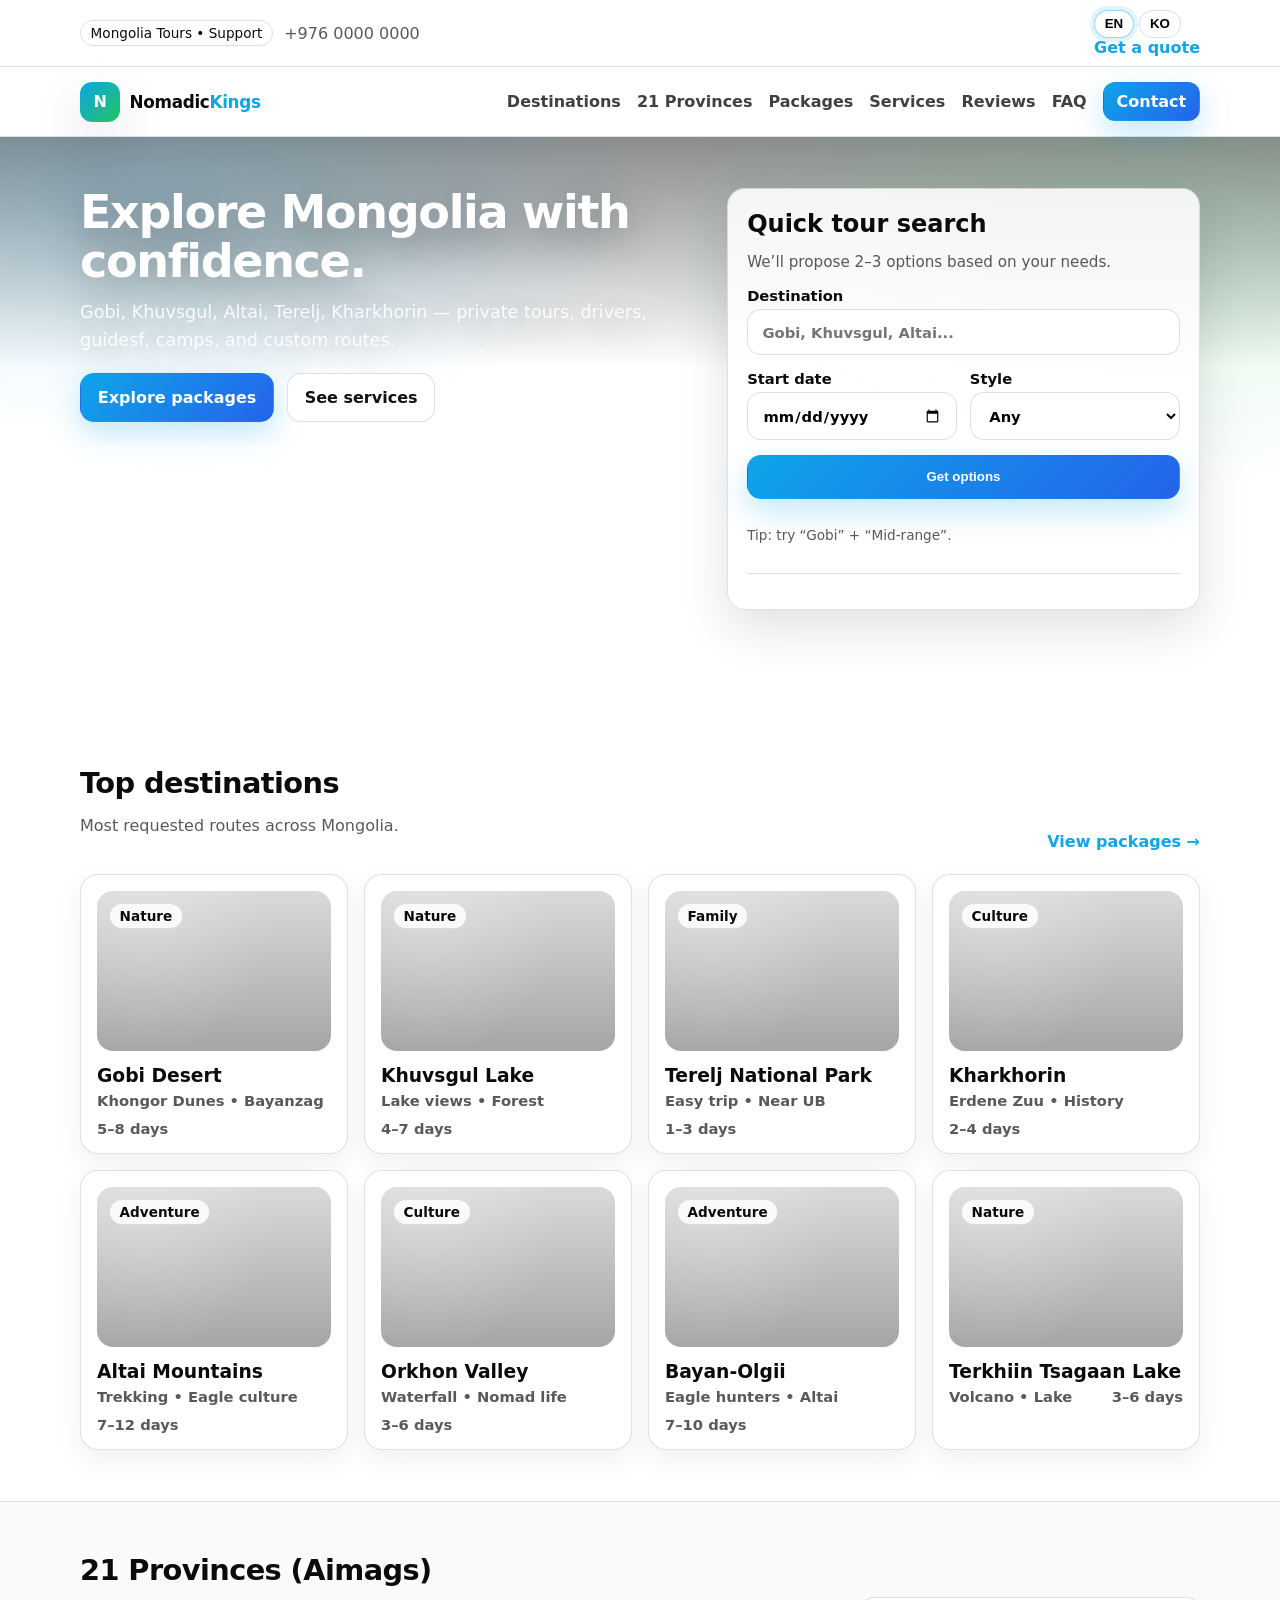
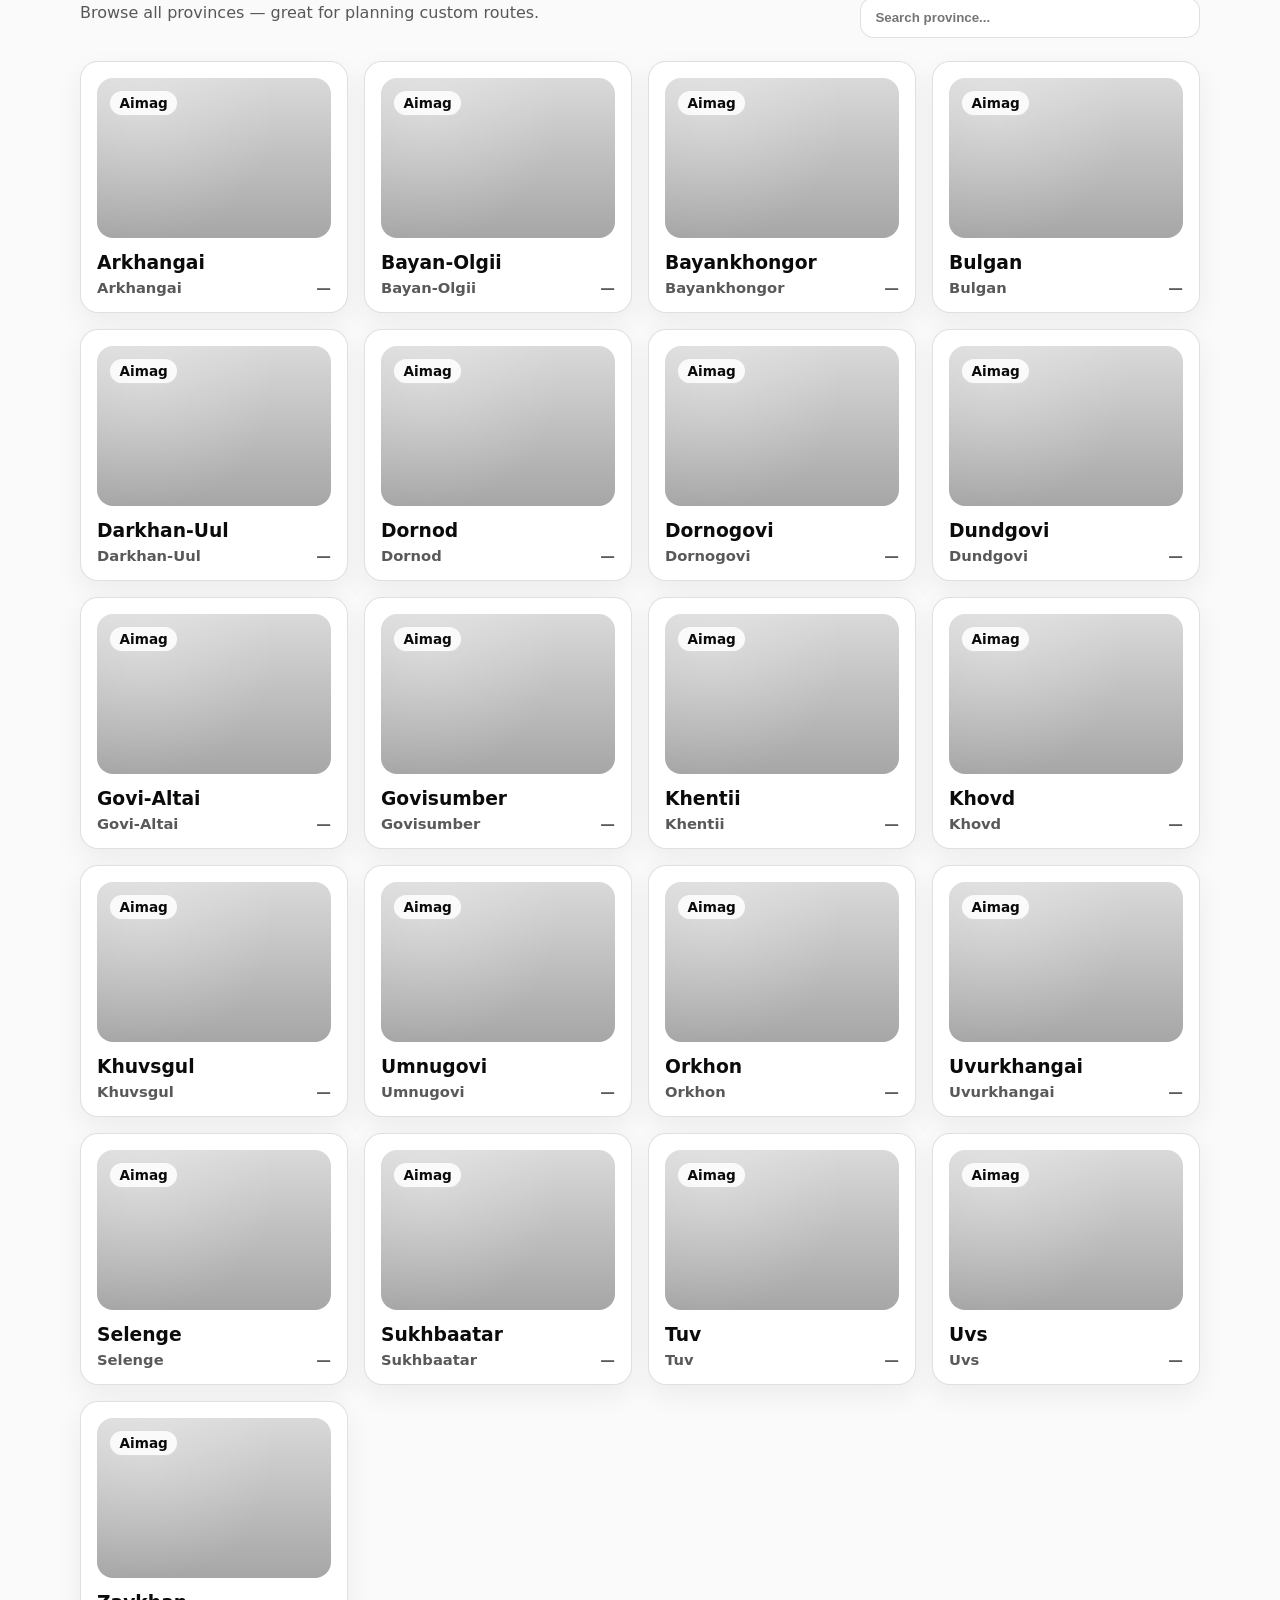
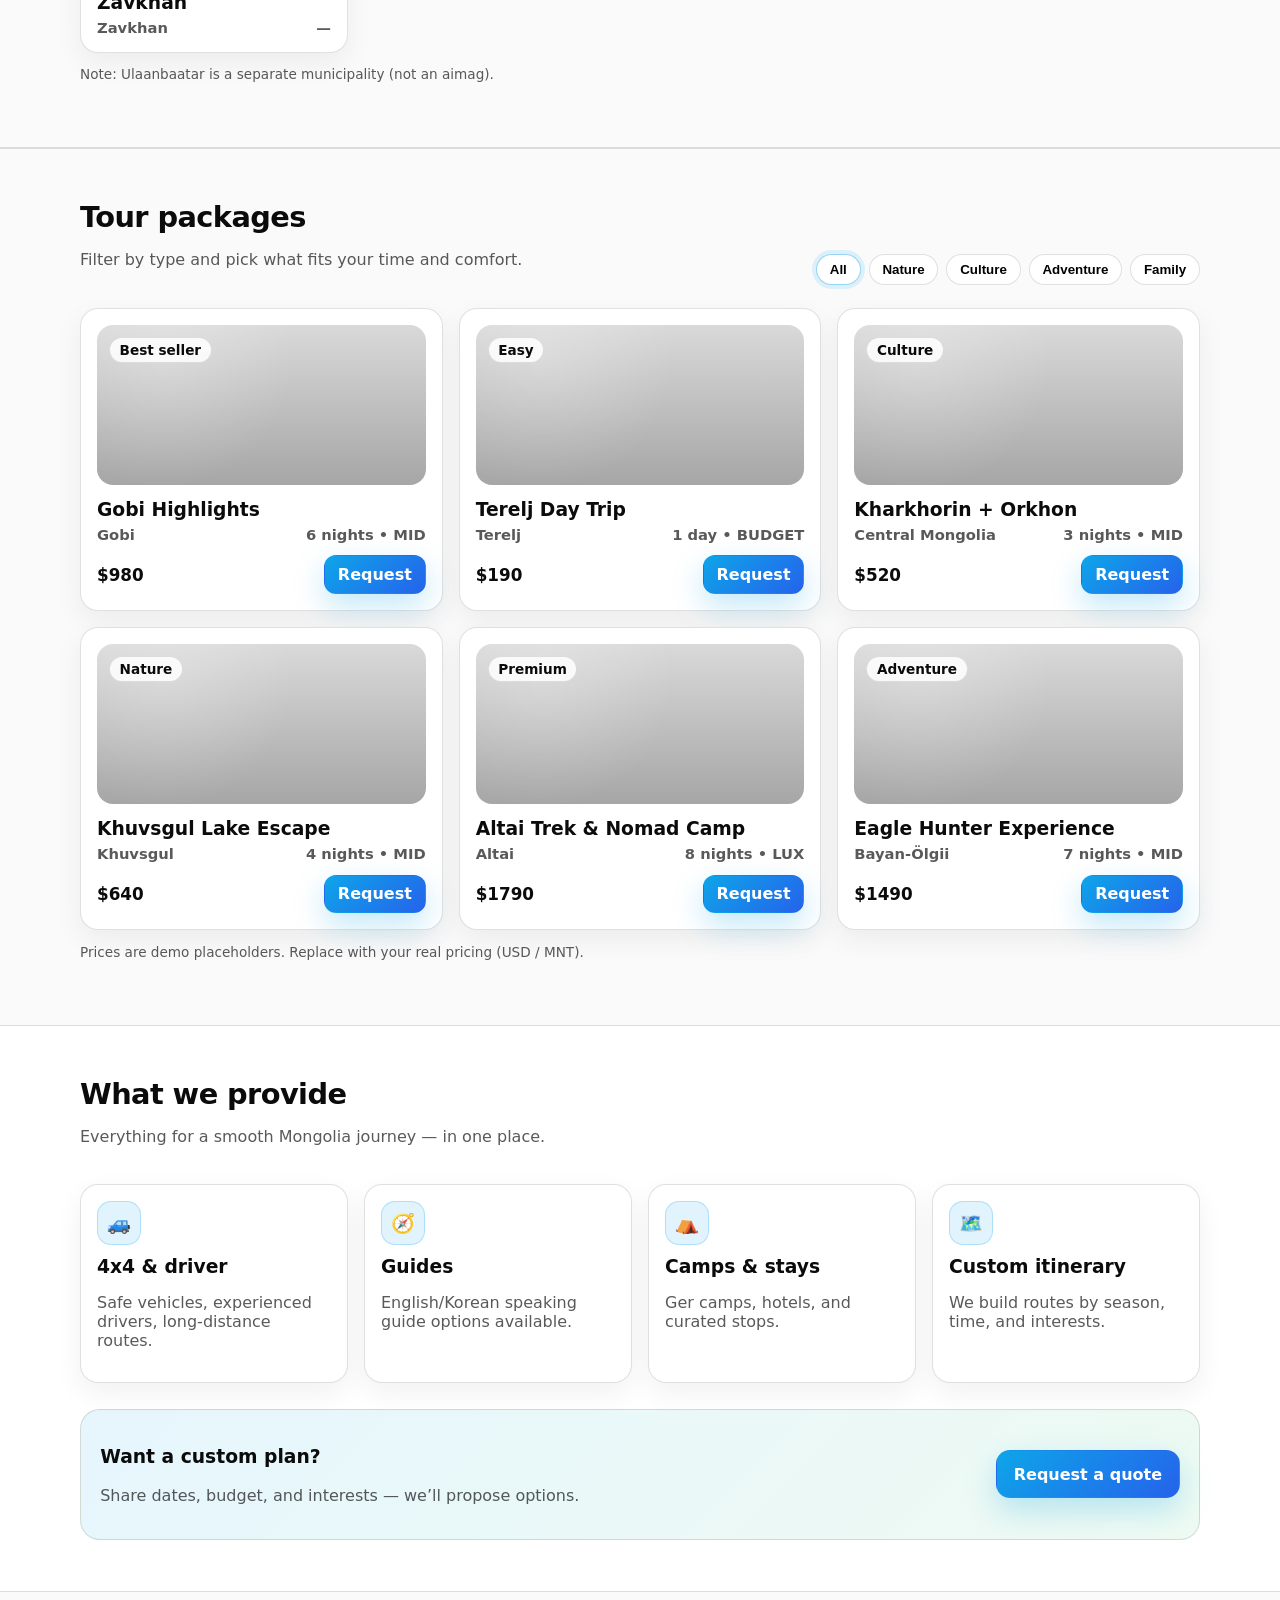
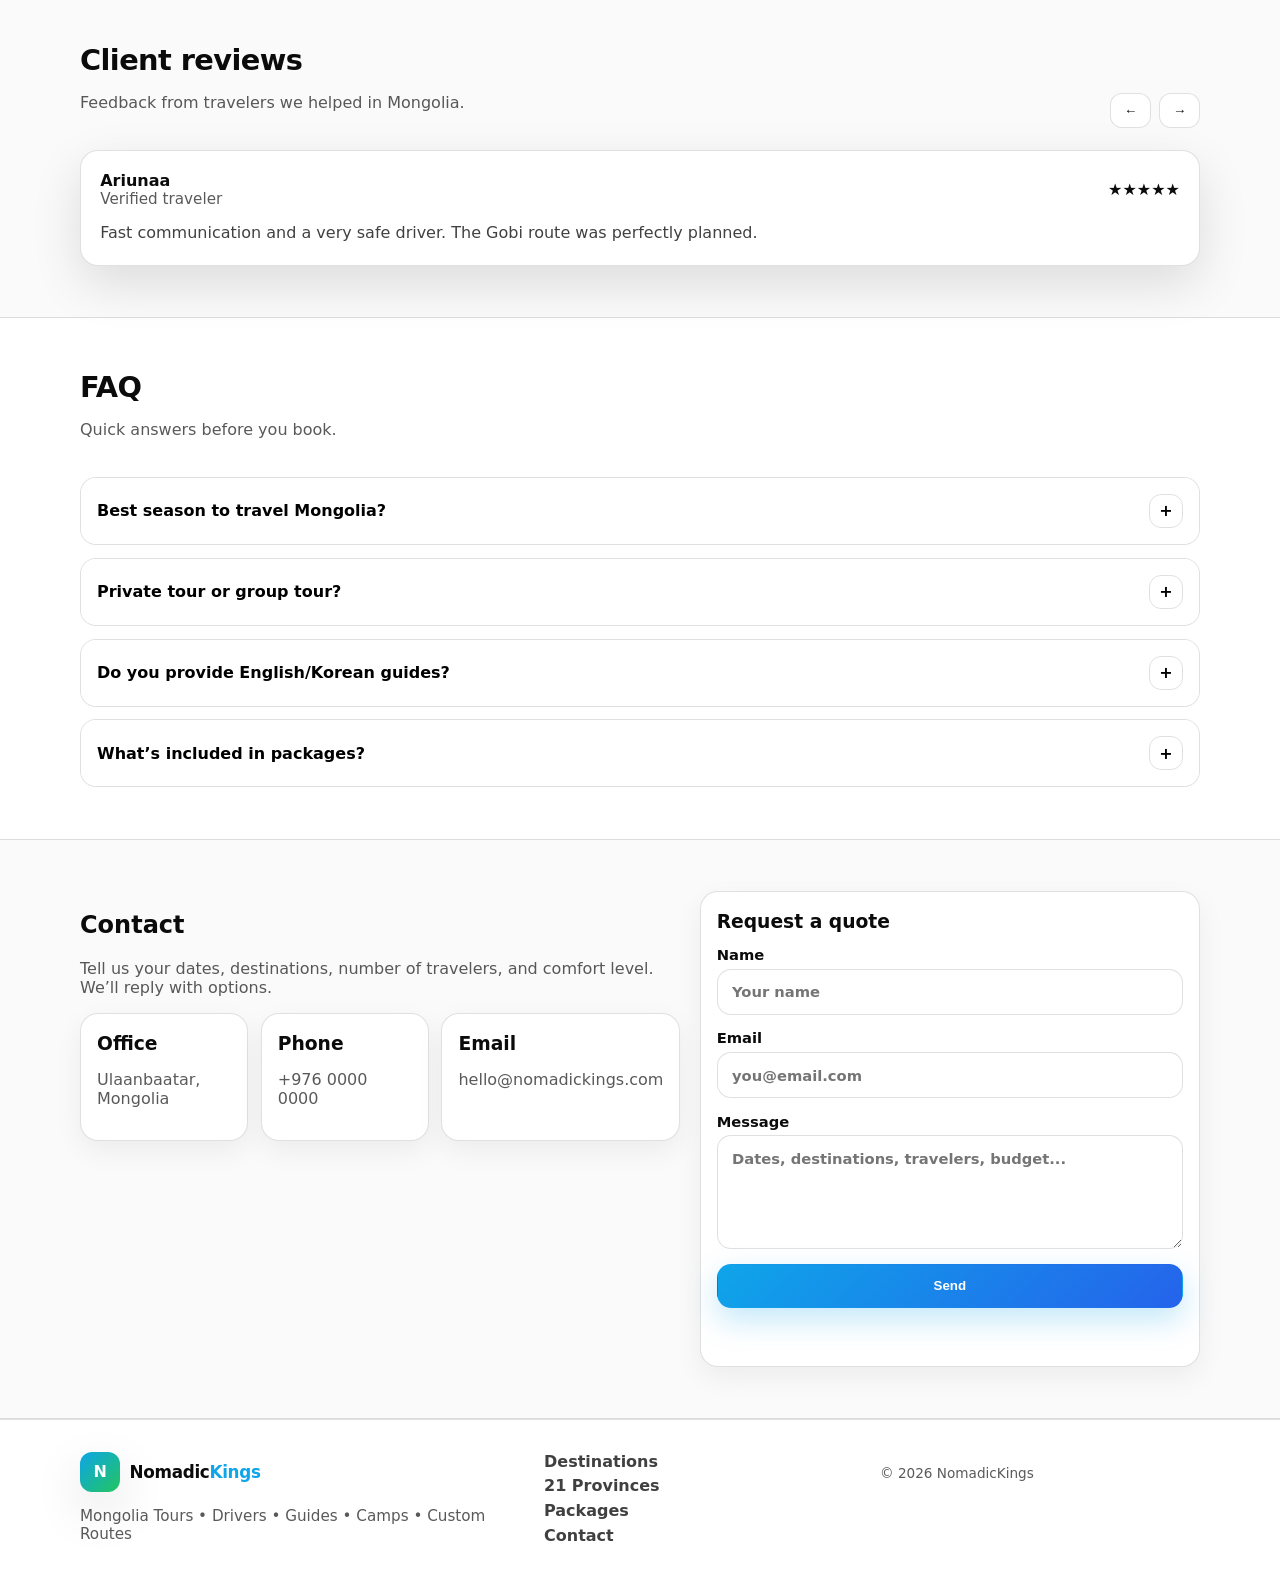
==== index.html @ ad684a48 "update files" ====
<!doctype html>
<html lang="en">
<head>
  <meta charset="UTF-8" />
  <meta name="viewport" content="width=device-width, initial-scale=1.0" />
  <title>NomadicKings — Travel Mongolia</title>
  <meta name="description" content="NomadicKings: Mongolia domestic tours, drivers, guides, camps, custom itineraries." />
  <link rel="stylesheet" href="index.css" />
</head>
<body>
  <!-- Topbar -->
  <div class="topbar">
    <div class="container topbar-inner">
      <div class="topbar-left">
        <span class="pill" data-i18n="top.pill">Mongolia Tours • Support</span>
        <span class="muted">+976 0000 0000</span>
      </div>

      <div class="topbar-right">
        <div class="lang">
          <button class="lang-btn is-active" data-lang="en" aria-label="English">EN</button>
          <button class="lang-btn" data-lang="ko" aria-label="Korean">KO</button>
        </div>
        <a class="topbar-link" href="#contact" data-i18n="top.quote">Get a quote</a>
      </div>
    </div>
  </div>

  <!-- Header -->
  <header class="header" id="home">
    <div class="container header-inner">
      <a class="logo" href="#home" aria-label="NomadicKings Home">
        <span class="logo-mark">N</span>
        <span class="logo-text">Nomadic<span class="logo-accent">Kings</span></span>
      </a>

      <nav class="nav" aria-label="Primary">
        <button class="nav-toggle" id="navToggle" aria-label="Open menu" aria-expanded="false">
          <span></span><span></span><span></span>
        </button>

        <ul class="nav-list" id="navList">
          <li><a class="nav-link" href="#destinations" data-i18n="nav.dest">Destinations</a></li>
          <li><a class="nav-link" href="#provinces" data-i18n="nav.prov">21 Provinces</a></li>
          <li><a class="nav-link" href="#packages" data-i18n="nav.pack">Packages</a></li>
          <li><a class="nav-link" href="#services" data-i18n="nav.serv">Services</a></li>
          <li><a class="nav-link" href="#reviews" data-i18n="nav.rev">Reviews</a></li>
          <li><a class="nav-link" href="#faq" data-i18n="nav.faq">FAQ</a></li>
          <li><a class="btn btn-small" href="#contact" data-i18n="nav.contact">Contact</a></li>
        </ul>
      </nav>
    </div>
  </header>

  <!-- Hero (photo background via CSS var) -->
  <section class="hero hero-photo" id="hero">
    <div class="container hero-grid">
      <div class="hero-copy">
        <h1 data-i18n="hero.h1">Explore Mongolia with confidence.</h1>
        <p class="lead" data-i18n="hero.lead">
          Gobi, Khuvsgul, Altai, Terelj, Kharkhorin — private tours, drivers, guides, camps, and custom routes.
        </p>

        <div class="hero-actions">
          <a class="btn" href="#packages" data-i18n="hero.cta1">Explore packages</a>
          <a class="btn btn-ghost" href="#services" data-i18n="hero.cta2">See services</a>
        </div>

        <div class="hero-stats">
          <div class="stat">
            <div class="stat-num">100+</div>
            <div class="stat-label" data-i18n="hero.stat1">Routes</div>
          </div>
          <!-- <div class="stat">
            <div class="stat-num">4.9/5</div>
            <div class="stat-label" data-i18n="hero.stat2">Client rating</div>
          </div> -->
          <div class="stat">
            <div class="stat-num">24–48h</div>
            <div class="stat-label" data-i18n="hero.stat3">Reply time</div>
          </div>
        </div>
      </div>

      <div class="hero-card" aria-label="Trip search">
        <h2 class="card-title" data-i18n="search.title">Quick tour search</h2>
        <p class="muted small" data-i18n="search.sub">We’ll propose 2–3 options based on your needs.</p>

        <form id="searchForm" class="form">
          <label class="field">
            <span data-i18n="search.destLabel">Destination</span>
            <input id="qDestination" type="text" placeholder="Gobi, Khuvsgul, Altai..." autocomplete="off" />
          </label>

          <div class="form-row">
            <label class="field">
              <span data-i18n="search.dateLabel">Start date</span>
              <input id="qDate" type="date" />
            </label>

            <label class="field">
              <span data-i18n="search.styleLabel">Style</span>
              <select id="qStyle">
                <option value="any" data-i18n="search.styleAny">Any</option>
                <option value="budget" data-i18n="search.styleBudget">Budget</option>
                <option value="mid" data-i18n="search.styleMid">Mid-range</option>
                <option value="lux" data-i18n="search.styleLux">Premium</option>
              </select>
            </label>
          </div>

          <button class="btn btn-full" type="submit" data-i18n="search.btn">Get options</button>
          <p class="muted tiny" data-i18n="search.tip">Tip: try “Gobi” + “Mid-range”.</p>
        </form>

        <div id="searchResult" class="search-result" aria-live="polite"></div>
      </div>
    </div>

    <div class="hero-wave" aria-hidden="true"></div>
  </section>

  <!-- Destinations (photo background via CSS var) -->
  <section class="section section-photo" id="destinations">
    <div class="container">
      <div class="section-head">
        <div>
          <h2 data-i18n="dest.h2">Top destinations</h2>
          <p class="muted" data-i18n="dest.p">Most requested routes across Mongolia.</p>
        </div>
        <a class="link" href="#packages" data-i18n="dest.link">View packages →</a>
      </div>

      <div class="grid cards-4" id="destGrid"></div>
    </div>
  </section>

  <!-- 21 Provinces (Aimags) -->
  <section class="section section-alt section-photo" id="provinces">
    <div class="container">
      <div class="section-head">
        <div>
          <h2 data-i18n="prov.h2">21 Provinces (Aimags)</h2>
          <p class="muted" data-i18n="prov.p">Browse all provinces — great for planning custom routes.</p>
        </div>

        <div class="prov-tools">
          <input id="provSearch" class="prov-search" type="search" placeholder="Search province..." />
        </div>
      </div>

      <div class="grid cards-4" id="provGrid"></div>

      <p class="muted tiny" data-i18n="prov.note">
        Note: Ulaanbaatar is a separate municipality (not an aimag).
      </p>
    </div>
  </section>

  <!-- Packages -->
  <section class="section section-alt" id="packages">
    <div class="container">
      <div class="section-head">
        <div>
          <h2 data-i18n="pkg.h2">Tour packages</h2>
          <p class="muted" data-i18n="pkg.p">Filter by type and pick what fits your time and comfort.</p>
        </div>

        <div class="filters">
          <button class="chip is-active" data-filter="all" data-i18n="filter.all">All</button>
          <button class="chip" data-filter="nature" data-i18n="filter.nature">Nature</button>
          <button class="chip" data-filter="culture" data-i18n="filter.culture">Culture</button>
          <button class="chip" data-filter="adventure" data-i18n="filter.adventure">Adventure</button>
          <button class="chip" data-filter="family" data-i18n="filter.family">Family</button>
        </div>
      </div>

      <div class="grid cards-3" id="pkgGrid"></div>
      <p class="muted tiny" data-i18n="pkg.note">Prices are demo placeholders. Replace with your real pricing (USD / MNT).</p>
    </div>
  </section>

  <!-- Services -->
  <section class="section" id="services">
    <div class="container">
      <div class="section-head">
        <div>
          <h2 data-i18n="serv.h2">What we provide</h2>
          <p class="muted" data-i18n="serv.p">Everything for a smooth Mongolia journey — in one place.</p>
        </div>
      </div>

      <div class="grid cards-4">
        <div class="card icon-card">
          <div class="icon">🚙</div>
          <h3 data-i18n="serv.s1t">4x4 & driver</h3>
          <p class="muted" data-i18n="serv.s1p">Safe vehicles, experienced drivers, long-distance routes.</p>
        </div>
        <div class="card icon-card">
          <div class="icon">🧭</div>
          <h3 data-i18n="serv.s2t">Guides</h3>
          <p class="muted" data-i18n="serv.s2p">English/Korean speaking guide options available.</p>
        </div>
        <div class="card icon-card">
          <div class="icon">⛺</div>
          <h3 data-i18n="serv.s3t">Camps & stays</h3>
          <p class="muted" data-i18n="serv.s3p">Ger camps, hotels, and curated stops.</p>
        </div>
        <div class="card icon-card">
          <div class="icon">🗺️</div>
          <h3 data-i18n="serv.s4t">Custom itinerary</h3>
          <p class="muted" data-i18n="serv.s4p">We build routes by season, time, and interests.</p>
        </div>
      </div>

      <div class="cta">
        <div>
          <h3 data-i18n="cta.h3">Want a custom plan?</h3>
          <p class="muted" data-i18n="cta.p">Share dates, budget, and interests — we’ll propose options.</p>
        </div>
        <a class="btn" href="#contact" data-i18n="cta.btn">Request a quote</a>
      </div>
    </div>
  </section>

  <!-- Reviews -->
  <section class="section section-alt" id="reviews">
    <div class="container">
      <div class="section-head">
        <div>
          <h2 data-i18n="rev.h2">Client reviews</h2>
          <p class="muted" data-i18n="rev.p">Feedback from travelers we helped in Mongolia.</p>
        </div>
        <div class="slider-actions">
          <button class="btn btn-ghost btn-small" id="prevReview" aria-label="Previous">←</button>
          <button class="btn btn-ghost btn-small" id="nextReview" aria-label="Next">→</button>
        </div>
      </div>

      <div class="review" id="reviewBox" aria-live="polite"></div>
    </div>
  </section>

  <!-- FAQ -->
  <section class="section" id="faq">
    <div class="container">
      <div class="section-head">
        <div>
          <h2 data-i18n="faq.h2">FAQ</h2>
          <p class="muted" data-i18n="faq.p">Quick answers before you book.</p>
        </div>
      </div>

      <div class="accordion" id="faqAcc">
        <div class="acc-item">
          <button class="acc-q" aria-expanded="false">
            <span data-i18n="faq.q1">Best season to travel Mongolia?</span>
            <span class="acc-icon">+</span>
          </button>
          <div class="acc-a"><p data-i18n="faq.a1">June–September is most popular. Shoulder seasons can be great depending on route and weather.</p></div>
        </div>

        <div class="acc-item">
          <button class="acc-q" aria-expanded="false">
            <span data-i18n="faq.q2">Private tour or group tour?</span>
            <span class="acc-icon">+</span>
          </button>
          <div class="acc-a"><p data-i18n="faq.a2">Private tours give you flexibility. Group tours are more budget-friendly. We can offer both.</p></div>
        </div>

        <div class="acc-item">
          <button class="acc-q" aria-expanded="false">
            <span data-i18n="faq.q3">Do you provide English/Korean guides?</span>
            <span class="acc-icon">+</span>
          </button>
          <div class="acc-a"><p data-i18n="faq.a3">Yes. Availability depends on dates — book early for peak season.</p></div>
        </div>

        <div class="acc-item">
          <button class="acc-q" aria-expanded="false">
            <span data-i18n="faq.q4">What’s included in packages?</span>
            <span class="acc-icon">+</span>
          </button>
          <div class="acc-a"><p data-i18n="faq.a4">Typically: vehicle + driver, fuel, accommodation, and itinerary support. Meals and guide may vary by package.</p></div>
        </div>
      </div>
    </div>
  </section>

  <!-- Contact -->
  <section class="section section-alt" id="contact">
    <div class="container contact-grid">
      <div>
        <h2 data-i18n="contact.h2">Contact</h2>
        <p class="muted" data-i18n="contact.p">Tell us your dates, destinations, number of travelers, and comfort level. We’ll reply with options.</p>

        <div class="contact-cards">
          <div class="card">
            <h3 data-i18n="contact.officeT">Office</h3>
            <p class="muted" data-i18n="contact.officeP">Ulaanbaatar, Mongolia</p>
          </div>
          <div class="card">
            <h3 data-i18n="contact.phoneT">Phone</h3>
            <p class="muted">+976 0000 0000</p>
          </div>
          <div class="card">
            <h3 data-i18n="contact.emailT">Email</h3>
            <p class="muted">hello@nomadickings.com</p>
          </div>
        </div>
      </div>

      <div class="card contact-form">
        <h3 data-i18n="contact.formT">Request a quote</h3>
        <form id="contactForm" class="form">
          <label class="field">
            <span data-i18n="contact.name">Name</span>
            <input id="cName" type="text" placeholder="Your name" required />
          </label>
          <label class="field">
            <span data-i18n="contact.email">Email</span>
            <input id="cEmail" type="email" placeholder="you@email.com" required />
          </label>
          <label class="field">
            <span data-i18n="contact.msg">Message</span>
            <textarea id="cMsg" rows="5" placeholder="Dates, destinations, travelers, budget..." required></textarea>
          </label>

          <button class="btn btn-full" type="submit" data-i18n="contact.send">Send</button>
          <p class="muted tiny" id="contactHint"></p>
        </form>
      </div>
    </div>
  </section>

  <!-- Footer -->
  <footer class="footer">
    <div class="container footer-inner">
      <div>
        <div class="logo footer-logo">
          <span class="logo-mark">N</span>
          <span class="logo-text">Nomadic<span class="logo-accent">Kings</span></span>
        </div>
        <p class="muted small" data-i18n="footer.tagline">Mongolia Tours • Drivers • Guides • Camps • Custom Routes</p>
      </div>

      <div class="footer-links">
        <a href="#destinations" data-i18n="nav.dest">Destinations</a>
        <a href="#provinces" data-i18n="nav.prov">21 Provinces</a>
        <a href="#packages" data-i18n="nav.pack">Packages</a>
        <a href="#contact" data-i18n="nav.contact">Contact</a>
      </div>

      <p class="muted tiny">© <span id="year"></span> NomadicKings</p>
    </div>
  </footer>

  <button class="to-top" id="toTop" aria-label="Back to top">↑</button>
  <script src="index.js"></script>
</body>
</html>
---- index.css ----
:root{
  --bg:#ffffff;
  --panel:#ffffff;
  --text:#0b0b0b;
  --muted:rgba(0,0,0,.65);
  --line:rgba(0,0,0,.12);
  --shadow:0 18px 50px rgba(0,0,0,.12);
  --radius:18px;
  --max:1120px;

  --brand:#0ea5e9;
  --brand2:#22c55e;

  /* photo backgrounds (JS can overwrite these by setting style="--hero-img: url(...)" etc.) */
  --hero-img: url("https://www.toursmongolia.com/uploads/Amazing_landscape_Tuul_river_bayar.jpg");
  --dest-img: url("https://www.toursmongolia.com/uploads/Amazing_landscape_khovsgol_lake_bayar.jpg");
  --prov-img: url("https://www.toursmongolia.com/uploads/Amazing_landscape_Gobi_desert_bayar.jpg");
}

*{ box-sizing:border-box; }
html{ scroll-behavior:smooth; }
body{
  margin:0;
  font-family: ui-sans-serif, system-ui, -apple-system, Segoe UI, Roboto, Helvetica, Arial;
  color:var(--text);
  background:var(--bg);
  -webkit-font-smoothing: antialiased;
  -moz-osx-font-smoothing: grayscale;
}
a{ color:inherit; text-decoration:none; }
.container{ width:min(var(--max), 92vw); margin:0 auto; }
.muted{ color:var(--muted); }
.small{ font-size:.95rem; }
.tiny{ font-size:.85rem; }

/* Topbar */
.topbar{ border-bottom:1px solid var(--line); background:#fff; }
.topbar-inner{ display:flex; align-items:center; justify-content:space-between; padding:.6rem 0; gap:1rem; }
.pill{ display:inline-flex; padding:.25rem .6rem; border:1px solid var(--line); border-radius:999px; font-size:.85rem; }
.topbar-left{ display:flex; align-items:center; gap:.7rem; }
.topbar-link{ font-weight:700; color:var(--brand); }

.lang{ display:flex; gap:.35rem; align-items:center; margin-right:.7rem; }
.lang-btn{
  border:1px solid var(--line);
  background:#fff;
  border-radius:999px;
  padding:.35rem .6rem;
  font-weight:900;
  cursor:pointer;
}
.lang-btn.is-active{
  border-color: rgba(14,165,233,.45);
  box-shadow: 0 0 0 4px rgba(14,165,233,.12);
}

/* Header */
.header{
  position:sticky;
  top:0;
  z-index:50;
  background:rgba(255,255,255,.86);
  backdrop-filter: blur(10px);
  border-bottom:1px solid var(--line);
}
.header-inner{ display:flex; align-items:center; justify-content:space-between; padding:.9rem 0; gap:1rem; }

.logo{ display:flex; align-items:center; gap:.6rem; font-weight:900; letter-spacing:-.02em; }
.logo-mark{
  width:40px; height:40px;
  border-radius:12px;
  display:grid;
  place-items:center;
  background:linear-gradient(135deg, var(--brand), var(--brand2));
  color:#fff;
  box-shadow: var(--shadow);
}
.logo-text{ font-size:1.05rem; }
.logo-accent{ color:var(--brand); }

.nav{ position:relative; }
.nav-toggle{
  display:none;
  width:44px; height:40px;
  border:1px solid var(--line);
  background:#fff;
  border-radius:12px;
  cursor:pointer;
}
.nav-toggle span{ display:block; height:2px; background:#111; margin:6px 10px; border-radius:2px; }

.nav-list{
  display:flex; align-items:center; gap:1rem;
  list-style:none; margin:0; padding:0;
}
.nav-link{ font-weight:700; color:rgba(0,0,0,.75); }
.nav-link:hover{ color:#000; }

/* Buttons */
.btn{
  display:inline-flex; align-items:center; justify-content:center;
  padding:.85rem 1.05rem;
  border-radius:14px;
  border:1px solid transparent;
  background:linear-gradient(135deg, var(--brand), #2563eb);
  color:#fff;
  font-weight:800;
  box-shadow: 0 12px 30px rgba(14,165,233,.25);
}
.btn:hover{ transform: translateY(-1px); }
.btn:active{ transform: translateY(0); }
.btn-ghost{
  background:#fff; color:#111;
  border:1px solid var(--line);
  box-shadow:none;
}
.btn-small{ padding:.55rem .8rem; border-radius:12px; }
.btn-full{ width:100%; }
.link{ font-weight:800; color:var(--brand); }

/* HERO with photo bg */
.hero{
  position:relative;
  overflow:hidden;
}
.hero-photo{
  background:
    radial-gradient(900px 400px at 10% 10%, rgba(14,165,233,.18), transparent 60%),
    radial-gradient(900px 400px at 90% 20%, rgba(34,197,94,.14), transparent 60%);
}
.hero-photo::before{
  content:"";
  position:absolute; inset:0;
  background-image: var(--hero-img);
  background-size: cover;
  background-position:center;
  filter:saturate(1.05) contrast(1.02);
  transform: scale(1.05);
  z-index:-2;
}
.hero-photo::after{
  content:"";
  position:absolute; inset:0;
  background: linear-gradient(180deg, rgba(0,0,0,.45), rgba(255,255,255,.15) 40%, rgba(255,255,255,.92));
  z-index:-1;
}

.hero-grid{
  display:grid;
  grid-template-columns: 1.3fr 1fr;
  gap:2rem;
  padding:3.2rem 0 2.2rem;
}
.hero-copy h1{
  font-size: clamp(2rem, 3.6vw, 3.2rem);
  line-height:1.05;
  margin:0 0 .8rem;
  letter-spacing:-.03em;
  color:#fff;
  text-shadow: 0 10px 40px rgba(0,0,0,.35);
}
.lead{
  font-size:1.1rem;
  line-height:1.6;
  margin:0 0 1.2rem;
  color:rgba(255,255,255,.90);
  text-shadow: 0 10px 40px rgba(0,0,0,.35);
}
.hero-actions{ display:flex; gap:.8rem; flex-wrap:wrap; margin-bottom:1.4rem; }

.hero-stats{ display:flex; gap:1rem; flex-wrap:wrap; }
.stat{
  border:1px solid rgba(255,255,255,.25);
  background:rgba(255,255,255,.14);
  backdrop-filter: blur(10px);
  border-radius:16px;
  padding:.8rem 1rem;
  min-width:140px;
  color:#fff;
}
.stat-num{ font-weight:900; font-size:1.25rem; }
.stat-label{ color:rgba(255,255,255,.82); font-size:.9rem; }

.hero-card{
  background:rgba(255,255,255,.88);
  border:1px solid var(--line);
  border-radius: var(--radius);
  box-shadow: var(--shadow);
  padding:1.2rem;
}
.card-title{ margin:.1rem 0 .3rem; }

.form{ display:grid; gap:.9rem; margin-top:.9rem; }
.form-row{ display:grid; grid-template-columns: 1fr 1fr; gap:.8rem; }
.field{ display:grid; gap:.35rem; font-weight:800; font-size:.92rem; }
.field input, .field select, .field textarea{
  font:inherit;
  font-weight:700;
  padding:.85rem .9rem;
  border-radius:14px;
  border:1px solid var(--line);
  background:#fff;
  outline:none;
}
.field input:focus, .field select:focus, .field textarea:focus{
  border-color: rgba(14,165,233,.55);
  box-shadow: 0 0 0 4px rgba(14,165,233,.12);
}
.search-result{ margin-top:1rem; border-top:1px solid var(--line); padding-top:1rem; display:grid; gap:.6rem; }

.hero-wave{ height:70px; background: linear-gradient(to bottom, transparent, #fff); }

/* Sections */
.section{ padding:3.2rem 0; position:relative; }
.section-alt{ background:rgba(0,0,0,.02); border-top:1px solid var(--line); border-bottom:1px solid var(--line); }

.section-photo::before{
  content:"";
  position:absolute; inset:0;
  opacity:.12;
  background-image: var(--dest-img);
  background-size: cover;
  background-position:center;
  z-index:-1;
}
#provinces.section-photo::before{
  background-image: var(--prov-img);
}

.section-head{
  display:flex; align-items:flex-end; justify-content:space-between;
  gap:1rem; margin-bottom:1.4rem;
}
.section-head h2{ margin:0; font-size:1.8rem; letter-spacing:-.02em; }

.grid{ display:grid; gap:1rem; }
.cards-4{ grid-template-columns: repeat(4, 1fr); }
.cards-3{ grid-template-columns: repeat(3, 1fr); }

.card{
  background:var(--panel);
  border:1px solid var(--line);
  border-radius: var(--radius);
  box-shadow: 0 10px 28px rgba(0,0,0,.06);
  padding:1rem;
}
.card:hover{ transform: translateY(-2px); }

.card-media{
  border-radius:16px;
  height:160px;
  margin-bottom:.9rem;
  position:relative;
  overflow:hidden;
  background-size:cover;
  background-position:center;
}
.card-media::after{
  content:"";
  position:absolute; inset:0;
  background: radial-gradient(220px 220px at 20% 20%, rgba(255,255,255,.25), transparent 60%),
              linear-gradient(180deg, rgba(0,0,0,.15), rgba(0,0,0,.35));
}
.card-badge{
  position:absolute;
  top:12px; left:12px;
  background:rgba(255,255,255,.85);
  border:1px solid var(--line);
  border-radius:999px;
  padding:.25rem .6rem;
  font-weight:900;
  font-size:.85rem;
  z-index:2;
}
.card h3{ margin:.2rem 0 .35rem; }
.card .meta{
  display:flex; justify-content:space-between; gap:.7rem; flex-wrap:wrap;
  color:var(--muted);
  font-weight:800;
  font-size:.92rem;
}
.card .price{
  margin-top:.8rem;
  display:flex; align-items:center; justify-content:space-between;
  gap:.7rem;
}
.price strong{ font-size:1.05rem; }

.filters{ display:flex; gap:.5rem; flex-wrap:wrap; }
.chip{
  border:1px solid var(--line);
  background:#fff;
  border-radius:999px;
  padding:.45rem .8rem;
  font-weight:900;
  cursor:pointer;
}
.chip.is-active{
  border-color: rgba(14,165,233,.45);
  box-shadow: 0 0 0 4px rgba(14,165,233,.12);
}

.icon-card .icon{
  width:44px; height:44px;
  border-radius:14px;
  display:grid;
  place-items:center;
  background:rgba(14,165,233,.12);
  border:1px solid rgba(14,165,233,.25);
  margin-bottom:.7rem;
  font-size:1.2rem;
}

.cta{
  margin-top:1.6rem;
  display:flex;
  justify-content:space-between;
  align-items:center;
  gap:1rem;
  padding:1.1rem 1.2rem;
  border-radius: 20px;
  border:1px solid var(--line);
  background: linear-gradient(135deg, rgba(14,165,233,.10), rgba(34,197,94,.08));
}

/* Provinces tools */
.prov-tools{ display:flex; gap:.6rem; align-items:center; }
.prov-search{
  width:min(340px, 62vw);
  padding:.75rem .9rem;
  border-radius:14px;
  border:1px solid var(--line);
  background:#fff;
  font-weight:800;
  outline:none;
}
.prov-search:focus{
  border-color: rgba(14,165,233,.55);
  box-shadow: 0 0 0 4px rgba(14,165,233,.12);
}

.review{
  border:1px solid var(--line);
  border-radius: var(--radius);
  background:#fff;
  padding:1.2rem;
  box-shadow: var(--shadow);
}
.review-top{ display:flex; align-items:center; justify-content:space-between; gap:1rem; }
.review-name{ font-weight:900; }
.stars{ font-weight:900; }
.review p{ margin:.7rem 0 0; color:rgba(0,0,0,.75); line-height:1.7; }
.slider-actions{ display:flex; gap:.5rem; }

.accordion{ display:grid; gap:.8rem; }
.acc-item{ border:1px solid var(--line); border-radius: 16px; overflow:hidden; background:#fff; }
.acc-q{
  width:100%;
  padding:1rem 1rem;
  background:#fff;
  border:0;
  display:flex;
  align-items:center;
  justify-content:space-between;
  gap:1rem;
  font:inherit;
  font-weight:900;
  cursor:pointer;
}
.acc-icon{
  width:34px; height:34px;
  border-radius:12px;
  border:1px solid var(--line);
  display:grid;
  place-items:center;
}
.acc-a{ max-height:0; overflow:hidden; transition: max-height .25s ease; }
.acc-a p{ margin:0; padding:0 1rem 1rem; color:rgba(0,0,0,.75); line-height:1.7; }

.contact-grid{
  display:grid;
  grid-template-columns: 1.2fr 1fr;
  gap:1.2rem;
  align-items:start;
}
.contact-cards{
  margin-top:1rem;
  display:grid;
  grid-template-columns: repeat(3, 1fr);
  gap:.8rem;
}

.footer{ border-top:1px solid var(--line); padding:2rem 0; background:#fff; }
.footer-inner{ display:grid; grid-template-columns: 1.4fr 1fr 1fr; gap:1rem; align-items:start; }
.footer-links{ display:grid; gap:.35rem; font-weight:900; color:rgba(0,0,0,.75); }

.to-top{
  position:fixed;
  right:18px;
  bottom:18px;
  width:44px;
  height:44px;
  border-radius:14px;
  border:1px solid var(--line);
  background:#fff;
  box-shadow: var(--shadow);
  cursor:pointer;
  display:none;
  font-weight:900;
}

@media (max-width: 980px){
  .hero-grid{ grid-template-columns: 1fr; }
  .cards-4{ grid-template-columns: repeat(2, 1fr); }
  .cards-3{ grid-template-columns: repeat(2, 1fr); }
  .contact-grid{ grid-template-columns: 1fr; }
  .contact-cards{ grid-template-columns: 1fr; }
  .footer-inner{ grid-template-columns: 1fr; }
}
@media (max-width: 680px){
  .nav-toggle{ display:inline-block; }
  .nav-list{
    display:none;
    position:absolute;
    right:0;
    top:56px;
    width:min(320px, 92vw);
    flex-direction:column;
    align-items:stretch;
    gap:.6rem;
    padding:.8rem;
    border:1px solid var(--line);
    background:#fff;
    border-radius:16px;
    box-shadow: var(--shadow);
  }
  .nav-list.is-open{ display:flex; }
  .form-row{ grid-template-columns: 1fr; }
  .cards-4, .cards-3{ grid-template-columns: 1fr; }
}
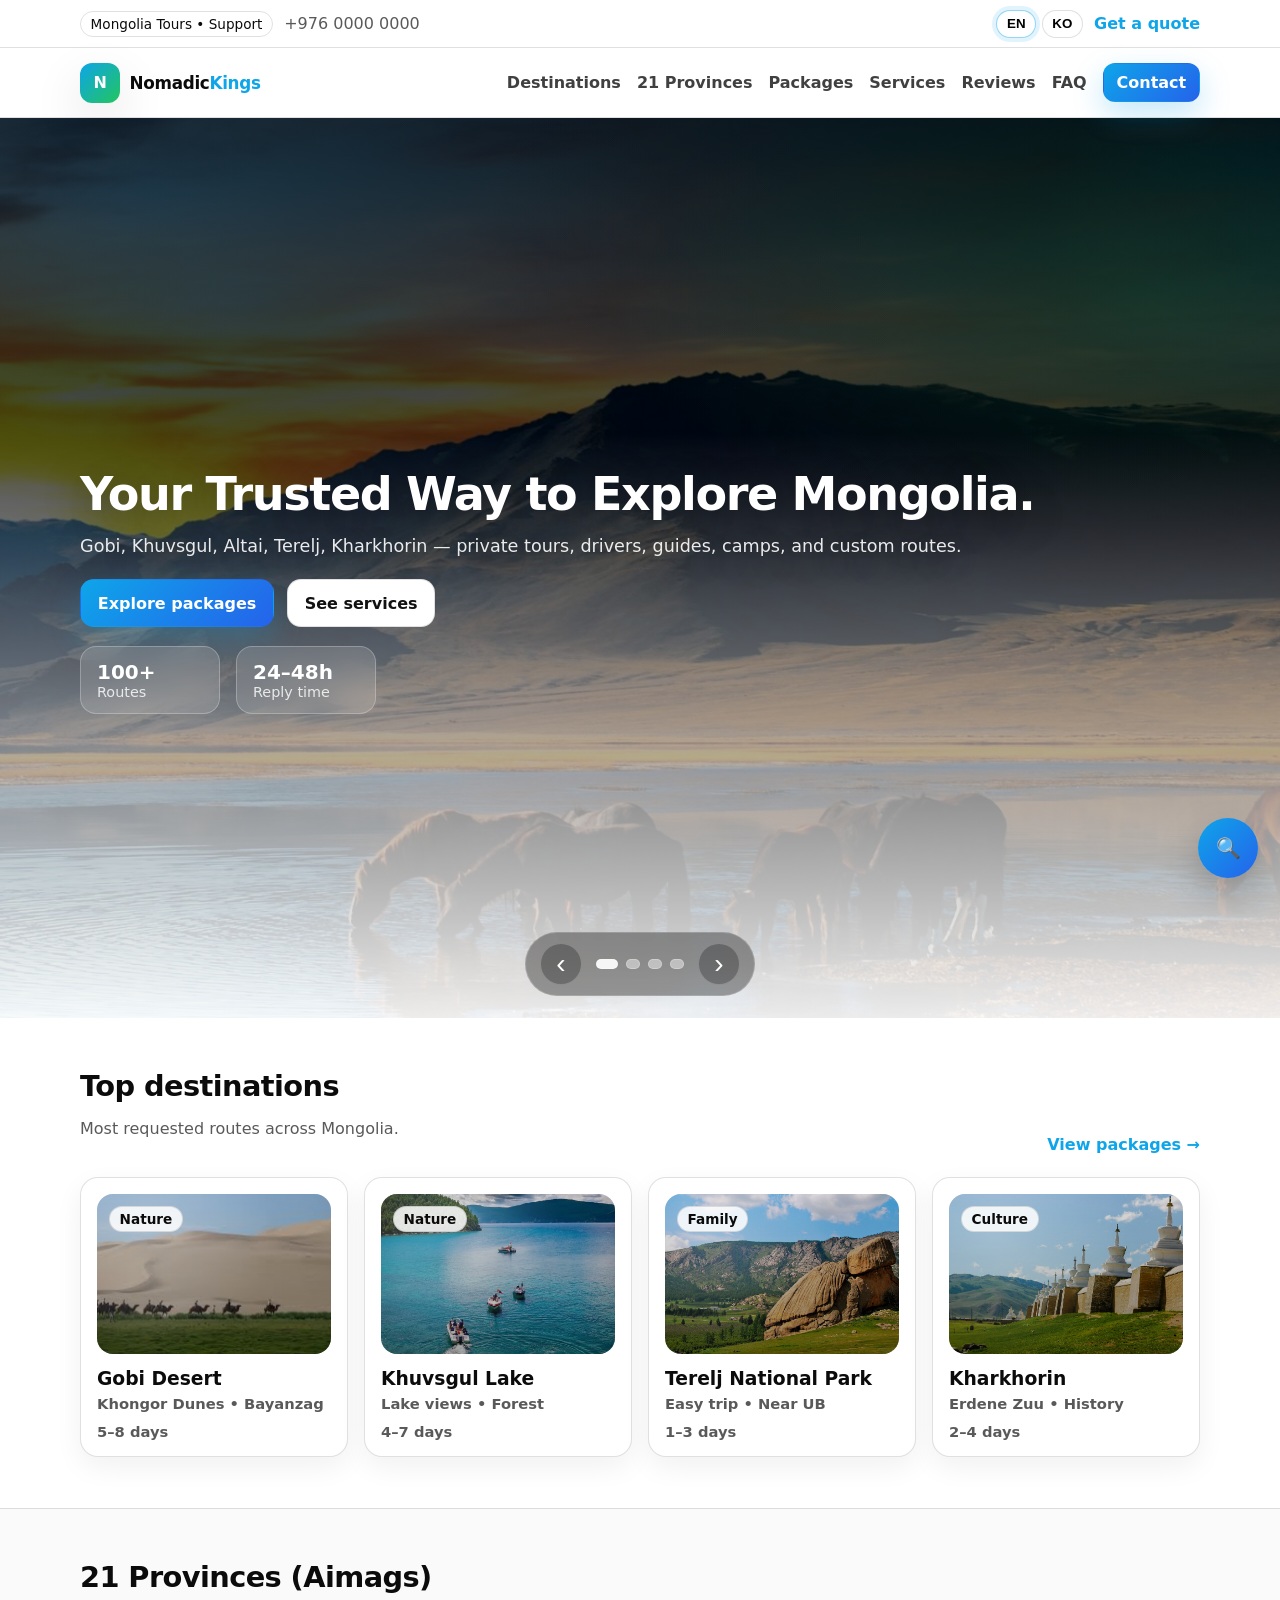
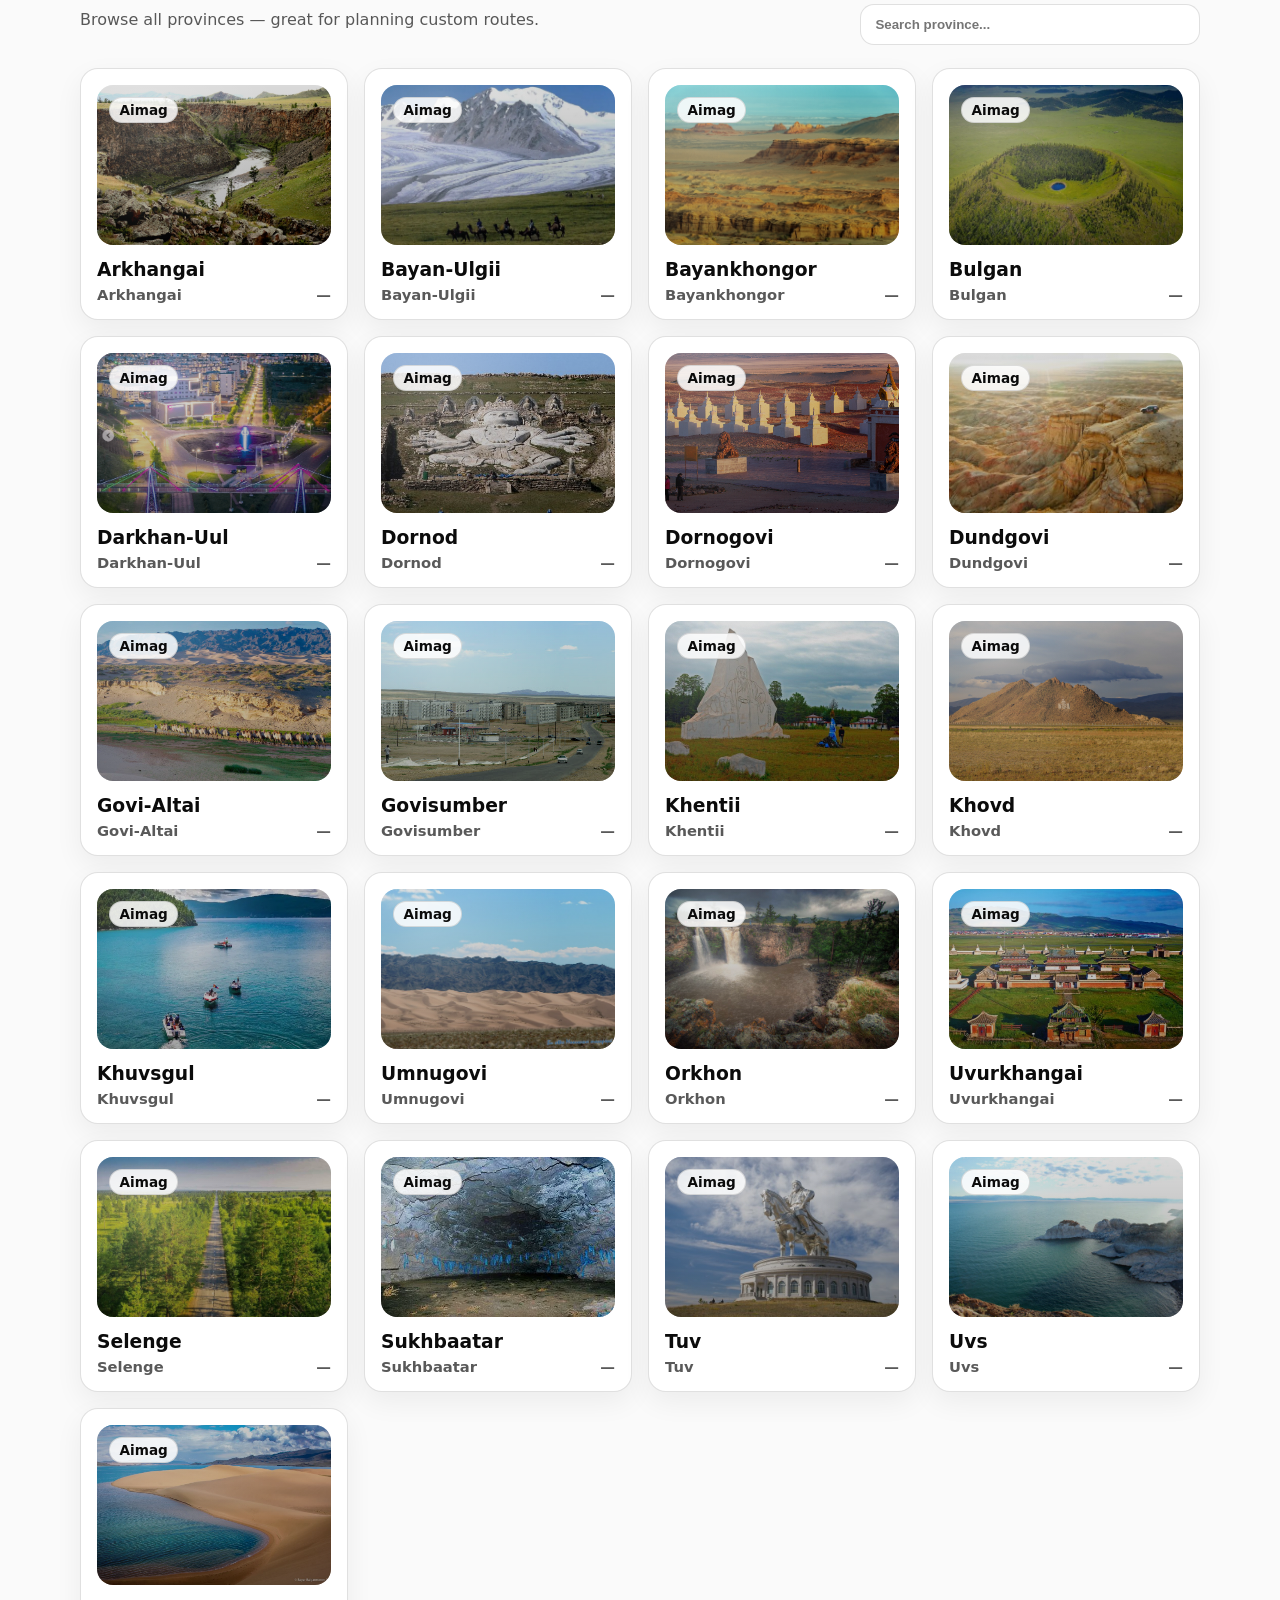
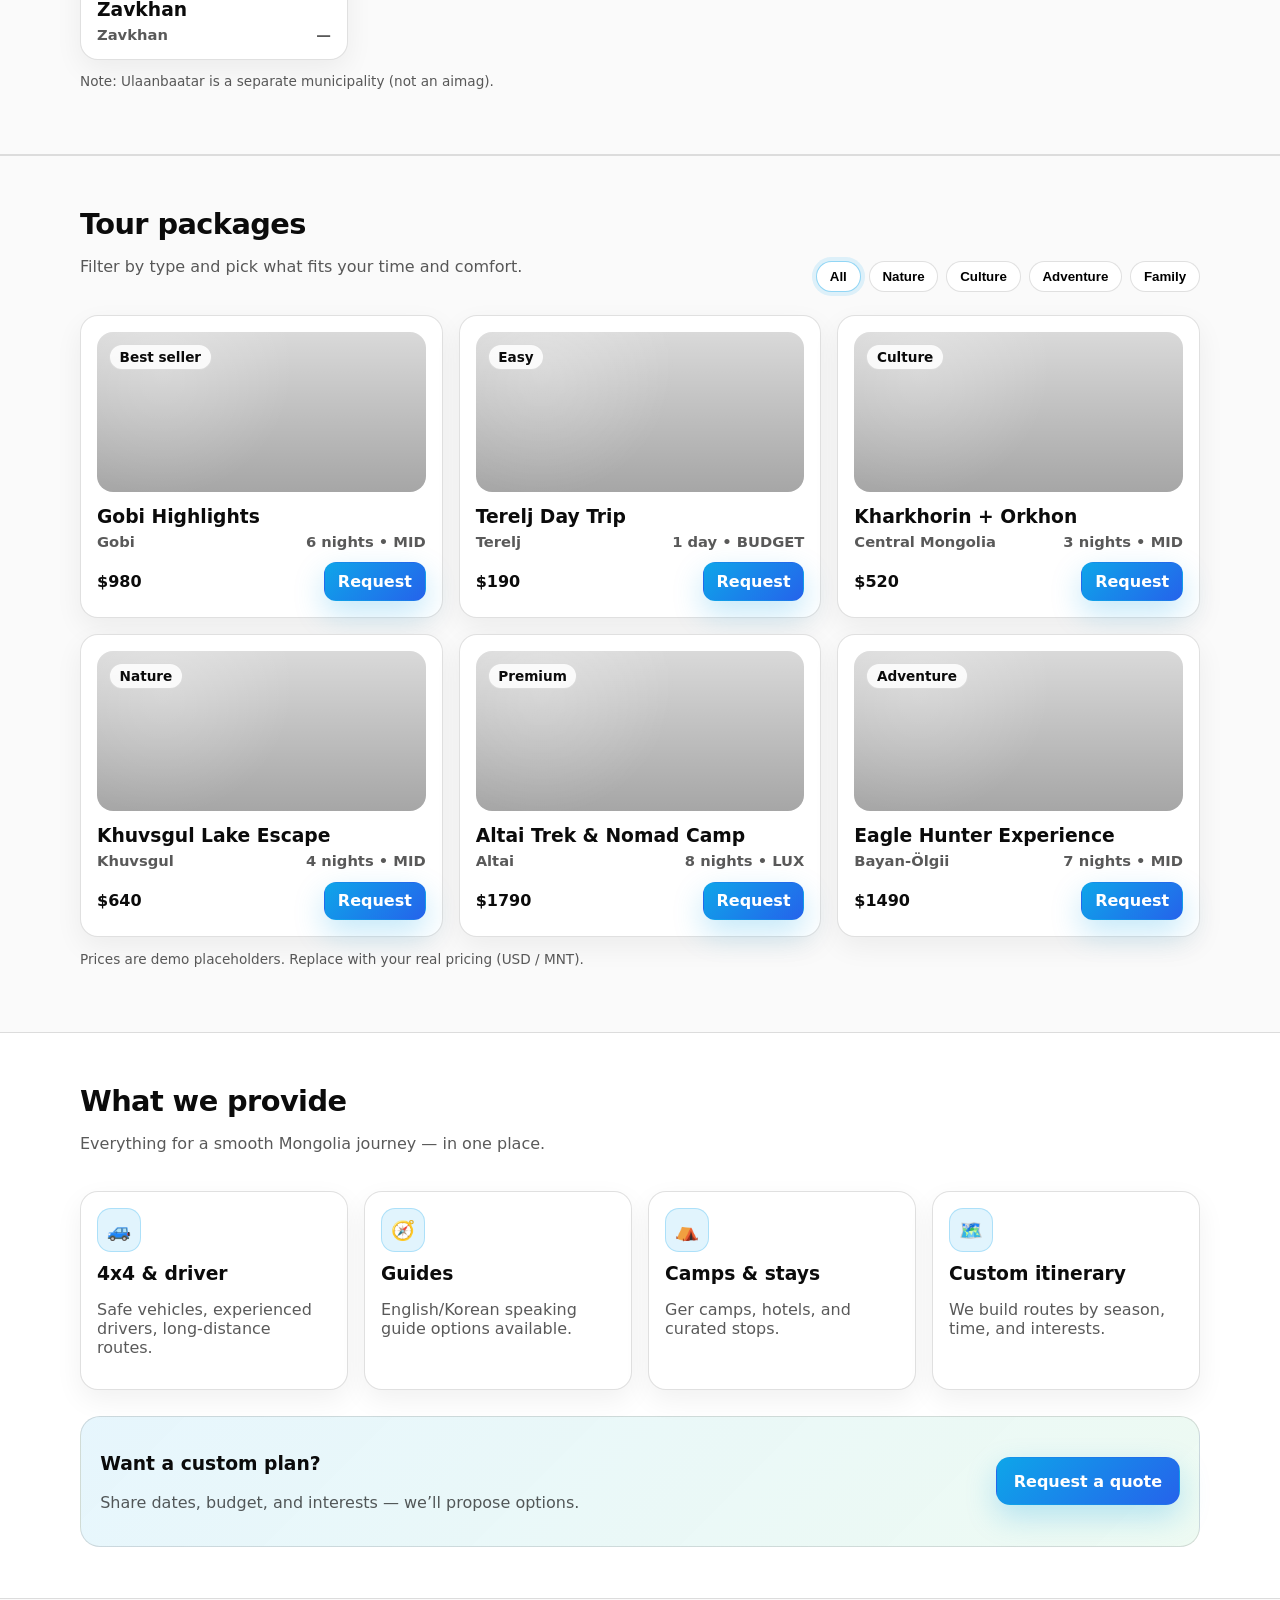
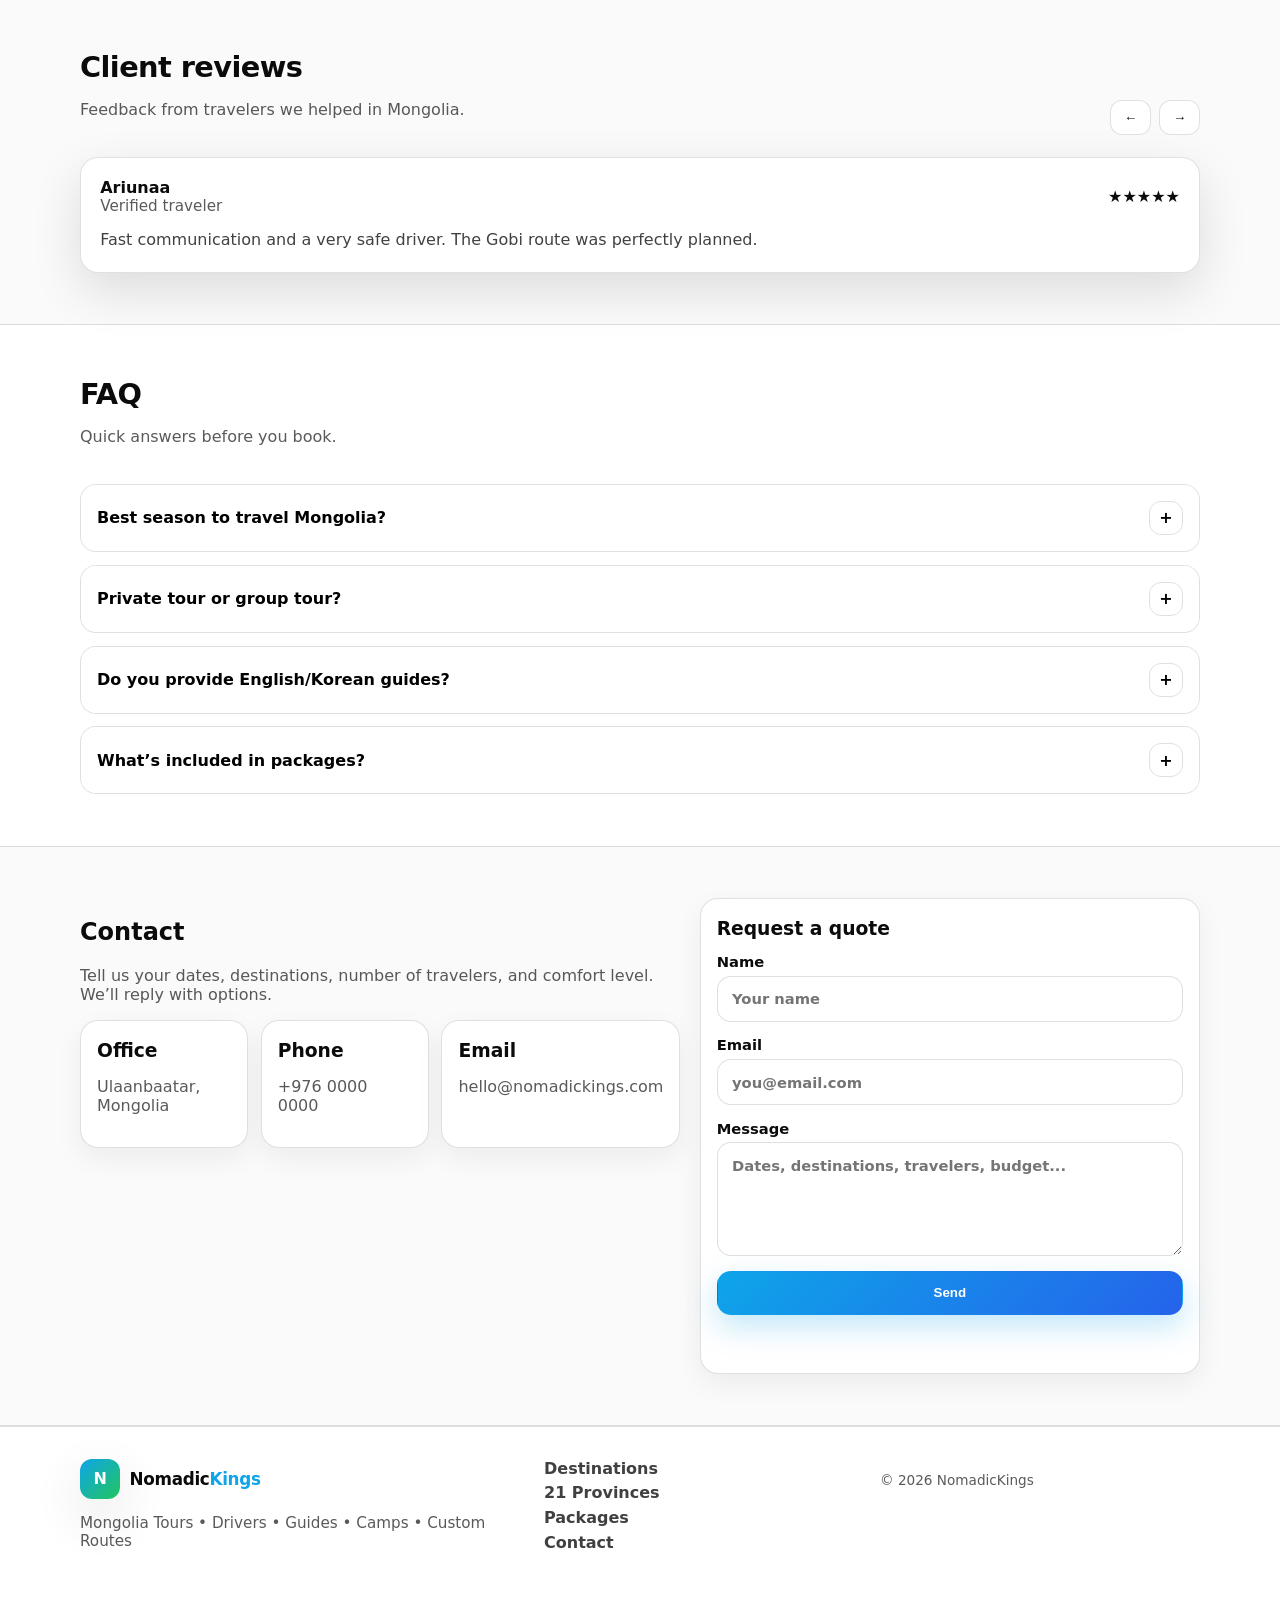
==== commit e019da0f: "update everything" ====
--- a/index.html
+++ b/index.html
@@ -4,9 +4,10 @@
   <meta charset="UTF-8" />
   <meta name="viewport" content="width=device-width, initial-scale=1.0" />
   <title>NomadicKings — Travel Mongolia</title>
-  <meta name="description" content="NomadicKings: Mongolia domestic tours, drivers, guides, camps, custom itineraries." />
+  <meta name="description" content="NomadicKings: Mongolia tours, drivers, guides, camps, custom itineraries." />
   <link rel="stylesheet" href="index.css" />
 </head>
+
 <body>
   <!-- Topbar -->
   <div class="topbar">
@@ -16,10 +17,10 @@
         <span class="muted">+976 0000 0000</span>
       </div>
 
-      <div class="topbar-right">
+      <div class="topbar-right" style="display:flex; align-items:center;">
         <div class="lang">
-          <button class="lang-btn is-active" data-lang="en" aria-label="English">EN</button>
-          <button class="lang-btn" data-lang="ko" aria-label="Korean">KO</button>
+          <button class="lang-btn is-active" data-lang="en" aria-label="English" type="button">EN</button>
+          <button class="lang-btn" data-lang="ko" aria-label="Korean" type="button">KO</button>
         </div>
         <a class="topbar-link" href="#contact" data-i18n="top.quote">Get a quote</a>
       </div>
@@ -35,7 +36,7 @@
       </a>
 
       <nav class="nav" aria-label="Primary">
-        <button class="nav-toggle" id="navToggle" aria-label="Open menu" aria-expanded="false">
+        <button class="nav-toggle" id="navToggle" aria-label="Open menu" aria-expanded="false" type="button">
           <span></span><span></span><span></span>
         </button>
 
@@ -52,11 +53,11 @@
     </div>
   </header>
 
-  <!-- Hero (photo background via CSS var) -->
+  <!-- Hero -->
   <section class="hero hero-photo" id="hero">
     <div class="container hero-grid">
       <div class="hero-copy">
-        <h1 data-i18n="hero.h1">Explore Mongolia with confidence.</h1>
+        <h1 data-i18n="hero.h1">Your Trusted Way to Explore Mongolia.</h1>
         <p class="lead" data-i18n="hero.lead">
           Gobi, Khuvsgul, Altai, Terelj, Kharkhorin — private tours, drivers, guides, camps, and custom routes.
         </p>
@@ -71,56 +72,25 @@
             <div class="stat-num">100+</div>
             <div class="stat-label" data-i18n="hero.stat1">Routes</div>
           </div>
-          <!-- <div class="stat">
-            <div class="stat-num">4.9/5</div>
-            <div class="stat-label" data-i18n="hero.stat2">Client rating</div>
-          </div> -->
           <div class="stat">
             <div class="stat-num">24–48h</div>
             <div class="stat-label" data-i18n="hero.stat3">Reply time</div>
           </div>
         </div>
       </div>
-
-      <div class="hero-card" aria-label="Trip search">
-        <h2 class="card-title" data-i18n="search.title">Quick tour search</h2>
-        <p class="muted small" data-i18n="search.sub">We’ll propose 2–3 options based on your needs.</p>
-
-        <form id="searchForm" class="form">
-          <label class="field">
-            <span data-i18n="search.destLabel">Destination</span>
-            <input id="qDestination" type="text" placeholder="Gobi, Khuvsgul, Altai..." autocomplete="off" />
-          </label>
-
-          <div class="form-row">
-            <label class="field">
-              <span data-i18n="search.dateLabel">Start date</span>
-              <input id="qDate" type="date" />
-            </label>
-
-            <label class="field">
-              <span data-i18n="search.styleLabel">Style</span>
-              <select id="qStyle">
-                <option value="any" data-i18n="search.styleAny">Any</option>
-                <option value="budget" data-i18n="search.styleBudget">Budget</option>
-                <option value="mid" data-i18n="search.styleMid">Mid-range</option>
-                <option value="lux" data-i18n="search.styleLux">Premium</option>
-              </select>
-            </label>
-          </div>
-
-          <button class="btn btn-full" type="submit" data-i18n="search.btn">Get options</button>
-          <p class="muted tiny" data-i18n="search.tip">Tip: try “Gobi” + “Mid-range”.</p>
-        </form>
-
-        <div id="searchResult" class="search-result" aria-live="polite"></div>
-      </div>
+    </div>
+
+    <!-- Hero Slider Controls -->
+    <div class="hero-slider" aria-label="Hero image slider">
+      <button class="hs-btn" id="hsPrev" aria-label="Previous image" type="button">‹</button>
+      <div class="hs-dots" id="hsDots" aria-label="Slide dots"></div>
+      <button class="hs-btn" id="hsNext" aria-label="Next image" type="button">›</button>
     </div>
 
     <div class="hero-wave" aria-hidden="true"></div>
   </section>
 
-  <!-- Destinations (photo background via CSS var) -->
+  <!-- Destinations -->
   <section class="section section-photo" id="destinations">
     <div class="container">
       <div class="section-head">
@@ -135,7 +105,7 @@
     </div>
   </section>
 
-  <!-- 21 Provinces (Aimags) -->
+  <!-- 21 Provinces -->
   <section class="section section-alt section-photo" id="provinces">
     <div class="container">
       <div class="section-head">
@@ -167,11 +137,11 @@
         </div>
 
         <div class="filters">
-          <button class="chip is-active" data-filter="all" data-i18n="filter.all">All</button>
-          <button class="chip" data-filter="nature" data-i18n="filter.nature">Nature</button>
-          <button class="chip" data-filter="culture" data-i18n="filter.culture">Culture</button>
-          <button class="chip" data-filter="adventure" data-i18n="filter.adventure">Adventure</button>
-          <button class="chip" data-filter="family" data-i18n="filter.family">Family</button>
+          <button class="chip is-active" data-filter="all" data-i18n="filter.all" type="button">All</button>
+          <button class="chip" data-filter="nature" data-i18n="filter.nature" type="button">Nature</button>
+          <button class="chip" data-filter="culture" data-i18n="filter.culture" type="button">Culture</button>
+          <button class="chip" data-filter="adventure" data-i18n="filter.adventure" type="button">Adventure</button>
+          <button class="chip" data-filter="family" data-i18n="filter.family" type="button">Family</button>
         </div>
       </div>
 
@@ -232,8 +202,8 @@
           <p class="muted" data-i18n="rev.p">Feedback from travelers we helped in Mongolia.</p>
         </div>
         <div class="slider-actions">
-          <button class="btn btn-ghost btn-small" id="prevReview" aria-label="Previous">←</button>
-          <button class="btn btn-ghost btn-small" id="nextReview" aria-label="Next">→</button>
+          <button class="btn btn-ghost btn-small" id="prevReview" aria-label="Previous" type="button">←</button>
+          <button class="btn btn-ghost btn-small" id="nextReview" aria-label="Next" type="button">→</button>
         </div>
       </div>
 
@@ -253,7 +223,7 @@
 
       <div class="accordion" id="faqAcc">
         <div class="acc-item">
-          <button class="acc-q" aria-expanded="false">
+          <button class="acc-q" aria-expanded="false" type="button">
             <span data-i18n="faq.q1">Best season to travel Mongolia?</span>
             <span class="acc-icon">+</span>
           </button>
@@ -261,7 +231,7 @@
         </div>
 
         <div class="acc-item">
-          <button class="acc-q" aria-expanded="false">
+          <button class="acc-q" aria-expanded="false" type="button">
             <span data-i18n="faq.q2">Private tour or group tour?</span>
             <span class="acc-icon">+</span>
           </button>
@@ -269,7 +239,7 @@
         </div>
 
         <div class="acc-item">
-          <button class="acc-q" aria-expanded="false">
+          <button class="acc-q" aria-expanded="false" type="button">
             <span data-i18n="faq.q3">Do you provide English/Korean guides?</span>
             <span class="acc-icon">+</span>
           </button>
@@ -277,7 +247,7 @@
         </div>
 
         <div class="acc-item">
-          <button class="acc-q" aria-expanded="false">
+          <button class="acc-q" aria-expanded="false" type="button">
             <span data-i18n="faq.q4">What’s included in packages?</span>
             <span class="acc-icon">+</span>
           </button>
@@ -292,7 +262,9 @@
     <div class="container contact-grid">
       <div>
         <h2 data-i18n="contact.h2">Contact</h2>
-        <p class="muted" data-i18n="contact.p">Tell us your dates, destinations, number of travelers, and comfort level. We’ll reply with options.</p>
+        <p class="muted" data-i18n="contact.p">
+          Tell us your dates, destinations, number of travelers, and comfort level. We’ll reply with options.
+        </p>
 
         <div class="contact-cards">
           <div class="card">
@@ -355,7 +327,52 @@
     </div>
   </footer>
 
-  <button class="to-top" id="toTop" aria-label="Back to top">↑</button>
+  <button class="to-top" id="toTop" aria-label="Back to top" type="button">↑</button>
+
+  <!-- Floating Quick Search -->
+  <div class="quick-search-wrapper" aria-label="Quick search floating">
+    <button class="fab-search" id="openSearch" aria-label="Open quick search" type="button">🔍</button>
+
+    <aside class="hero-card" id="mobileSearchBox" aria-label="Trip search">
+      <button class="search-close" id="closeSearch" aria-label="Close" type="button">✕</button>
+
+      <h2 class="card-title" data-i18n="search.title">Quick tour search</h2>
+      <p class="muted small" data-i18n="search.sub">We’ll propose 2–3 options based on your needs.</p>
+
+      <form id="searchForm" class="form">
+        <label class="field">
+          <span data-i18n="search.destLabel">Destination</span>
+          <input id="qDestination" type="text" placeholder="Gobi, Khuvsgul, Altai..." autocomplete="off" />
+        </label>
+
+        <div class="form-row">
+          <label class="field">
+            <span data-i18n="search.dateLabel">Start date</span>
+            <input id="qDate" type="date" />
+          </label>
+
+          <label class="field">
+            <span data-i18n="search.styleLabel">Style</span>
+            <select id="qStyle">
+              <option value="any" data-i18n="search.styleAny">Any</option>
+              <option value="budget" data-i18n="search.styleBudget">Budget</option>
+              <option value="mid" data-i18n="search.styleMid">Mid-range</option>
+              <option value="lux" data-i18n="search.styleLux">Premium</option>
+            </select>
+          </label>
+        </div>
+
+        <button class="btn btn-full" type="submit" data-i18n="search.btn">Get options</button>
+        <p class="muted tiny" data-i18n="search.tip">Tip: try “Gobi” + “Mid-range”.</p>
+      </form>
+
+      <div id="searchResult" class="search-result" aria-live="polite"></div>
+    </aside>
+  </div>
+
+  <!-- Dim overlay -->
+  <div class="mobile-dim is-hidden" id="mobileDim" aria-hidden="true"></div>
+
   <script src="index.js"></script>
 </body>
 </html>
--- a/index.css
+++ b/index.css
@@ -1,440 +1,539 @@
 :root{
-  --bg:#ffffff;
-  --panel:#ffffff;
-  --text:#0b0b0b;
-  --muted:rgba(0,0,0,.65);
-  --line:rgba(0,0,0,.12);
-  --shadow:0 18px 50px rgba(0,0,0,.12);
-  --radius:18px;
-  --max:1120px;
-
-  --brand:#0ea5e9;
-  --brand2:#22c55e;
-
-  /* photo backgrounds (JS can overwrite these by setting style="--hero-img: url(...)" etc.) */
-  --hero-img: url("https://www.toursmongolia.com/uploads/Amazing_landscape_Tuul_river_bayar.jpg");
-  --dest-img: url("https://www.toursmongolia.com/uploads/Amazing_landscape_khovsgol_lake_bayar.jpg");
-  --prov-img: url("https://www.toursmongolia.com/uploads/Amazing_landscape_Gobi_desert_bayar.jpg");
-}
-
-*{ box-sizing:border-box; }
-html{ scroll-behavior:smooth; }
-body{
-  margin:0;
-  font-family: ui-sans-serif, system-ui, -apple-system, Segoe UI, Roboto, Helvetica, Arial;
-  color:var(--text);
-  background:var(--bg);
-  -webkit-font-smoothing: antialiased;
-  -moz-osx-font-smoothing: grayscale;
-}
-a{ color:inherit; text-decoration:none; }
-.container{ width:min(var(--max), 92vw); margin:0 auto; }
-.muted{ color:var(--muted); }
-.small{ font-size:.95rem; }
-.tiny{ font-size:.85rem; }
-
-/* Topbar */
-.topbar{ border-bottom:1px solid var(--line); background:#fff; }
-.topbar-inner{ display:flex; align-items:center; justify-content:space-between; padding:.6rem 0; gap:1rem; }
-.pill{ display:inline-flex; padding:.25rem .6rem; border:1px solid var(--line); border-radius:999px; font-size:.85rem; }
-.topbar-left{ display:flex; align-items:center; gap:.7rem; }
-.topbar-link{ font-weight:700; color:var(--brand); }
-
-.lang{ display:flex; gap:.35rem; align-items:center; margin-right:.7rem; }
-.lang-btn{
-  border:1px solid var(--line);
-  background:#fff;
-  border-radius:999px;
-  padding:.35rem .6rem;
-  font-weight:900;
-  cursor:pointer;
-}
-.lang-btn.is-active{
-  border-color: rgba(14,165,233,.45);
-  box-shadow: 0 0 0 4px rgba(14,165,233,.12);
-}
-
-/* Header */
-.header{
-  position:sticky;
-  top:0;
-  z-index:50;
-  background:rgba(255,255,255,.86);
-  backdrop-filter: blur(10px);
-  border-bottom:1px solid var(--line);
-}
-.header-inner{ display:flex; align-items:center; justify-content:space-between; padding:.9rem 0; gap:1rem; }
-
-.logo{ display:flex; align-items:center; gap:.6rem; font-weight:900; letter-spacing:-.02em; }
-.logo-mark{
-  width:40px; height:40px;
-  border-radius:12px;
-  display:grid;
-  place-items:center;
-  background:linear-gradient(135deg, var(--brand), var(--brand2));
-  color:#fff;
-  box-shadow: var(--shadow);
-}
-.logo-text{ font-size:1.05rem; }
-.logo-accent{ color:var(--brand); }
-
-.nav{ position:relative; }
-.nav-toggle{
-  display:none;
-  width:44px; height:40px;
-  border:1px solid var(--line);
-  background:#fff;
-  border-radius:12px;
-  cursor:pointer;
-}
-.nav-toggle span{ display:block; height:2px; background:#111; margin:6px 10px; border-radius:2px; }
-
-.nav-list{
-  display:flex; align-items:center; gap:1rem;
-  list-style:none; margin:0; padding:0;
-}
-.nav-link{ font-weight:700; color:rgba(0,0,0,.75); }
-.nav-link:hover{ color:#000; }
-
-/* Buttons */
-.btn{
-  display:inline-flex; align-items:center; justify-content:center;
-  padding:.85rem 1.05rem;
-  border-radius:14px;
-  border:1px solid transparent;
-  background:linear-gradient(135deg, var(--brand), #2563eb);
-  color:#fff;
-  font-weight:800;
-  box-shadow: 0 12px 30px rgba(14,165,233,.25);
-}
-.btn:hover{ transform: translateY(-1px); }
-.btn:active{ transform: translateY(0); }
-.btn-ghost{
-  background:#fff; color:#111;
-  border:1px solid var(--line);
-  box-shadow:none;
-}
-.btn-small{ padding:.55rem .8rem; border-radius:12px; }
-.btn-full{ width:100%; }
-.link{ font-weight:800; color:var(--brand); }
-
-/* HERO with photo bg */
-.hero{
-  position:relative;
-  overflow:hidden;
-}
-.hero-photo{
-  background:
-    radial-gradient(900px 400px at 10% 10%, rgba(14,165,233,.18), transparent 60%),
-    radial-gradient(900px 400px at 90% 20%, rgba(34,197,94,.14), transparent 60%);
-}
-.hero-photo::before{
-  content:"";
-  position:absolute; inset:0;
-  background-image: var(--hero-img);
-  background-size: cover;
-  background-position:center;
-  filter:saturate(1.05) contrast(1.02);
-  transform: scale(1.05);
-  z-index:-2;
-}
-.hero-photo::after{
-  content:"";
-  position:absolute; inset:0;
-  background: linear-gradient(180deg, rgba(0,0,0,.45), rgba(255,255,255,.15) 40%, rgba(255,255,255,.92));
-  z-index:-1;
-}
-
-.hero-grid{
-  display:grid;
-  grid-template-columns: 1.3fr 1fr;
-  gap:2rem;
-  padding:3.2rem 0 2.2rem;
-}
-.hero-copy h1{
-  font-size: clamp(2rem, 3.6vw, 3.2rem);
-  line-height:1.05;
-  margin:0 0 .8rem;
-  letter-spacing:-.03em;
-  color:#fff;
-  text-shadow: 0 10px 40px rgba(0,0,0,.35);
-}
-.lead{
-  font-size:1.1rem;
-  line-height:1.6;
-  margin:0 0 1.2rem;
-  color:rgba(255,255,255,.90);
-  text-shadow: 0 10px 40px rgba(0,0,0,.35);
-}
-.hero-actions{ display:flex; gap:.8rem; flex-wrap:wrap; margin-bottom:1.4rem; }
-
-.hero-stats{ display:flex; gap:1rem; flex-wrap:wrap; }
-.stat{
-  border:1px solid rgba(255,255,255,.25);
-  background:rgba(255,255,255,.14);
-  backdrop-filter: blur(10px);
-  border-radius:16px;
-  padding:.8rem 1rem;
-  min-width:140px;
-  color:#fff;
-}
-.stat-num{ font-weight:900; font-size:1.25rem; }
-.stat-label{ color:rgba(255,255,255,.82); font-size:.9rem; }
-
-.hero-card{
-  background:rgba(255,255,255,.88);
-  border:1px solid var(--line);
-  border-radius: var(--radius);
-  box-shadow: var(--shadow);
-  padding:1.2rem;
-}
-.card-title{ margin:.1rem 0 .3rem; }
-
-.form{ display:grid; gap:.9rem; margin-top:.9rem; }
-.form-row{ display:grid; grid-template-columns: 1fr 1fr; gap:.8rem; }
-.field{ display:grid; gap:.35rem; font-weight:800; font-size:.92rem; }
-.field input, .field select, .field textarea{
-  font:inherit;
-  font-weight:700;
-  padding:.85rem .9rem;
-  border-radius:14px;
-  border:1px solid var(--line);
-  background:#fff;
-  outline:none;
-}
-.field input:focus, .field select:focus, .field textarea:focus{
-  border-color: rgba(14,165,233,.55);
-  box-shadow: 0 0 0 4px rgba(14,165,233,.12);
-}
-.search-result{ margin-top:1rem; border-top:1px solid var(--line); padding-top:1rem; display:grid; gap:.6rem; }
-
-.hero-wave{ height:70px; background: linear-gradient(to bottom, transparent, #fff); }
-
-/* Sections */
-.section{ padding:3.2rem 0; position:relative; }
-.section-alt{ background:rgba(0,0,0,.02); border-top:1px solid var(--line); border-bottom:1px solid var(--line); }
-
-.section-photo::before{
-  content:"";
-  position:absolute; inset:0;
-  opacity:.12;
-  background-image: var(--dest-img);
-  background-size: cover;
-  background-position:center;
-  z-index:-1;
-}
-#provinces.section-photo::before{
-  background-image: var(--prov-img);
-}
-
-.section-head{
-  display:flex; align-items:flex-end; justify-content:space-between;
-  gap:1rem; margin-bottom:1.4rem;
-}
-.section-head h2{ margin:0; font-size:1.8rem; letter-spacing:-.02em; }
-
-.grid{ display:grid; gap:1rem; }
-.cards-4{ grid-template-columns: repeat(4, 1fr); }
-.cards-3{ grid-template-columns: repeat(3, 1fr); }
-
-.card{
-  background:var(--panel);
-  border:1px solid var(--line);
-  border-radius: var(--radius);
-  box-shadow: 0 10px 28px rgba(0,0,0,.06);
-  padding:1rem;
-}
-.card:hover{ transform: translateY(-2px); }
-
-.card-media{
-  border-radius:16px;
-  height:160px;
-  margin-bottom:.9rem;
-  position:relative;
-  overflow:hidden;
-  background-size:cover;
-  background-position:center;
-}
-.card-media::after{
-  content:"";
-  position:absolute; inset:0;
-  background: radial-gradient(220px 220px at 20% 20%, rgba(255,255,255,.25), transparent 60%),
-              linear-gradient(180deg, rgba(0,0,0,.15), rgba(0,0,0,.35));
-}
-.card-badge{
-  position:absolute;
-  top:12px; left:12px;
-  background:rgba(255,255,255,.85);
-  border:1px solid var(--line);
-  border-radius:999px;
-  padding:.25rem .6rem;
-  font-weight:900;
-  font-size:.85rem;
-  z-index:2;
-}
-.card h3{ margin:.2rem 0 .35rem; }
-.card .meta{
-  display:flex; justify-content:space-between; gap:.7rem; flex-wrap:wrap;
-  color:var(--muted);
-  font-weight:800;
-  font-size:.92rem;
-}
-.card .price{
-  margin-top:.8rem;
-  display:flex; align-items:center; justify-content:space-between;
-  gap:.7rem;
-}
-.price strong{ font-size:1.05rem; }
-
-.filters{ display:flex; gap:.5rem; flex-wrap:wrap; }
-.chip{
-  border:1px solid var(--line);
-  background:#fff;
-  border-radius:999px;
-  padding:.45rem .8rem;
-  font-weight:900;
-  cursor:pointer;
-}
-.chip.is-active{
-  border-color: rgba(14,165,233,.45);
-  box-shadow: 0 0 0 4px rgba(14,165,233,.12);
-}
-
-.icon-card .icon{
-  width:44px; height:44px;
-  border-radius:14px;
-  display:grid;
-  place-items:center;
-  background:rgba(14,165,233,.12);
-  border:1px solid rgba(14,165,233,.25);
-  margin-bottom:.7rem;
-  font-size:1.2rem;
-}
-
-.cta{
-  margin-top:1.6rem;
-  display:flex;
-  justify-content:space-between;
-  align-items:center;
-  gap:1rem;
-  padding:1.1rem 1.2rem;
-  border-radius: 20px;
-  border:1px solid var(--line);
-  background: linear-gradient(135deg, rgba(14,165,233,.10), rgba(34,197,94,.08));
-}
-
-/* Provinces tools */
-.prov-tools{ display:flex; gap:.6rem; align-items:center; }
-.prov-search{
-  width:min(340px, 62vw);
-  padding:.75rem .9rem;
-  border-radius:14px;
-  border:1px solid var(--line);
-  background:#fff;
-  font-weight:800;
-  outline:none;
-}
-.prov-search:focus{
-  border-color: rgba(14,165,233,.55);
-  box-shadow: 0 0 0 4px rgba(14,165,233,.12);
-}
-
-.review{
-  border:1px solid var(--line);
-  border-radius: var(--radius);
-  background:#fff;
-  padding:1.2rem;
-  box-shadow: var(--shadow);
-}
-.review-top{ display:flex; align-items:center; justify-content:space-between; gap:1rem; }
-.review-name{ font-weight:900; }
-.stars{ font-weight:900; }
-.review p{ margin:.7rem 0 0; color:rgba(0,0,0,.75); line-height:1.7; }
-.slider-actions{ display:flex; gap:.5rem; }
-
-.accordion{ display:grid; gap:.8rem; }
-.acc-item{ border:1px solid var(--line); border-radius: 16px; overflow:hidden; background:#fff; }
-.acc-q{
-  width:100%;
-  padding:1rem 1rem;
-  background:#fff;
-  border:0;
-  display:flex;
-  align-items:center;
-  justify-content:space-between;
-  gap:1rem;
-  font:inherit;
-  font-weight:900;
-  cursor:pointer;
-}
-.acc-icon{
-  width:34px; height:34px;
-  border-radius:12px;
-  border:1px solid var(--line);
-  display:grid;
-  place-items:center;
-}
-.acc-a{ max-height:0; overflow:hidden; transition: max-height .25s ease; }
-.acc-a p{ margin:0; padding:0 1rem 1rem; color:rgba(0,0,0,.75); line-height:1.7; }
-
-.contact-grid{
-  display:grid;
-  grid-template-columns: 1.2fr 1fr;
-  gap:1.2rem;
-  align-items:start;
-}
-.contact-cards{
-  margin-top:1rem;
-  display:grid;
-  grid-template-columns: repeat(3, 1fr);
-  gap:.8rem;
-}
-
-.footer{ border-top:1px solid var(--line); padding:2rem 0; background:#fff; }
-.footer-inner{ display:grid; grid-template-columns: 1.4fr 1fr 1fr; gap:1rem; align-items:start; }
-.footer-links{ display:grid; gap:.35rem; font-weight:900; color:rgba(0,0,0,.75); }
-
-.to-top{
-  position:fixed;
-  right:18px;
-  bottom:18px;
-  width:44px;
-  height:44px;
-  border-radius:14px;
-  border:1px solid var(--line);
-  background:#fff;
-  box-shadow: var(--shadow);
-  cursor:pointer;
-  display:none;
-  font-weight:900;
-}
-
-@media (max-width: 980px){
-  .hero-grid{ grid-template-columns: 1fr; }
-  .cards-4{ grid-template-columns: repeat(2, 1fr); }
-  .cards-3{ grid-template-columns: repeat(2, 1fr); }
-  .contact-grid{ grid-template-columns: 1fr; }
-  .contact-cards{ grid-template-columns: 1fr; }
-  .footer-inner{ grid-template-columns: 1fr; }
-}
-@media (max-width: 680px){
-  .nav-toggle{ display:inline-block; }
-  .nav-list{
-    display:none;
-    position:absolute;
-    right:0;
-    top:56px;
-    width:min(320px, 92vw);
-    flex-direction:column;
-    align-items:stretch;
-    gap:.6rem;
-    padding:.8rem;
-    border:1px solid var(--line);
-    background:#fff;
-    border-radius:16px;
-    box-shadow: var(--shadow);
-  }
-  .nav-list.is-open{ display:flex; }
-  .form-row{ grid-template-columns: 1fr; }
-  .cards-4, .cards-3{ grid-template-columns: 1fr; }
-}
+      --bg:#ffffff;
+      --panel:#ffffff;
+      --text:#0b0b0b;
+      --muted:rgba(0,0,0,.65);
+      --line:rgba(0,0,0,.12);
+      --shadow:0 18px 50px rgba(0,0,0,.12);
+      --radius:18px;
+      --max:1120px;
+
+      --brand:#0ea5e9;
+      --brand2:#22c55e;
+
+      /* JS slider sets this */
+      --hero-img: url("img/nuur.jpg");
+      --dest-img: url("https://www.toursmongolia.com/uploads/Amazing_landscape_khovsgol_lake_bayar.jpg");
+      --prov-img: url("https://www.toursmongolia.com/uploads/Amazing_landscape_Gobi_desert_bayar.jpg");
+    }
+
+    *{ box-sizing:border-box; }
+    html{ scroll-behavior:smooth; }
+    body{
+      margin:0;
+      font-family: ui-sans-serif, system-ui, -apple-system, Segoe UI, Roboto, Helvetica, Arial;
+      color:var(--text);
+      background:var(--bg);
+      -webkit-font-smoothing: antialiased;
+      -moz-osx-font-smoothing: grayscale;
+    }
+    a{ color:inherit; text-decoration:none; }
+    .container{ width:min(var(--max), 92vw); margin:0 auto; }
+    .muted{ color:var(--muted); }
+    .small{ font-size:.95rem; }
+    .tiny{ font-size:.85rem; }
+
+    /* Topbar */
+    .topbar{ border-bottom:1px solid var(--line); background:#fff; }
+    .topbar-inner{ display:flex; align-items:center; justify-content:space-between; padding:.6rem 0; gap:1rem; }
+    .pill{ display:inline-flex; padding:.25rem .6rem; border:1px solid var(--line); border-radius:999px; font-size:.85rem; }
+    .topbar-left{ display:flex; align-items:center; gap:.7rem; }
+    .topbar-link{ font-weight:700; color:var(--brand); }
+
+    .lang{ display:flex; gap:.35rem; align-items:center; margin-right:.7rem; }
+    .lang-btn{
+      border:1px solid var(--line);
+      background:#fff;
+      border-radius:999px;
+      padding:.35rem .6rem;
+      font-weight:900;
+      cursor:pointer;
+    }
+    .lang-btn.is-active{
+      border-color: rgba(14,165,233,.45);
+      box-shadow: 0 0 0 4px rgba(14,165,233,.12);
+    }
+
+    /* Header */
+    .header{
+      position:sticky;
+      top:0;
+      z-index:50;
+      background:rgba(255,255,255,.86);
+      backdrop-filter: blur(10px);
+      border-bottom:1px solid var(--line);
+    }
+    .header-inner{ display:flex; align-items:center; justify-content:space-between; padding:.9rem 0; gap:1rem; }
+
+    .logo{ display:flex; align-items:center; gap:.6rem; font-weight:900; letter-spacing:-.02em; }
+    .logo-mark{
+      width:40px; height:40px;
+      border-radius:12px;
+      display:grid;
+      place-items:center;
+      background:linear-gradient(135deg, var(--brand), var(--brand2));
+      color:#fff;
+      box-shadow: var(--shadow);
+    }
+    .logo-text{ font-size:1.05rem; }
+    .logo-accent{ color:var(--brand); }
+
+    .nav{ position:relative; }
+    .nav-toggle{
+      display:none;
+      width:44px; height:40px;
+      border:1px solid var(--line);
+      background:#fff;
+      border-radius:12px;
+      cursor:pointer;
+    }
+    .nav-toggle span{ display:block; height:2px; background:#111; margin:6px 10px; border-radius:2px; }
+
+    .nav-list{
+      display:flex; align-items:center; gap:1rem;
+      list-style:none; margin:0; padding:0;
+    }
+    .nav-link{ font-weight:700; color:rgba(0,0,0,.75); }
+    .nav-link:hover{ color:#000; }
+
+    /* Buttons */
+    .btn{
+      display:inline-flex; align-items:center; justify-content:center;
+      padding:.85rem 1.05rem;
+      border-radius:14px;
+      border:1px solid transparent;
+      background:linear-gradient(135deg, var(--brand), #2563eb);
+      color:#fff;
+      font-weight:800;
+      box-shadow: 0 12px 30px rgba(14,165,233,.25);
+    }
+    .btn:hover{ transform: translateY(-1px); }
+    .btn:active{ transform: translateY(0); }
+    .btn-ghost{
+      background:#fff; color:#111;
+      border:1px solid var(--line);
+      box-shadow:none;
+    }
+    .btn-small{ padding:.55rem .8rem; border-radius:12px; }
+    .btn-full{ width:100%; }
+    .link{ font-weight:800; color:var(--brand); }
+
+    /* HERO */
+    .hero{
+      position:relative;
+      overflow:hidden;
+    }
+    .hero.hero-photo{
+      min-height: 100vh;
+      display:flex;
+      align-items:center;
+    }
+    .hero-photo{
+      background:
+        radial-gradient(900px 400px at 10% 10%, rgba(14,165,233,.18), transparent 60%),
+        radial-gradient(900px 400px at 90% 20%, rgba(34,197,94,.14), transparent 60%);
+    }
+    .hero-photo::before{
+      content:"";
+      position:absolute; inset:0;
+      background-image: var(--hero-img);
+      background-size: cover;
+      background-position:center;
+      transform: scale(1.08);
+      filter: saturate(1.1) contrast(1.12) brightness(.78);
+      z-index:-2;
+    }
+    .hero-photo::after{
+      content:"";
+      position:absolute; inset:0;
+      background:
+        radial-gradient(1200px 600px at 20% 20%, rgba(0,0,0,.35), transparent 55%),
+        radial-gradient(900px 500px at 80% 10%, rgba(0,0,0,.45), transparent 60%),
+        linear-gradient(180deg, rgba(0,0,0,.78) 0%, rgba(0,0,0,.55) 35%, rgba(255,255,255,.92) 100%);
+      z-index:-1;
+    }
+
+    .hero-grid{
+      display:grid;
+      grid-template-columns: 1fr;
+      gap: 1.4rem;
+      padding: 6.2rem 0 3.2rem;
+    }
+    .hero-copy h1{
+      font-size: clamp(2rem, 3.6vw, 3.2rem);
+      line-height:1.05;
+      margin:0 0 .8rem;
+      letter-spacing:-.03em;
+      color:#fff;
+      text-shadow: 0 10px 40px rgba(0,0,0,.35);
+    }
+    .lead{
+      font-size:1.1rem;
+      line-height:1.6;
+      margin:0 0 1.2rem;
+      color:rgba(255,255,255,.90);
+      text-shadow: 0 10px 40px rgba(0,0,0,.35);
+    }
+    .hero-actions{ display:flex; gap:.8rem; flex-wrap:wrap; margin-bottom:1.2rem; }
+
+    .hero-stats{ display:flex; gap:1rem; flex-wrap:wrap; }
+    .stat{
+      border:1px solid rgba(255,255,255,.25);
+      background:rgba(255,255,255,.14);
+      backdrop-filter: blur(10px);
+      border-radius:16px;
+      padding:.8rem 1rem;
+      min-width:140px;
+      color:#fff;
+    }
+    .stat-num{ font-weight:900; font-size:1.25rem; }
+    .stat-label{ color:rgba(255,255,255,.82); font-size:.9rem; }
+
+    .hero-wave{ height:70px; background: linear-gradient(to bottom, transparent, #fff); }
+
+    /* Slider UI */
+    .hero-slider{
+      position: absolute;
+      left: 50%;
+      bottom: 22px;
+      transform: translateX(-50%);
+      display: flex;
+      align-items: center;
+      gap: 14px;
+      z-index: 5;
+      padding: 10px 14px;
+      border-radius: 999px;
+      background: rgba(0,0,0,.35);
+      border: 1px solid rgba(255,255,255,.18);
+      backdrop-filter: blur(10px);
+    }
+    .hs-btn{
+      width: 42px;
+      height: 42px;
+      border-radius: 999px;
+      border: 1px solid rgba(255,255,255,.22);
+      background: rgba(0,0,0,.25);
+      color: #fff;
+      font-size: 28px;
+      line-height: 1;
+      cursor: pointer;
+    }
+    .hs-btn:hover{ background: rgba(0,0,0,.40); }
+    .hs-dots{ display: flex; gap: 8px; align-items: center; }
+    .hs-dot{
+      width: 10px; height: 10px; border-radius: 999px;
+      background: rgba(255,255,255,.45);
+      border: 1px solid rgba(255,255,255,.25);
+      cursor: pointer;
+    }
+    .hs-dot.is-active{ width: 22px; background: rgba(255,255,255,.92); }
+
+    /* Sections */
+    .section{ padding:3.2rem 0; position:relative; }
+    .section-alt{ background:rgba(0,0,0,.02); border-top:1px solid var(--line); border-bottom:1px solid var(--line); }
+
+    .section-photo::before{
+      content:"";
+      position:absolute; inset:0;
+      opacity:.12;
+      background-image: var(--dest-img);
+      background-size: cover;
+      background-position:center;
+      z-index:-1;
+    }
+    #provinces.section-photo::before{ background-image: var(--prov-img); }
+
+    .section-head{
+      display:flex; align-items:flex-end; justify-content:space-between;
+      gap:1rem; margin-bottom:1.4rem;
+    }
+    .section-head h2{ margin:0; font-size:1.8rem; letter-spacing:-.02em; }
+
+    .grid{ display:grid; gap:1rem; }
+    .cards-4{ grid-template-columns: repeat(4, 1fr); }
+    .cards-3{ grid-template-columns: repeat(3, 1fr); }
+
+    .card{
+      background:var(--panel);
+      border:1px solid var(--line);
+      border-radius: var(--radius);
+      box-shadow: 0 10px 28px rgba(0,0,0,.06);
+      padding:1rem;
+    }
+    .card:hover{ transform: translateY(-2px); }
+
+    .card-media{
+      border-radius:16px;
+      height:160px;
+      margin-bottom:.9rem;
+      position:relative;
+      overflow:hidden;
+      background-size:cover;
+      background-position:center;
+    }
+    .card-media::after{
+      content:"";
+      position:absolute; inset:0;
+      background: radial-gradient(220px 220px at 20% 20%, rgba(255,255,255,.25), transparent 60%),
+                linear-gradient(180deg, rgba(0,0,0,.15), rgba(0,0,0,.35));
+    }
+    .card-badge{
+      position:absolute;
+      top:12px; left:12px;
+      background:rgba(255,255,255,.85);
+      border:1px solid var(--line);
+      border-radius:999px;
+      padding:.25rem .6rem;
+      font-weight:900;
+      font-size:.85rem;
+      z-index:2;
+    }
+    .card h3{ margin:.2rem 0 .35rem; }
+    .card .meta{
+      display:flex; justify-content:space-between; gap:.7rem; flex-wrap:wrap;
+      color:var(--muted);
+      font-weight:800;
+      font-size:.92rem;
+    }
+    .card .price{
+      margin-top:.8rem;
+      display:flex; align-items:center; justify-content:space-between;
+      gap:.7rem;
+    }
+
+    .filters{ display:flex; gap:.5rem; flex-wrap:wrap; }
+    .chip{
+      border:1px solid var(--line);
+      background:#fff;
+      border-radius:999px;
+      padding:.45rem .8rem;
+      font-weight:900;
+      cursor:pointer;
+    }
+    .chip.is-active{
+      border-color: rgba(14,165,233,.45);
+      box-shadow: 0 0 0 4px rgba(14,165,233,.12);
+    }
+
+    .icon-card .icon{
+      width:44px; height:44px;
+      border-radius:14px;
+      display:grid;
+      place-items:center;
+      background:rgba(14,165,233,.12);
+      border:1px solid rgba(14,165,233,.25);
+      margin-bottom:.7rem;
+      font-size:1.2rem;
+    }
+
+    .cta{
+      margin-top:1.6rem;
+      display:flex;
+      justify-content:space-between;
+      align-items:center;
+      gap:1rem;
+      padding:1.1rem 1.2rem;
+      border-radius: 20px;
+      border:1px solid var(--line);
+      background: linear-gradient(135deg, rgba(14,165,233,.10), rgba(34,197,94,.08));
+    }
+
+    /* Provinces tools */
+    .prov-tools{ display:flex; gap:.6rem; align-items:center; }
+    .prov-search{
+      width:min(340px, 62vw);
+      padding:.75rem .9rem;
+      border-radius:14px;
+      border:1px solid var(--line);
+      background:#fff;
+      font-weight:800;
+      outline:none;
+    }
+    .prov-search:focus{
+      border-color: rgba(14,165,233,.55);
+      box-shadow: 0 0 0 4px rgba(14,165,233,.12);
+    }
+
+    .review{
+      border:1px solid var(--line);
+      border-radius: var(--radius);
+      background:#fff;
+      padding:1.2rem;
+      box-shadow: var(--shadow);
+    }
+    .review-top{ display:flex; align-items:center; justify-content:space-between; gap:1rem; }
+    .review-name{ font-weight:900; }
+    .stars{ font-weight:900; }
+    .review p{ margin:.7rem 0 0; color:rgba(0,0,0,.75); line-height:1.7; }
+    .slider-actions{ display:flex; gap:.5rem; }
+
+    .accordion{ display:grid; gap:.8rem; }
+    .acc-item{ border:1px solid var(--line); border-radius: 16px; overflow:hidden; background:#fff; }
+    .acc-q{
+      width:100%;
+      padding:1rem 1rem;
+      background:#fff;
+      border:0;
+      display:flex;
+      align-items:center;
+      justify-content:space-between;
+      gap:1rem;
+      font:inherit;
+      font-weight:900;
+      cursor:pointer;
+    }
+    .acc-icon{
+      width:34px; height:34px;
+      border-radius:12px;
+      border:1px solid var(--line);
+      display:grid;
+      place-items:center;
+    }
+    .acc-a{ max-height:0; overflow:hidden; transition: max-height .25s ease; }
+    .acc-a p{ margin:0; padding:0 1rem 1rem; color:rgba(0,0,0,.75); line-height:1.7; }
+
+    .contact-grid{
+      display:grid;
+      grid-template-columns: 1.2fr 1fr;
+      gap:1.2rem;
+      align-items:start;
+    }
+    .contact-cards{
+      margin-top:1rem;
+      display:grid;
+      grid-template-columns: repeat(3, 1fr);
+      gap:.8rem;
+    }
+
+    .footer{ border-top:1px solid var(--line); padding:2rem 0; background:#fff; }
+    .footer-inner{ display:grid; grid-template-columns: 1.4fr 1fr 1fr; gap:1rem; align-items:start; }
+    .footer-links{ display:grid; gap:.35rem; font-weight:900; color:rgba(0,0,0,.75); }
+
+    .to-top{
+      position:fixed;
+      right:18px;
+      bottom:18px;
+      width:44px;
+      height:44px;
+      border-radius:14px;
+      border:1px solid var(--line);
+      background:#fff;
+      box-shadow: var(--shadow);
+      cursor:pointer;
+      display:none;
+      font-weight:900;
+      z-index: 9998;
+    }
+
+    /* Forms */
+    .form{ display:grid; gap:.9rem; margin-top:.9rem; }
+    .form-row{ display:grid; grid-template-columns: 1fr 1fr; gap:.8rem; }
+    .field{ display:grid; gap:.35rem; font-weight:800; font-size:.92rem; }
+    .field input, .field select, .field textarea{
+      font:inherit;
+      font-weight:700;
+      padding:.85rem .9rem;
+      border-radius:14px;
+      border:1px solid var(--line);
+      background:#fff;
+      outline:none;
+    }
+    .field input:focus, .field select:focus, .field textarea:focus{
+      border-color: rgba(14,165,233,.55);
+      box-shadow: 0 0 0 4px rgba(14,165,233,.12);
+    }
+    .search-result{ margin-top:1rem; border-top:1px solid var(--line); padding-top:1rem; display:grid; gap:.6rem; }
+
+    /* Floating Quick Search */
+    .quick-search-wrapper{
+      position: fixed;
+      right: 22px;
+      bottom: 22px;
+      z-index: 9999;
+    }
+    .fab-search{
+      width: 60px;
+      height: 60px;
+      border-radius: 999px;
+      border: none;
+      background: linear-gradient(135deg, var(--brand), #2563eb);
+      color: #fff;
+      font-size: 20px;
+      font-weight: 900;
+      cursor: pointer;
+      box-shadow: 0 15px 40px rgba(0,0,0,.25);
+    }
+    .fab-search:hover{ transform: translateY(-1px); }
+    .fab-search:active{ transform: translateY(0); }
+
+    .hero-card{
+      position: absolute;
+      bottom: 78px;
+      right: 0;
+      width: min(380px, 92vw);
+      max-height: 75vh;
+      overflow: auto;
+      display: none;
+      background: rgba(255,255,255,.97);
+      border:1px solid rgba(0,0,0,.10);
+      border-radius: 18px;
+      padding: 1.2rem;
+      box-shadow: 0 20px 60px rgba(0,0,0,.25);
+    }
+    .hero-card.is-open{ display:block; }
+    .card-title{ margin:.1rem 0 .3rem; }
+
+    .search-close{
+      position:absolute;
+      top:10px;
+      right:10px;
+      width:40px;
+      height:40px;
+      border-radius:12px;
+      border:1px solid rgba(0,0,0,.12);
+      background:#fff;
+      font-size:18px;
+      font-weight:900;
+      cursor:pointer;
+    }
+
+    .mobile-dim{
+      position: fixed;
+      inset: 0;
+      background: rgba(0,0,0,.45);
+      backdrop-filter: blur(6px);
+      z-index: 9998;
+    }
+    .mobile-dim.is-hidden{ display:none; }
+
+    /* Responsive */
+    @media (max-width: 980px){
+      .cards-4{ grid-template-columns: repeat(2, 1fr); }
+      .cards-3{ grid-template-columns: repeat(2, 1fr); }
+      .contact-grid{ grid-template-columns: 1fr; }
+      .contact-cards{ grid-template-columns: 1fr; }
+      .footer-inner{ grid-template-columns: 1fr; }
+    }
+    @media (max-width: 680px){
+      .nav-toggle{ display:inline-block; }
+      .nav-list{
+        display:none;
+        position:absolute;
+        right:0;
+        top:56px;
+        width:min(320px, 92vw);
+        flex-direction:column;
+        align-items:stretch;
+        gap:.6rem;
+        padding:.8rem;
+        border:1px solid var(--line);
+        background:#fff;
+        border-radius:16px;
+        box-shadow: var(--shadow);
+      }
+      .nav-list.is-open{ display:flex; }
+      .form-row{ grid-template-columns: 1fr; }
+      .cards-4, .cards-3{ grid-template-columns: 1fr; }
+      .hero-slider{ bottom: 14px; gap: 10px; }
+      .hs-btn{ width: 38px; height: 38px; font-size: 26px; }
+    }
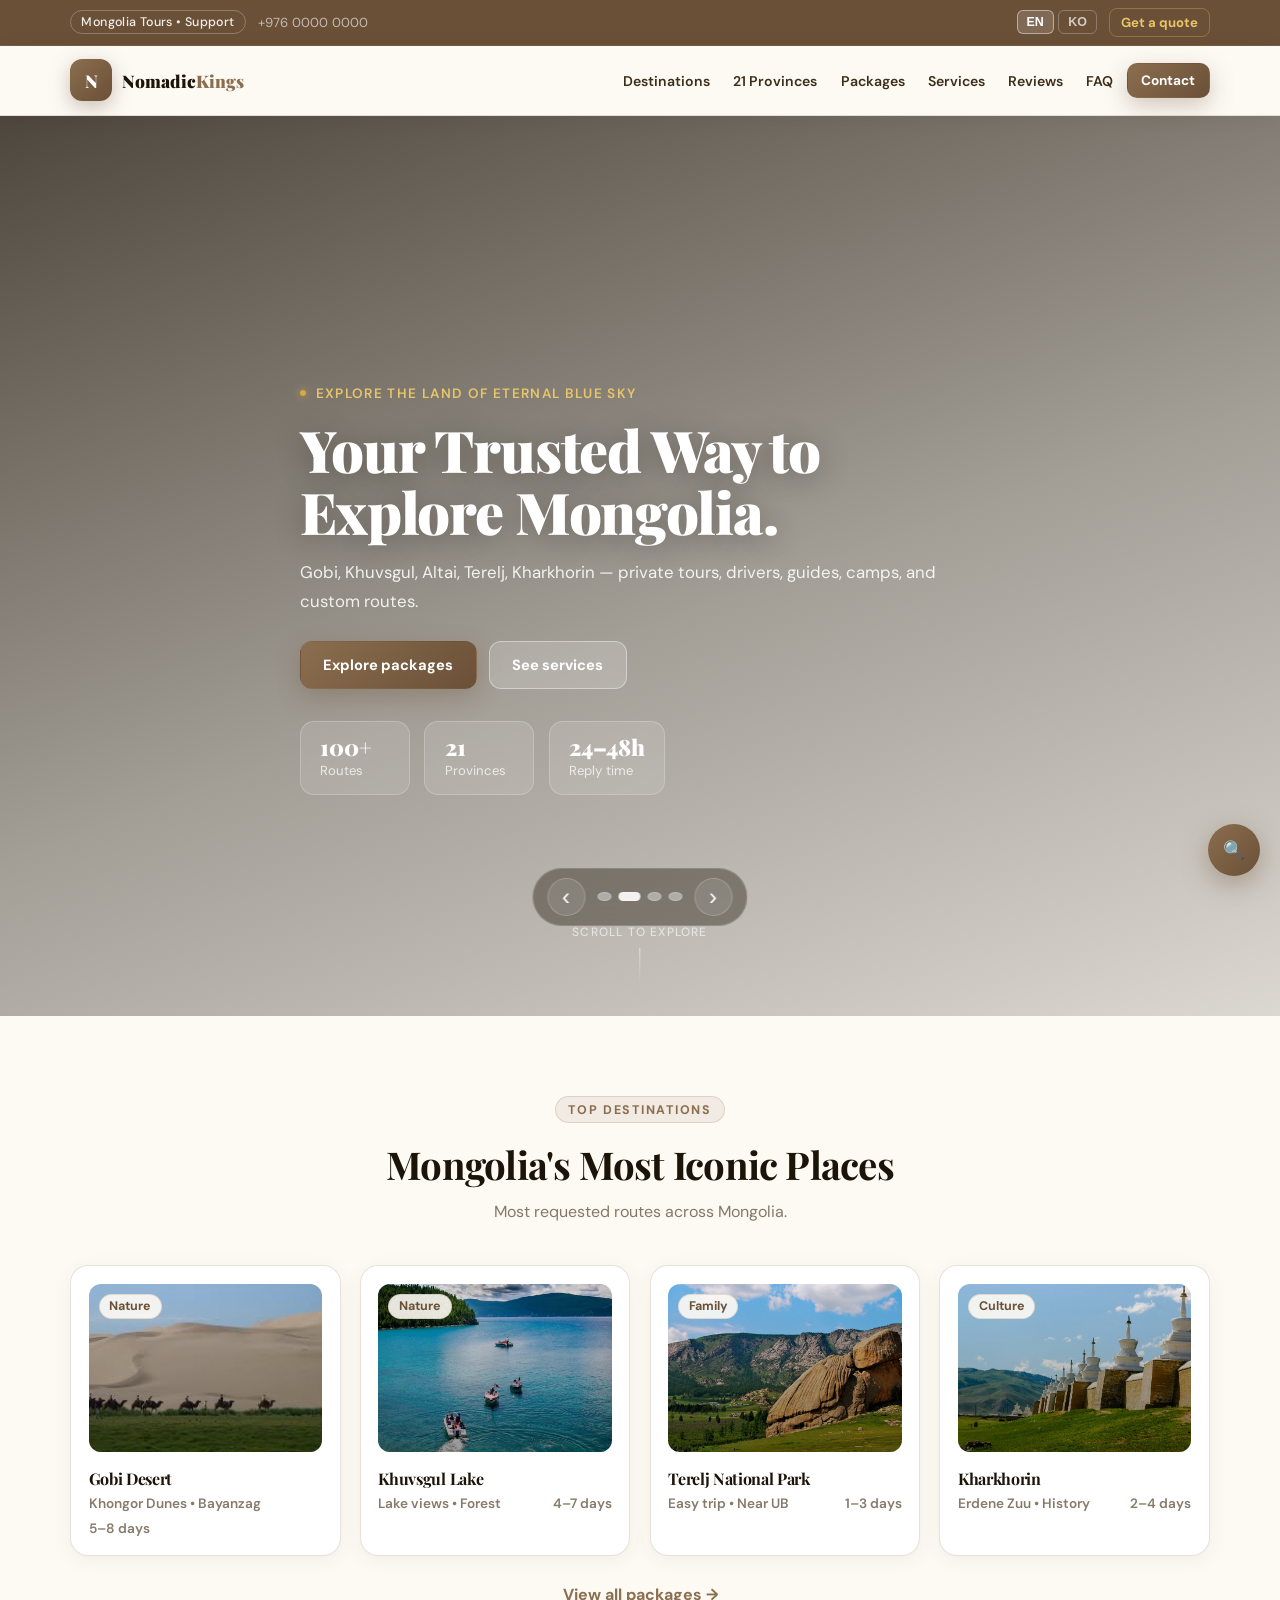
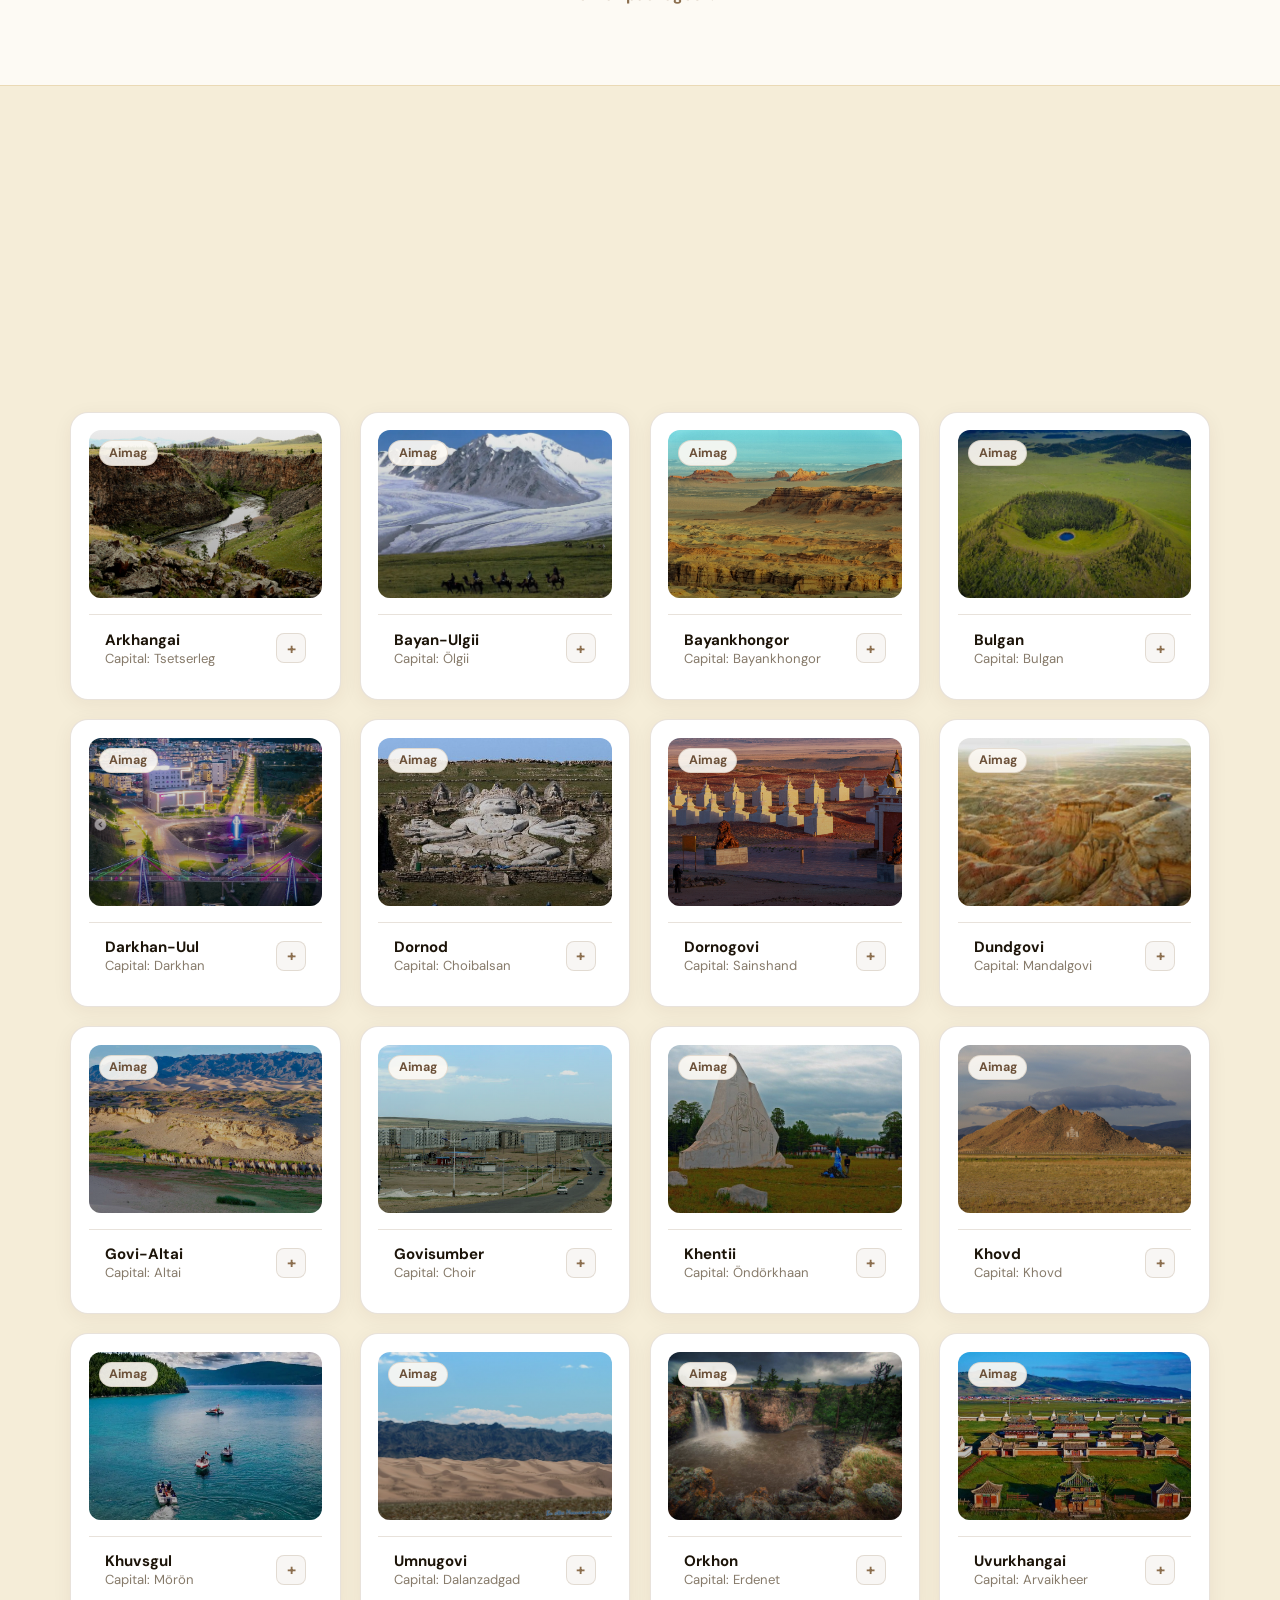
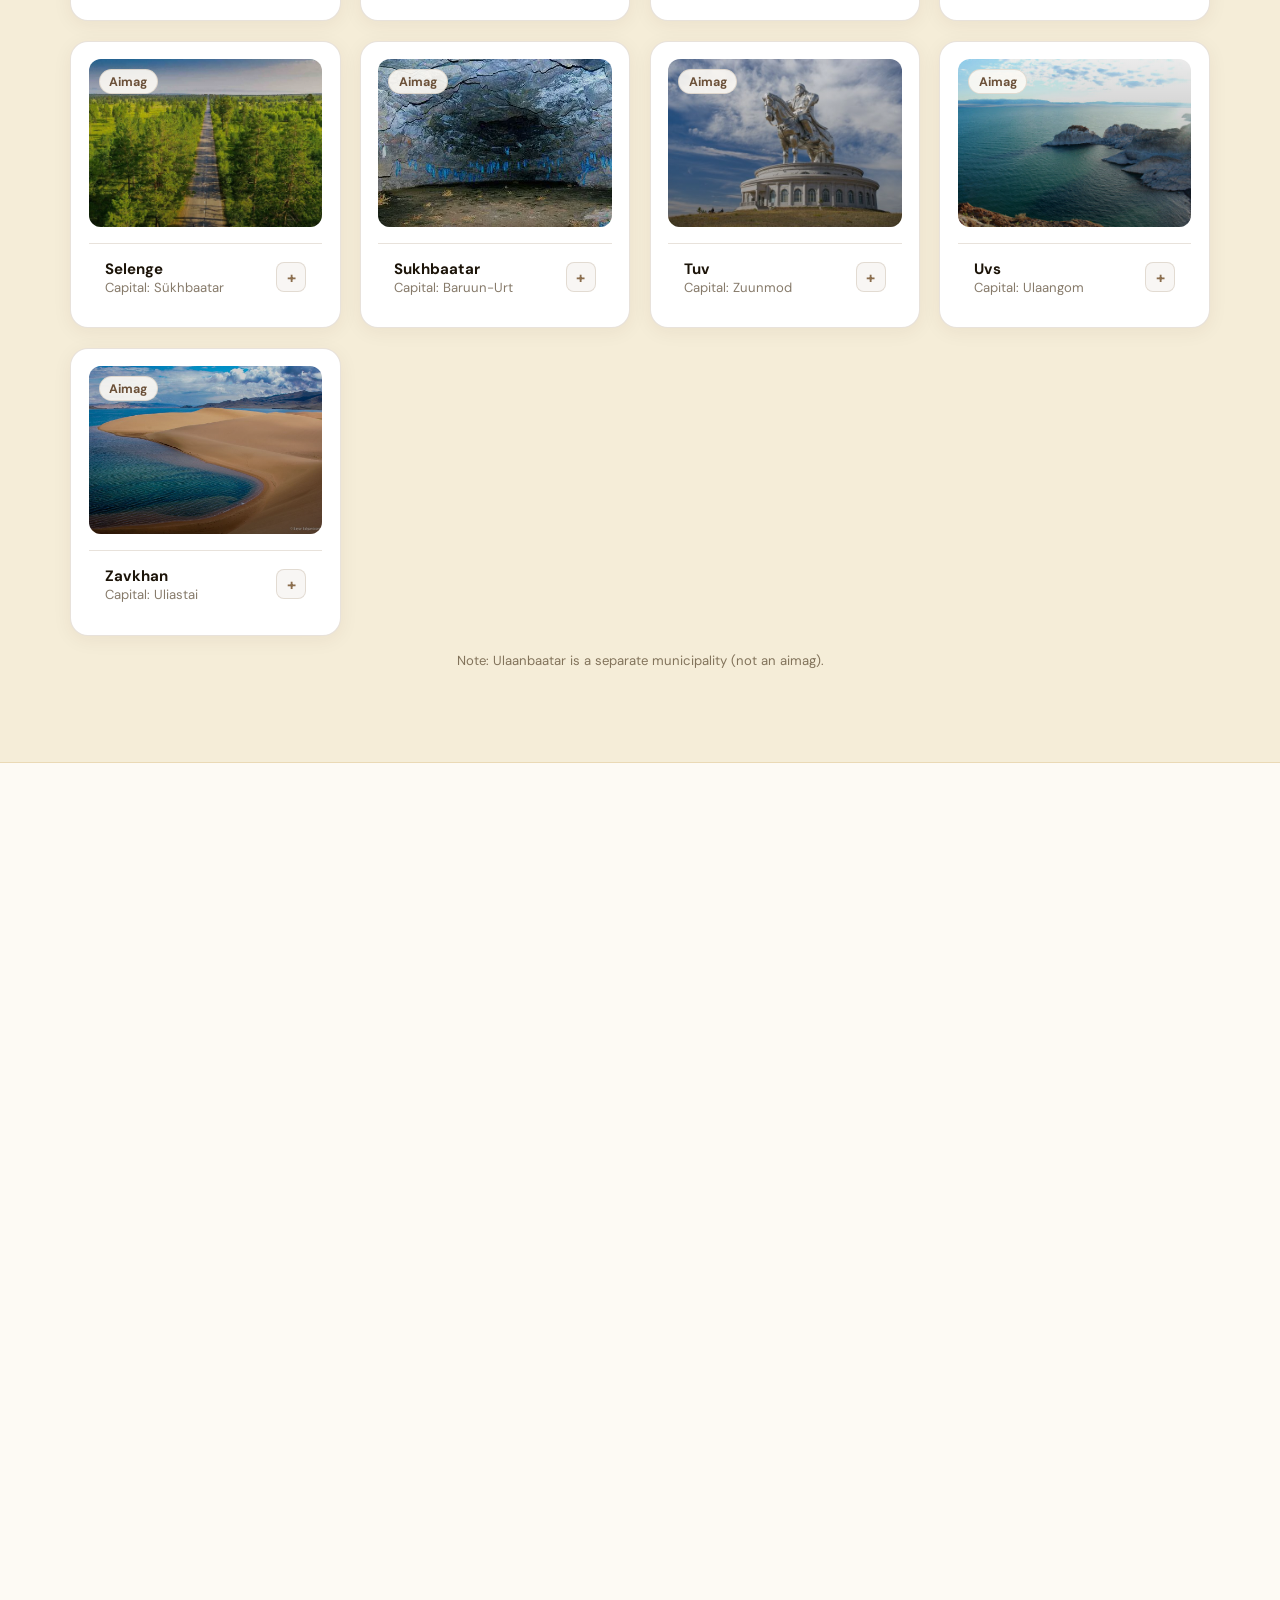
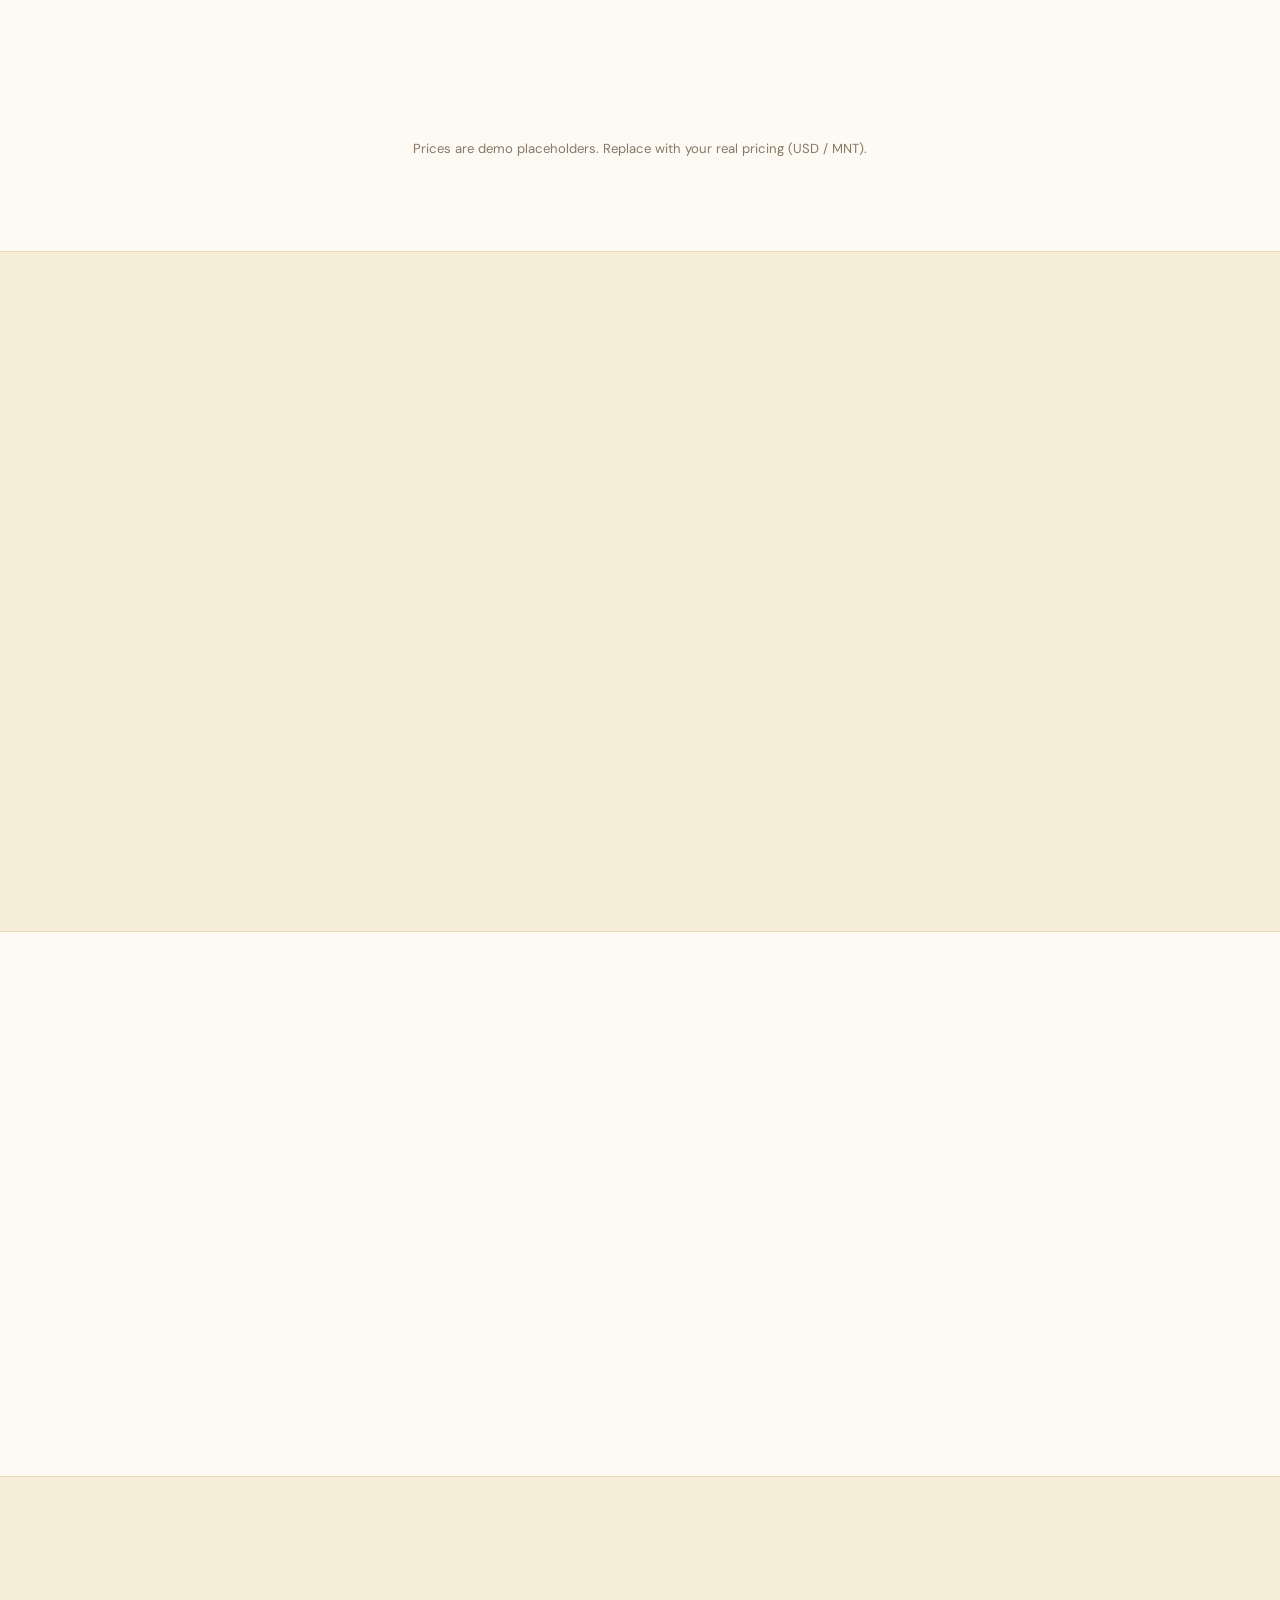
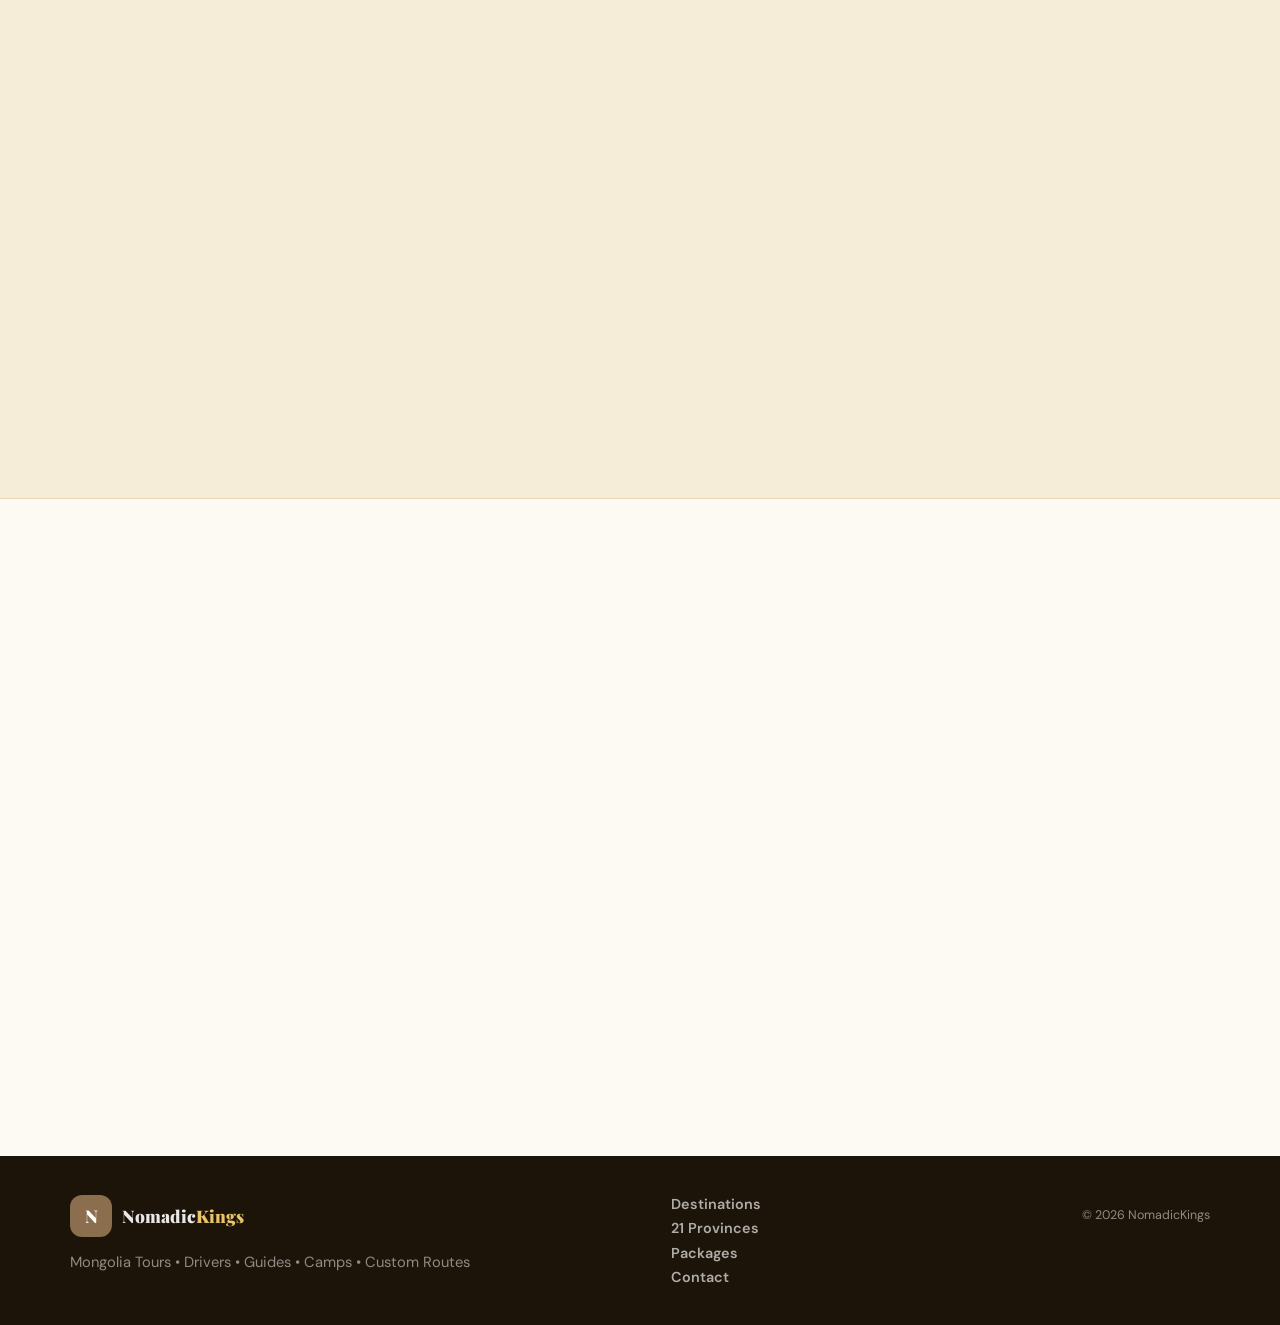
==== commit 45488fa5: "update everyting new" ====
--- a/index.html
+++ b/index.html
@@ -5,374 +5,67 @@
   <meta name="viewport" content="width=device-width, initial-scale=1.0" />
   <title>NomadicKings — Travel Mongolia</title>
   <meta name="description" content="NomadicKings: Mongolia tours, drivers, guides, camps, custom itineraries." />
+  <link rel="preconnect" href="https://fonts.googleapis.com">
+  <link rel="preconnect" href="https://fonts.gstatic.com" crossorigin>
+  <link href="https://fonts.googleapis.com/css2?family=Playfair+Display:ital,wght@0,400;0,700;0,900;1,400;1,700&family=DM+Sans:wght@300;400;500;700&display=swap" rel="stylesheet">
   <link rel="stylesheet" href="index.css" />
 </head>
+<body>
 
-<body>
-  <!-- Topbar -->
-  <div class="topbar">
-    <div class="container topbar-inner">
-      <div class="topbar-left">
-        <span class="pill" data-i18n="top.pill">Mongolia Tours • Support</span>
-        <span class="muted">+976 0000 0000</span>
-      </div>
+  <!-- ═══════════════════════════════════════════════════════
+       Sections are loaded dynamically from /sections/ folder.
+       Each section lives in its own HTML file for easy editing.
+       ═══════════════════════════════════════════════════════ -->
+  <div id="s-topbar"></div>
+  <div id="s-header"></div>
+  <div id="s-progress"></div>
+  <div id="s-hero"></div>
+  <div id="s-destinations"></div>
+  <div id="s-provinces"></div>
+  <div id="s-packages"></div>
+  <div id="s-services"></div>
+  <div id="s-reviews"></div>
+  <div id="s-faq"></div>
+  <div id="s-contact"></div>
+  <div id="s-footer"></div>
+  <div id="s-widgets"></div>
 
-      <div class="topbar-right" style="display:flex; align-items:center;">
-        <div class="lang">
-          <button class="lang-btn is-active" data-lang="en" aria-label="English" type="button">EN</button>
-          <button class="lang-btn" data-lang="ko" aria-label="Korean" type="button">KO</button>
-        </div>
-        <a class="topbar-link" href="#contact" data-i18n="top.quote">Get a quote</a>
-      </div>
-    </div>
-  </div>
+  <script>
+    const SECTIONS = [
+      { id: "s-topbar",       file: "sections/topbar.html"       },
+      { id: "s-header",       file: "sections/header.html"       },
+      { id: "s-progress",     file: "sections/progress.html"     },
+      { id: "s-hero",         file: "sections/hero.html"         },
+      { id: "s-destinations", file: "sections/destinations.html" },
+      { id: "s-provinces",    file: "sections/provinces.html"    },
+      { id: "s-packages",     file: "sections/packages.html"     },
+      { id: "s-services",     file: "sections/services.html"     },
+      { id: "s-reviews",      file: "sections/reviews.html"      },
+      { id: "s-faq",          file: "sections/faq.html"          },
+      { id: "s-contact",      file: "sections/contact.html"      },
+      { id: "s-footer",       file: "sections/footer.html"       },
+      { id: "s-widgets",      file: "sections/widgets.html"      },
+    ];
 
-  <!-- Header -->
-  <header class="header" id="home">
-    <div class="container header-inner">
-      <a class="logo" href="#home" aria-label="NomadicKings Home">
-        <span class="logo-mark">N</span>
-        <span class="logo-text">Nomadic<span class="logo-accent">Kings</span></span>
-      </a>
-
-      <nav class="nav" aria-label="Primary">
-        <button class="nav-toggle" id="navToggle" aria-label="Open menu" aria-expanded="false" type="button">
-          <span></span><span></span><span></span>
-        </button>
-
-        <ul class="nav-list" id="navList">
-          <li><a class="nav-link" href="#destinations" data-i18n="nav.dest">Destinations</a></li>
-          <li><a class="nav-link" href="#provinces" data-i18n="nav.prov">21 Provinces</a></li>
-          <li><a class="nav-link" href="#packages" data-i18n="nav.pack">Packages</a></li>
-          <li><a class="nav-link" href="#services" data-i18n="nav.serv">Services</a></li>
-          <li><a class="nav-link" href="#reviews" data-i18n="nav.rev">Reviews</a></li>
-          <li><a class="nav-link" href="#faq" data-i18n="nav.faq">FAQ</a></li>
-          <li><a class="btn btn-small" href="#contact" data-i18n="nav.contact">Contact</a></li>
-        </ul>
-      </nav>
-    </div>
-  </header>
-
-  <!-- Hero -->
-  <section class="hero hero-photo" id="hero">
-    <div class="container hero-grid">
-      <div class="hero-copy">
-        <h1 data-i18n="hero.h1">Your Trusted Way to Explore Mongolia.</h1>
-        <p class="lead" data-i18n="hero.lead">
-          Gobi, Khuvsgul, Altai, Terelj, Kharkhorin — private tours, drivers, guides, camps, and custom routes.
-        </p>
-
-        <div class="hero-actions">
-          <a class="btn" href="#packages" data-i18n="hero.cta1">Explore packages</a>
-          <a class="btn btn-ghost" href="#services" data-i18n="hero.cta2">See services</a>
-        </div>
-
-        <div class="hero-stats">
-          <div class="stat">
-            <div class="stat-num">100+</div>
-            <div class="stat-label" data-i18n="hero.stat1">Routes</div>
-          </div>
-          <div class="stat">
-            <div class="stat-num">24–48h</div>
-            <div class="stat-label" data-i18n="hero.stat3">Reply time</div>
-          </div>
-        </div>
-      </div>
-    </div>
-
-    <!-- Hero Slider Controls -->
-    <div class="hero-slider" aria-label="Hero image slider">
-      <button class="hs-btn" id="hsPrev" aria-label="Previous image" type="button">‹</button>
-      <div class="hs-dots" id="hsDots" aria-label="Slide dots"></div>
-      <button class="hs-btn" id="hsNext" aria-label="Next image" type="button">›</button>
-    </div>
-
-    <div class="hero-wave" aria-hidden="true"></div>
-  </section>
-
-  <!-- Destinations -->
-  <section class="section section-photo" id="destinations">
-    <div class="container">
-      <div class="section-head">
-        <div>
-          <h2 data-i18n="dest.h2">Top destinations</h2>
-          <p class="muted" data-i18n="dest.p">Most requested routes across Mongolia.</p>
-        </div>
-        <a class="link" href="#packages" data-i18n="dest.link">View packages →</a>
-      </div>
-
-      <div class="grid cards-4" id="destGrid"></div>
-    </div>
-  </section>
-
-  <!-- 21 Provinces -->
-  <section class="section section-alt section-photo" id="provinces">
-    <div class="container">
-      <div class="section-head">
-        <div>
-          <h2 data-i18n="prov.h2">21 Provinces (Aimags)</h2>
-          <p class="muted" data-i18n="prov.p">Browse all provinces — great for planning custom routes.</p>
-        </div>
-
-        <div class="prov-tools">
-          <input id="provSearch" class="prov-search" type="search" placeholder="Search province..." />
-        </div>
-      </div>
-
-      <div class="grid cards-4" id="provGrid"></div>
-
-      <p class="muted tiny" data-i18n="prov.note">
-        Note: Ulaanbaatar is a separate municipality (not an aimag).
-      </p>
-    </div>
-  </section>
-
-  <!-- Packages -->
-  <section class="section section-alt" id="packages">
-    <div class="container">
-      <div class="section-head">
-        <div>
-          <h2 data-i18n="pkg.h2">Tour packages</h2>
-          <p class="muted" data-i18n="pkg.p">Filter by type and pick what fits your time and comfort.</p>
-        </div>
-
-        <div class="filters">
-          <button class="chip is-active" data-filter="all" data-i18n="filter.all" type="button">All</button>
-          <button class="chip" data-filter="nature" data-i18n="filter.nature" type="button">Nature</button>
-          <button class="chip" data-filter="culture" data-i18n="filter.culture" type="button">Culture</button>
-          <button class="chip" data-filter="adventure" data-i18n="filter.adventure" type="button">Adventure</button>
-          <button class="chip" data-filter="family" data-i18n="filter.family" type="button">Family</button>
-        </div>
-      </div>
-
-      <div class="grid cards-3" id="pkgGrid"></div>
-      <p class="muted tiny" data-i18n="pkg.note">Prices are demo placeholders. Replace with your real pricing (USD / MNT).</p>
-    </div>
-  </section>
-
-  <!-- Services -->
-  <section class="section" id="services">
-    <div class="container">
-      <div class="section-head">
-        <div>
-          <h2 data-i18n="serv.h2">What we provide</h2>
-          <p class="muted" data-i18n="serv.p">Everything for a smooth Mongolia journey — in one place.</p>
-        </div>
-      </div>
-
-      <div class="grid cards-4">
-        <div class="card icon-card">
-          <div class="icon">🚙</div>
-          <h3 data-i18n="serv.s1t">4x4 & driver</h3>
-          <p class="muted" data-i18n="serv.s1p">Safe vehicles, experienced drivers, long-distance routes.</p>
-        </div>
-        <div class="card icon-card">
-          <div class="icon">🧭</div>
-          <h3 data-i18n="serv.s2t">Guides</h3>
-          <p class="muted" data-i18n="serv.s2p">English/Korean speaking guide options available.</p>
-        </div>
-        <div class="card icon-card">
-          <div class="icon">⛺</div>
-          <h3 data-i18n="serv.s3t">Camps & stays</h3>
-          <p class="muted" data-i18n="serv.s3p">Ger camps, hotels, and curated stops.</p>
-        </div>
-        <div class="card icon-card">
-          <div class="icon">🗺️</div>
-          <h3 data-i18n="serv.s4t">Custom itinerary</h3>
-          <p class="muted" data-i18n="serv.s4p">We build routes by season, time, and interests.</p>
-        </div>
-      </div>
-
-      <div class="cta">
-        <div>
-          <h3 data-i18n="cta.h3">Want a custom plan?</h3>
-          <p class="muted" data-i18n="cta.p">Share dates, budget, and interests — we’ll propose options.</p>
-        </div>
-        <a class="btn" href="#contact" data-i18n="cta.btn">Request a quote</a>
-      </div>
-    </div>
-  </section>
-
-  <!-- Reviews -->
-  <section class="section section-alt" id="reviews">
-    <div class="container">
-      <div class="section-head">
-        <div>
-          <h2 data-i18n="rev.h2">Client reviews</h2>
-          <p class="muted" data-i18n="rev.p">Feedback from travelers we helped in Mongolia.</p>
-        </div>
-        <div class="slider-actions">
-          <button class="btn btn-ghost btn-small" id="prevReview" aria-label="Previous" type="button">←</button>
-          <button class="btn btn-ghost btn-small" id="nextReview" aria-label="Next" type="button">→</button>
-        </div>
-      </div>
-
-      <div class="review" id="reviewBox" aria-live="polite"></div>
-    </div>
-  </section>
-
-  <!-- FAQ -->
-  <section class="section" id="faq">
-    <div class="container">
-      <div class="section-head">
-        <div>
-          <h2 data-i18n="faq.h2">FAQ</h2>
-          <p class="muted" data-i18n="faq.p">Quick answers before you book.</p>
-        </div>
-      </div>
-
-      <div class="accordion" id="faqAcc">
-        <div class="acc-item">
-          <button class="acc-q" aria-expanded="false" type="button">
-            <span data-i18n="faq.q1">Best season to travel Mongolia?</span>
-            <span class="acc-icon">+</span>
-          </button>
-          <div class="acc-a"><p data-i18n="faq.a1">June–September is most popular. Shoulder seasons can be great depending on route and weather.</p></div>
-        </div>
-
-        <div class="acc-item">
-          <button class="acc-q" aria-expanded="false" type="button">
-            <span data-i18n="faq.q2">Private tour or group tour?</span>
-            <span class="acc-icon">+</span>
-          </button>
-          <div class="acc-a"><p data-i18n="faq.a2">Private tours give you flexibility. Group tours are more budget-friendly. We can offer both.</p></div>
-        </div>
-
-        <div class="acc-item">
-          <button class="acc-q" aria-expanded="false" type="button">
-            <span data-i18n="faq.q3">Do you provide English/Korean guides?</span>
-            <span class="acc-icon">+</span>
-          </button>
-          <div class="acc-a"><p data-i18n="faq.a3">Yes. Availability depends on dates — book early for peak season.</p></div>
-        </div>
-
-        <div class="acc-item">
-          <button class="acc-q" aria-expanded="false" type="button">
-            <span data-i18n="faq.q4">What’s included in packages?</span>
-            <span class="acc-icon">+</span>
-          </button>
-          <div class="acc-a"><p data-i18n="faq.a4">Typically: vehicle + driver, fuel, accommodation, and itinerary support. Meals and guide may vary by package.</p></div>
-        </div>
-      </div>
-    </div>
-  </section>
-
-  <!-- Contact -->
-  <section class="section section-alt" id="contact">
-    <div class="container contact-grid">
-      <div>
-        <h2 data-i18n="contact.h2">Contact</h2>
-        <p class="muted" data-i18n="contact.p">
-          Tell us your dates, destinations, number of travelers, and comfort level. We’ll reply with options.
-        </p>
-
-        <div class="contact-cards">
-          <div class="card">
-            <h3 data-i18n="contact.officeT">Office</h3>
-            <p class="muted" data-i18n="contact.officeP">Ulaanbaatar, Mongolia</p>
-          </div>
-          <div class="card">
-            <h3 data-i18n="contact.phoneT">Phone</h3>
-            <p class="muted">+976 0000 0000</p>
-          </div>
-          <div class="card">
-            <h3 data-i18n="contact.emailT">Email</h3>
-            <p class="muted">hello@nomadickings.com</p>
-          </div>
-        </div>
-      </div>
-
-      <div class="card contact-form">
-        <h3 data-i18n="contact.formT">Request a quote</h3>
-        <form id="contactForm" class="form">
-          <label class="field">
-            <span data-i18n="contact.name">Name</span>
-            <input id="cName" type="text" placeholder="Your name" required />
-          </label>
-          <label class="field">
-            <span data-i18n="contact.email">Email</span>
-            <input id="cEmail" type="email" placeholder="you@email.com" required />
-          </label>
-          <label class="field">
-            <span data-i18n="contact.msg">Message</span>
-            <textarea id="cMsg" rows="5" placeholder="Dates, destinations, travelers, budget..." required></textarea>
-          </label>
-
-          <button class="btn btn-full" type="submit" data-i18n="contact.send">Send</button>
-          <p class="muted tiny" id="contactHint"></p>
-        </form>
-      </div>
-    </div>
-  </section>
-
-  <!-- Footer -->
-  <footer class="footer">
-    <div class="container footer-inner">
-      <div>
-        <div class="logo footer-logo">
-          <span class="logo-mark">N</span>
-          <span class="logo-text">Nomadic<span class="logo-accent">Kings</span></span>
-        </div>
-        <p class="muted small" data-i18n="footer.tagline">Mongolia Tours • Drivers • Guides • Camps • Custom Routes</p>
-      </div>
-
-      <div class="footer-links">
-        <a href="#destinations" data-i18n="nav.dest">Destinations</a>
-        <a href="#provinces" data-i18n="nav.prov">21 Provinces</a>
-        <a href="#packages" data-i18n="nav.pack">Packages</a>
-        <a href="#contact" data-i18n="nav.contact">Contact</a>
-      </div>
-
-      <p class="muted tiny">© <span id="year"></span> NomadicKings</p>
-    </div>
-  </footer>
-
-  <button class="to-top" id="toTop" aria-label="Back to top" type="button">↑</button>
-
-  <!-- Floating Quick Search -->
-  <div class="quick-search-wrapper" aria-label="Quick search floating">
-    <button class="fab-search" id="openSearch" aria-label="Open quick search" type="button">🔍</button>
-
-    <aside class="hero-card" id="mobileSearchBox" aria-label="Trip search">
-      <button class="search-close" id="closeSearch" aria-label="Close" type="button">✕</button>
-
-      <h2 class="card-title" data-i18n="search.title">Quick tour search</h2>
-      <p class="muted small" data-i18n="search.sub">We’ll propose 2–3 options based on your needs.</p>
-
-      <form id="searchForm" class="form">
-        <label class="field">
-          <span data-i18n="search.destLabel">Destination</span>
-          <input id="qDestination" type="text" placeholder="Gobi, Khuvsgul, Altai..." autocomplete="off" />
-        </label>
-
-        <div class="form-row">
-          <label class="field">
-            <span data-i18n="search.dateLabel">Start date</span>
-            <input id="qDate" type="date" />
-          </label>
-
-          <label class="field">
-            <span data-i18n="search.styleLabel">Style</span>
-            <select id="qStyle">
-              <option value="any" data-i18n="search.styleAny">Any</option>
-              <option value="budget" data-i18n="search.styleBudget">Budget</option>
-              <option value="mid" data-i18n="search.styleMid">Mid-range</option>
-              <option value="lux" data-i18n="search.styleLux">Premium</option>
-            </select>
-          </label>
-        </div>
-
-        <button class="btn btn-full" type="submit" data-i18n="search.btn">Get options</button>
-        <p class="muted tiny" data-i18n="search.tip">Tip: try “Gobi” + “Mid-range”.</p>
-      </form>
-
-      <div id="searchResult" class="search-result" aria-live="polite"></div>
-    </aside>
-  </div>
-
-  <!-- Dim overlay -->
-  <div class="mobile-dim is-hidden" id="mobileDim" aria-hidden="true"></div>
-
-  <script src="index.js"></script>
+    Promise.all(
+      SECTIONS.map(({ id, file }) =>
+        fetch(file)
+          .then(r => {
+            if (!r.ok) throw new Error("Failed to load " + file + ": " + r.status);
+            return r.text();
+          })
+          .then(html => { document.getElementById(id).innerHTML = html; })
+          .catch(err => {
+            console.error(err);
+            document.getElementById(id).innerHTML =
+              "<p style='color:red;padding:1rem;'>Could not load <b>" + file + "</b></p>";
+          })
+      )
+    ).then(() => {
+      const s = document.createElement("script");
+      s.src = "index.js";
+      document.body.appendChild(s);
+    });
+  </script>
 </body>
-</html>
+</html>
--- a/index.css
+++ b/index.css
@@ -1,539 +1,817 @@
-:root{
-      --bg:#ffffff;
-      --panel:#ffffff;
-      --text:#0b0b0b;
-      --muted:rgba(0,0,0,.65);
-      --line:rgba(0,0,0,.12);
-      --shadow:0 18px 50px rgba(0,0,0,.12);
-      --radius:18px;
-      --max:1120px;
-
-      --brand:#0ea5e9;
-      --brand2:#22c55e;
-
-      /* JS slider sets this */
-      --hero-img: url("img/nuur.jpg");
-      --dest-img: url("https://www.toursmongolia.com/uploads/Amazing_landscape_khovsgol_lake_bayar.jpg");
-      --prov-img: url("https://www.toursmongolia.com/uploads/Amazing_landscape_Gobi_desert_bayar.jpg");
-    }
-
-    *{ box-sizing:border-box; }
-    html{ scroll-behavior:smooth; }
-    body{
-      margin:0;
-      font-family: ui-sans-serif, system-ui, -apple-system, Segoe UI, Roboto, Helvetica, Arial;
-      color:var(--text);
-      background:var(--bg);
-      -webkit-font-smoothing: antialiased;
-      -moz-osx-font-smoothing: grayscale;
-    }
-    a{ color:inherit; text-decoration:none; }
-    .container{ width:min(var(--max), 92vw); margin:0 auto; }
-    .muted{ color:var(--muted); }
-    .small{ font-size:.95rem; }
-    .tiny{ font-size:.85rem; }
-
-    /* Topbar */
-    .topbar{ border-bottom:1px solid var(--line); background:#fff; }
-    .topbar-inner{ display:flex; align-items:center; justify-content:space-between; padding:.6rem 0; gap:1rem; }
-    .pill{ display:inline-flex; padding:.25rem .6rem; border:1px solid var(--line); border-radius:999px; font-size:.85rem; }
-    .topbar-left{ display:flex; align-items:center; gap:.7rem; }
-    .topbar-link{ font-weight:700; color:var(--brand); }
-
-    .lang{ display:flex; gap:.35rem; align-items:center; margin-right:.7rem; }
-    .lang-btn{
-      border:1px solid var(--line);
-      background:#fff;
-      border-radius:999px;
-      padding:.35rem .6rem;
-      font-weight:900;
-      cursor:pointer;
-    }
-    .lang-btn.is-active{
-      border-color: rgba(14,165,233,.45);
-      box-shadow: 0 0 0 4px rgba(14,165,233,.12);
-    }
-
-    /* Header */
-    .header{
-      position:sticky;
-      top:0;
-      z-index:50;
-      background:rgba(255,255,255,.86);
-      backdrop-filter: blur(10px);
-      border-bottom:1px solid var(--line);
-    }
-    .header-inner{ display:flex; align-items:center; justify-content:space-between; padding:.9rem 0; gap:1rem; }
-
-    .logo{ display:flex; align-items:center; gap:.6rem; font-weight:900; letter-spacing:-.02em; }
-    .logo-mark{
-      width:40px; height:40px;
-      border-radius:12px;
-      display:grid;
-      place-items:center;
-      background:linear-gradient(135deg, var(--brand), var(--brand2));
-      color:#fff;
-      box-shadow: var(--shadow);
-    }
-    .logo-text{ font-size:1.05rem; }
-    .logo-accent{ color:var(--brand); }
-
-    .nav{ position:relative; }
-    .nav-toggle{
-      display:none;
-      width:44px; height:40px;
-      border:1px solid var(--line);
-      background:#fff;
-      border-radius:12px;
-      cursor:pointer;
-    }
-    .nav-toggle span{ display:block; height:2px; background:#111; margin:6px 10px; border-radius:2px; }
-
-    .nav-list{
-      display:flex; align-items:center; gap:1rem;
-      list-style:none; margin:0; padding:0;
-    }
-    .nav-link{ font-weight:700; color:rgba(0,0,0,.75); }
-    .nav-link:hover{ color:#000; }
-
-    /* Buttons */
-    .btn{
-      display:inline-flex; align-items:center; justify-content:center;
-      padding:.85rem 1.05rem;
-      border-radius:14px;
-      border:1px solid transparent;
-      background:linear-gradient(135deg, var(--brand), #2563eb);
-      color:#fff;
-      font-weight:800;
-      box-shadow: 0 12px 30px rgba(14,165,233,.25);
-    }
-    .btn:hover{ transform: translateY(-1px); }
-    .btn:active{ transform: translateY(0); }
-    .btn-ghost{
-      background:#fff; color:#111;
-      border:1px solid var(--line);
-      box-shadow:none;
-    }
-    .btn-small{ padding:.55rem .8rem; border-radius:12px; }
-    .btn-full{ width:100%; }
-    .link{ font-weight:800; color:var(--brand); }
-
-    /* HERO */
-    .hero{
-      position:relative;
-      overflow:hidden;
-    }
-    .hero.hero-photo{
-      min-height: 100vh;
-      display:flex;
-      align-items:center;
-    }
-    .hero-photo{
-      background:
-        radial-gradient(900px 400px at 10% 10%, rgba(14,165,233,.18), transparent 60%),
-        radial-gradient(900px 400px at 90% 20%, rgba(34,197,94,.14), transparent 60%);
-    }
-    .hero-photo::before{
-      content:"";
-      position:absolute; inset:0;
-      background-image: var(--hero-img);
-      background-size: cover;
-      background-position:center;
-      transform: scale(1.08);
-      filter: saturate(1.1) contrast(1.12) brightness(.78);
-      z-index:-2;
-    }
-    .hero-photo::after{
-      content:"";
-      position:absolute; inset:0;
-      background:
-        radial-gradient(1200px 600px at 20% 20%, rgba(0,0,0,.35), transparent 55%),
-        radial-gradient(900px 500px at 80% 10%, rgba(0,0,0,.45), transparent 60%),
-        linear-gradient(180deg, rgba(0,0,0,.78) 0%, rgba(0,0,0,.55) 35%, rgba(255,255,255,.92) 100%);
-      z-index:-1;
-    }
-
-    .hero-grid{
-      display:grid;
-      grid-template-columns: 1fr;
-      gap: 1.4rem;
-      padding: 6.2rem 0 3.2rem;
-    }
-    .hero-copy h1{
-      font-size: clamp(2rem, 3.6vw, 3.2rem);
-      line-height:1.05;
-      margin:0 0 .8rem;
-      letter-spacing:-.03em;
-      color:#fff;
-      text-shadow: 0 10px 40px rgba(0,0,0,.35);
-    }
-    .lead{
-      font-size:1.1rem;
-      line-height:1.6;
-      margin:0 0 1.2rem;
-      color:rgba(255,255,255,.90);
-      text-shadow: 0 10px 40px rgba(0,0,0,.35);
-    }
-    .hero-actions{ display:flex; gap:.8rem; flex-wrap:wrap; margin-bottom:1.2rem; }
-
-    .hero-stats{ display:flex; gap:1rem; flex-wrap:wrap; }
-    .stat{
-      border:1px solid rgba(255,255,255,.25);
-      background:rgba(255,255,255,.14);
-      backdrop-filter: blur(10px);
-      border-radius:16px;
-      padding:.8rem 1rem;
-      min-width:140px;
-      color:#fff;
-    }
-    .stat-num{ font-weight:900; font-size:1.25rem; }
-    .stat-label{ color:rgba(255,255,255,.82); font-size:.9rem; }
-
-    .hero-wave{ height:70px; background: linear-gradient(to bottom, transparent, #fff); }
-
-    /* Slider UI */
-    .hero-slider{
-      position: absolute;
-      left: 50%;
-      bottom: 22px;
-      transform: translateX(-50%);
-      display: flex;
-      align-items: center;
-      gap: 14px;
-      z-index: 5;
-      padding: 10px 14px;
-      border-radius: 999px;
-      background: rgba(0,0,0,.35);
-      border: 1px solid rgba(255,255,255,.18);
-      backdrop-filter: blur(10px);
-    }
-    .hs-btn{
-      width: 42px;
-      height: 42px;
-      border-radius: 999px;
-      border: 1px solid rgba(255,255,255,.22);
-      background: rgba(0,0,0,.25);
-      color: #fff;
-      font-size: 28px;
-      line-height: 1;
-      cursor: pointer;
-    }
-    .hs-btn:hover{ background: rgba(0,0,0,.40); }
-    .hs-dots{ display: flex; gap: 8px; align-items: center; }
-    .hs-dot{
-      width: 10px; height: 10px; border-radius: 999px;
-      background: rgba(255,255,255,.45);
-      border: 1px solid rgba(255,255,255,.25);
-      cursor: pointer;
-    }
-    .hs-dot.is-active{ width: 22px; background: rgba(255,255,255,.92); }
-
-    /* Sections */
-    .section{ padding:3.2rem 0; position:relative; }
-    .section-alt{ background:rgba(0,0,0,.02); border-top:1px solid var(--line); border-bottom:1px solid var(--line); }
-
-    .section-photo::before{
-      content:"";
-      position:absolute; inset:0;
-      opacity:.12;
-      background-image: var(--dest-img);
-      background-size: cover;
-      background-position:center;
-      z-index:-1;
-    }
-    #provinces.section-photo::before{ background-image: var(--prov-img); }
-
-    .section-head{
-      display:flex; align-items:flex-end; justify-content:space-between;
-      gap:1rem; margin-bottom:1.4rem;
-    }
-    .section-head h2{ margin:0; font-size:1.8rem; letter-spacing:-.02em; }
-
-    .grid{ display:grid; gap:1rem; }
-    .cards-4{ grid-template-columns: repeat(4, 1fr); }
-    .cards-3{ grid-template-columns: repeat(3, 1fr); }
-
-    .card{
-      background:var(--panel);
-      border:1px solid var(--line);
-      border-radius: var(--radius);
-      box-shadow: 0 10px 28px rgba(0,0,0,.06);
-      padding:1rem;
-    }
-    .card:hover{ transform: translateY(-2px); }
-
-    .card-media{
-      border-radius:16px;
-      height:160px;
-      margin-bottom:.9rem;
-      position:relative;
-      overflow:hidden;
-      background-size:cover;
-      background-position:center;
-    }
-    .card-media::after{
-      content:"";
-      position:absolute; inset:0;
-      background: radial-gradient(220px 220px at 20% 20%, rgba(255,255,255,.25), transparent 60%),
-                linear-gradient(180deg, rgba(0,0,0,.15), rgba(0,0,0,.35));
-    }
-    .card-badge{
-      position:absolute;
-      top:12px; left:12px;
-      background:rgba(255,255,255,.85);
-      border:1px solid var(--line);
-      border-radius:999px;
-      padding:.25rem .6rem;
-      font-weight:900;
-      font-size:.85rem;
-      z-index:2;
-    }
-    .card h3{ margin:.2rem 0 .35rem; }
-    .card .meta{
-      display:flex; justify-content:space-between; gap:.7rem; flex-wrap:wrap;
-      color:var(--muted);
-      font-weight:800;
-      font-size:.92rem;
-    }
-    .card .price{
-      margin-top:.8rem;
-      display:flex; align-items:center; justify-content:space-between;
-      gap:.7rem;
-    }
-
-    .filters{ display:flex; gap:.5rem; flex-wrap:wrap; }
-    .chip{
-      border:1px solid var(--line);
-      background:#fff;
-      border-radius:999px;
-      padding:.45rem .8rem;
-      font-weight:900;
-      cursor:pointer;
-    }
-    .chip.is-active{
-      border-color: rgba(14,165,233,.45);
-      box-shadow: 0 0 0 4px rgba(14,165,233,.12);
-    }
-
-    .icon-card .icon{
-      width:44px; height:44px;
-      border-radius:14px;
-      display:grid;
-      place-items:center;
-      background:rgba(14,165,233,.12);
-      border:1px solid rgba(14,165,233,.25);
-      margin-bottom:.7rem;
-      font-size:1.2rem;
-    }
-
-    .cta{
-      margin-top:1.6rem;
-      display:flex;
-      justify-content:space-between;
-      align-items:center;
-      gap:1rem;
-      padding:1.1rem 1.2rem;
-      border-radius: 20px;
-      border:1px solid var(--line);
-      background: linear-gradient(135deg, rgba(14,165,233,.10), rgba(34,197,94,.08));
-    }
-
-    /* Provinces tools */
-    .prov-tools{ display:flex; gap:.6rem; align-items:center; }
-    .prov-search{
-      width:min(340px, 62vw);
-      padding:.75rem .9rem;
-      border-radius:14px;
-      border:1px solid var(--line);
-      background:#fff;
-      font-weight:800;
-      outline:none;
-    }
-    .prov-search:focus{
-      border-color: rgba(14,165,233,.55);
-      box-shadow: 0 0 0 4px rgba(14,165,233,.12);
-    }
-
-    .review{
-      border:1px solid var(--line);
-      border-radius: var(--radius);
-      background:#fff;
-      padding:1.2rem;
-      box-shadow: var(--shadow);
-    }
-    .review-top{ display:flex; align-items:center; justify-content:space-between; gap:1rem; }
-    .review-name{ font-weight:900; }
-    .stars{ font-weight:900; }
-    .review p{ margin:.7rem 0 0; color:rgba(0,0,0,.75); line-height:1.7; }
-    .slider-actions{ display:flex; gap:.5rem; }
-
-    .accordion{ display:grid; gap:.8rem; }
-    .acc-item{ border:1px solid var(--line); border-radius: 16px; overflow:hidden; background:#fff; }
-    .acc-q{
-      width:100%;
-      padding:1rem 1rem;
-      background:#fff;
-      border:0;
-      display:flex;
-      align-items:center;
-      justify-content:space-between;
-      gap:1rem;
-      font:inherit;
-      font-weight:900;
-      cursor:pointer;
-    }
-    .acc-icon{
-      width:34px; height:34px;
-      border-radius:12px;
-      border:1px solid var(--line);
-      display:grid;
-      place-items:center;
-    }
-    .acc-a{ max-height:0; overflow:hidden; transition: max-height .25s ease; }
-    .acc-a p{ margin:0; padding:0 1rem 1rem; color:rgba(0,0,0,.75); line-height:1.7; }
-
-    .contact-grid{
-      display:grid;
-      grid-template-columns: 1.2fr 1fr;
-      gap:1.2rem;
-      align-items:start;
-    }
-    .contact-cards{
-      margin-top:1rem;
-      display:grid;
-      grid-template-columns: repeat(3, 1fr);
-      gap:.8rem;
-    }
-
-    .footer{ border-top:1px solid var(--line); padding:2rem 0; background:#fff; }
-    .footer-inner{ display:grid; grid-template-columns: 1.4fr 1fr 1fr; gap:1rem; align-items:start; }
-    .footer-links{ display:grid; gap:.35rem; font-weight:900; color:rgba(0,0,0,.75); }
-
-    .to-top{
-      position:fixed;
-      right:18px;
-      bottom:18px;
-      width:44px;
-      height:44px;
-      border-radius:14px;
-      border:1px solid var(--line);
-      background:#fff;
-      box-shadow: var(--shadow);
-      cursor:pointer;
-      display:none;
-      font-weight:900;
-      z-index: 9998;
-    }
-
-    /* Forms */
-    .form{ display:grid; gap:.9rem; margin-top:.9rem; }
-    .form-row{ display:grid; grid-template-columns: 1fr 1fr; gap:.8rem; }
-    .field{ display:grid; gap:.35rem; font-weight:800; font-size:.92rem; }
-    .field input, .field select, .field textarea{
-      font:inherit;
-      font-weight:700;
-      padding:.85rem .9rem;
-      border-radius:14px;
-      border:1px solid var(--line);
-      background:#fff;
-      outline:none;
-    }
-    .field input:focus, .field select:focus, .field textarea:focus{
-      border-color: rgba(14,165,233,.55);
-      box-shadow: 0 0 0 4px rgba(14,165,233,.12);
-    }
-    .search-result{ margin-top:1rem; border-top:1px solid var(--line); padding-top:1rem; display:grid; gap:.6rem; }
-
-    /* Floating Quick Search */
-    .quick-search-wrapper{
-      position: fixed;
-      right: 22px;
-      bottom: 22px;
-      z-index: 9999;
-    }
-    .fab-search{
-      width: 60px;
-      height: 60px;
-      border-radius: 999px;
-      border: none;
-      background: linear-gradient(135deg, var(--brand), #2563eb);
-      color: #fff;
-      font-size: 20px;
-      font-weight: 900;
-      cursor: pointer;
-      box-shadow: 0 15px 40px rgba(0,0,0,.25);
-    }
-    .fab-search:hover{ transform: translateY(-1px); }
-    .fab-search:active{ transform: translateY(0); }
-
-    .hero-card{
-      position: absolute;
-      bottom: 78px;
-      right: 0;
-      width: min(380px, 92vw);
-      max-height: 75vh;
-      overflow: auto;
-      display: none;
-      background: rgba(255,255,255,.97);
-      border:1px solid rgba(0,0,0,.10);
-      border-radius: 18px;
-      padding: 1.2rem;
-      box-shadow: 0 20px 60px rgba(0,0,0,.25);
-    }
-    .hero-card.is-open{ display:block; }
-    .card-title{ margin:.1rem 0 .3rem; }
-
-    .search-close{
-      position:absolute;
-      top:10px;
-      right:10px;
-      width:40px;
-      height:40px;
-      border-radius:12px;
-      border:1px solid rgba(0,0,0,.12);
-      background:#fff;
-      font-size:18px;
-      font-weight:900;
-      cursor:pointer;
-    }
-
-    .mobile-dim{
-      position: fixed;
-      inset: 0;
-      background: rgba(0,0,0,.45);
-      backdrop-filter: blur(6px);
-      z-index: 9998;
-    }
-    .mobile-dim.is-hidden{ display:none; }
-
-    /* Responsive */
-    @media (max-width: 980px){
-      .cards-4{ grid-template-columns: repeat(2, 1fr); }
-      .cards-3{ grid-template-columns: repeat(2, 1fr); }
-      .contact-grid{ grid-template-columns: 1fr; }
-      .contact-cards{ grid-template-columns: 1fr; }
-      .footer-inner{ grid-template-columns: 1fr; }
-    }
-    @media (max-width: 680px){
-      .nav-toggle{ display:inline-block; }
-      .nav-list{
-        display:none;
-        position:absolute;
-        right:0;
-        top:56px;
-        width:min(320px, 92vw);
-        flex-direction:column;
-        align-items:stretch;
-        gap:.6rem;
-        padding:.8rem;
-        border:1px solid var(--line);
-        background:#fff;
-        border-radius:16px;
-        box-shadow: var(--shadow);
-      }
-      .nav-list.is-open{ display:flex; }
-      .form-row{ grid-template-columns: 1fr; }
-      .cards-4, .cards-3{ grid-template-columns: 1fr; }
-      .hero-slider{ bottom: 14px; gap: 10px; }
-      .hs-btn{ width: 38px; height: 38px; font-size: 26px; }
-    }+/* =========================================================
+   NomadicKings — Travel Mongolia
+   Design: Warm earth tones, Playfair Display + DM Sans
+   ========================================================= */
+
+:root {
+  /* Earth & Sky Palette */
+  --sand:       #F5EDD8;
+  --sand-dark:  #EAD9B5;
+  --stone:      #C8B89A;
+  --earth:      #8B6E4E;
+  --earth-dark: #6B5038;
+  --sky:        #4A90D9;
+  --sky-light:  #7AB3E8;
+  --sky-dark:   #2C6BAD;
+  --steppe:     #5C7A3E;
+  --steppe-light:#7FA355;
+  --gold:       #D4A843;
+  --gold-light: #E8C46A;
+  --ember:      #C0522A;
+  --cream:      #FDFAF4;
+  --ink:        #1C1409;
+  --ink-soft:   #3D2E1A;
+
+  /* Semantic aliases */
+  --bg:         var(--cream);
+  --panel:      #FFFFFF;
+  --text:       var(--ink);
+  --muted:      rgba(60, 40, 15, 0.62);
+  --line:       rgba(139, 110, 78, 0.2);
+  --shadow:     0 20px 60px rgba(60, 35, 10, 0.12);
+  --radius:     18px;
+  --max:        1140px;
+
+  /* Keep brand vars for JS compatibility */
+  --brand:      var(--sky);
+  --brand2:     var(--steppe);
+
+  /* Hero image — set by JS */
+  --hero-img:   url("img/nuur.jpg");
+}
+
+/* ── Reset & Base ── */
+*, *::before, *::after { box-sizing: border-box; }
+html { scroll-behavior: smooth; }
+body {
+  margin: 0;
+  font-family: 'DM Sans', ui-sans-serif, system-ui, sans-serif;
+  font-size: 16px;
+  color: var(--text);
+  background: var(--bg);
+  -webkit-font-smoothing: antialiased;
+  overflow-x: hidden;
+}
+a { color: inherit; text-decoration: none; }
+h1, h2, h3 {
+  font-family: 'Playfair Display', Georgia, serif;
+  letter-spacing: -0.02em;
+}
+.container { width: min(var(--max), 92vw); margin: 0 auto; }
+.muted { color: var(--muted); }
+.small { font-size: .92rem; }
+.tiny { font-size: .82rem; }
+.note-text { margin-top: 1rem; text-align: center; }
+
+/* ── Scroll Reveal ── */
+.reveal {
+  opacity: 0;
+  transform: translateY(28px);
+  transition: opacity .65s ease, transform .65s ease;
+}
+.reveal.is-visible {
+  opacity: 1;
+  transform: translateY(0);
+}
+
+/* ── Topbar ── */
+.topbar {
+  background: var(--earth-dark);
+  color: rgba(255,255,255,.85);
+  border-bottom: 1px solid rgba(255,255,255,.08);
+}
+.topbar-inner {
+  display: flex; align-items: center; justify-content: space-between;
+  padding: .5rem 0; gap: 1rem;
+}
+.topbar-left { display: flex; align-items: center; gap: .75rem; }
+.pill {
+  display: inline-flex; align-items: center;
+  padding: .2rem .65rem;
+  border: 1px solid rgba(255,255,255,.25);
+  border-radius: 999px;
+  font-size: .78rem;
+  font-weight: 500;
+  color: rgba(255,255,255,.9);
+  letter-spacing: .03em;
+}
+.topbar-phone { font-size: .82rem; color: rgba(255,255,255,.6); }
+.topbar-right { display: flex; align-items: center; gap: .75rem; }
+.topbar-link {
+  font-size: .82rem;
+  font-weight: 700;
+  color: var(--gold-light);
+  padding: .3rem .7rem;
+  border: 1px solid rgba(212,168,67,.4);
+  border-radius: 8px;
+  transition: background .2s;
+}
+.topbar-link:hover { background: rgba(212,168,67,.15); }
+.lang { display: flex; gap: .3rem; }
+.lang-btn {
+  border: 1px solid rgba(255,255,255,.25);
+  background: transparent;
+  border-radius: 6px;
+  padding: .25rem .55rem;
+  font-weight: 700;
+  font-size: .78rem;
+  color: rgba(255,255,255,.7);
+  cursor: pointer;
+  transition: all .2s;
+}
+.lang-btn.is-active {
+  background: rgba(255,255,255,.15);
+  color: #fff;
+  border-color: rgba(255,255,255,.45);
+}
+
+/* ── Header ── */
+.header {
+  position: sticky; top: 0; z-index: 50;
+  background: rgba(253, 250, 244, 0.92);
+  backdrop-filter: blur(14px);
+  border-bottom: 1px solid var(--line);
+  box-shadow: 0 1px 20px rgba(60,35,10,.06);
+}
+.header-inner {
+  display: flex; align-items: center; justify-content: space-between;
+  padding: .85rem 0; gap: 1rem;
+}
+.logo {
+  display: flex; align-items: center; gap: .65rem;
+  font-family: 'Playfair Display', Georgia, serif;
+  font-weight: 900;
+}
+.logo-mark {
+  width: 42px; height: 42px;
+  border-radius: 12px;
+  display: grid; place-items: center;
+  background: linear-gradient(135deg, var(--earth), var(--earth-dark));
+  color: #fff;
+  font-size: 1.1rem;
+  font-weight: 900;
+  box-shadow: 0 6px 20px rgba(107,80,56,.35);
+}
+.logo-text { font-size: 1.08rem; color: var(--ink); }
+.logo-accent { color: var(--earth); }
+
+.nav { position: relative; }
+.nav-toggle {
+  display: none;
+  width: 44px; height: 40px;
+  border: 1px solid var(--line);
+  background: #fff;
+  border-radius: 12px;
+  cursor: pointer;
+}
+.nav-toggle span {
+  display: block; height: 2px;
+  background: var(--ink); margin: 6px 10px; border-radius: 2px;
+}
+.nav-list {
+  display: flex; align-items: center; gap: .25rem;
+  list-style: none; margin: 0; padding: 0;
+}
+.nav-link {
+  font-size: .88rem;
+  font-weight: 600;
+  color: var(--ink-soft);
+  padding: .45rem .6rem;
+  border-radius: 8px;
+  transition: all .2s;
+}
+.nav-link:hover { color: var(--earth); background: rgba(139,110,78,.06); }
+
+/* ── Buttons ── */
+.btn {
+  display: inline-flex; align-items: center; justify-content: center;
+  padding: .8rem 1.4rem;
+  border-radius: 12px;
+  border: 1px solid transparent;
+  background: linear-gradient(135deg, var(--earth), var(--earth-dark));
+  color: #fff;
+  font-weight: 700;
+  font-size: .92rem;
+  box-shadow: 0 8px 24px rgba(107,80,56,.3);
+  transition: transform .2s, box-shadow .2s;
+  cursor: pointer;
+}
+.btn:hover { transform: translateY(-2px); box-shadow: 0 12px 32px rgba(107,80,56,.4); }
+.btn:active { transform: translateY(0); }
+.btn-ghost {
+  background: rgba(255,255,255,.18);
+  color: #fff;
+  border: 1px solid rgba(255,255,255,.4);
+  box-shadow: none;
+}
+.btn-ghost:hover {
+  background: rgba(255,255,255,.28);
+  box-shadow: none;
+}
+.btn-ghost.dark {
+  background: transparent;
+  color: var(--ink);
+  border: 1px solid var(--line);
+  box-shadow: none;
+}
+.btn-ghost.dark:hover { background: rgba(139,110,78,.08); }
+.btn-small { padding: .5rem .85rem; border-radius: 10px; font-size: .85rem; }
+.btn-full { width: 100%; }
+.link { font-weight: 700; color: var(--earth); transition: color .2s; }
+.link:hover { color: var(--earth-dark); }
+
+/* ── Section Progress Dots ── */
+.section-progress {
+  position: fixed;
+  right: 20px;
+  top: 50%;
+  transform: translateY(-50%);
+  z-index: 40;
+  opacity: 0;
+  transition: opacity .4s;
+}
+.section-progress.is-visible { opacity: 1; }
+.sp-track {
+  display: flex; flex-direction: column; gap: 10px;
+  align-items: center;
+  background: rgba(253,250,244,.85);
+  backdrop-filter: blur(10px);
+  border: 1px solid var(--line);
+  border-radius: 999px;
+  padding: 10px 8px;
+  box-shadow: 0 4px 20px rgba(60,35,10,.1);
+}
+.sp-dot {
+  width: 8px; height: 8px;
+  border-radius: 999px;
+  background: var(--stone);
+  border: 1.5px solid transparent;
+  transition: all .3s;
+  position: relative;
+  cursor: pointer;
+}
+.sp-dot:hover { background: var(--earth); transform: scale(1.3); }
+.sp-dot.active {
+  background: var(--earth);
+  width: 8px; height: 18px;
+  box-shadow: 0 0 0 3px rgba(139,110,78,.2);
+}
+.sp-dot::after {
+  content: attr(data-label);
+  position: absolute;
+  right: 18px;
+  top: 50%;
+  transform: translateY(-50%);
+  background: var(--earth-dark);
+  color: #fff;
+  font-size: .72rem;
+  font-weight: 600;
+  padding: .2rem .55rem;
+  border-radius: 6px;
+  white-space: nowrap;
+  pointer-events: none;
+  opacity: 0;
+  transition: opacity .2s;
+}
+.sp-dot:hover::after { opacity: 1; }
+
+/* ── HERO ── */
+.hero {
+  position: relative;
+  min-height: 100vh;
+  display: flex;
+  align-items: center;
+  overflow: hidden;
+}
+.hero::before {
+  content: "";
+  position: absolute; inset: 0;
+  background-image: var(--hero-img);
+  background-size: cover;
+  background-position: center;
+  transform: scale(1.06);
+  filter: saturate(1.15) contrast(1.1);
+  z-index: 0;
+  transition: background-image .6s ease;
+}
+.hero-overlay {
+  position: absolute; inset: 0;
+  background:
+    linear-gradient(160deg, rgba(28,20,9,.78) 0%, rgba(28,20,9,.4) 55%, rgba(28,20,9,.15) 100%),
+    linear-gradient(to bottom, transparent 50%, rgba(253,250,244,.95) 100%);
+  z-index: 1;
+}
+.hero-grid {
+  position: relative; z-index: 2;
+  padding: 7rem 0 4rem;
+  max-width: 680px;
+}
+.hero-eyebrow {
+  display: flex; align-items: center; gap: .6rem;
+  margin-bottom: 1rem;
+  color: var(--gold-light);
+  font-size: .85rem;
+  font-weight: 600;
+  letter-spacing: .1em;
+  text-transform: uppercase;
+}
+.eyebrow-dot {
+  width: 6px; height: 6px;
+  border-radius: 50%;
+  background: var(--gold);
+  flex-shrink: 0;
+  box-shadow: 0 0 8px var(--gold);
+}
+.hero-copy h1 {
+  font-family: 'Playfair Display', Georgia, serif;
+  font-size: clamp(2.4rem, 4.5vw, 3.8rem);
+  font-weight: 900;
+  line-height: 1.08;
+  margin: 0 0 1rem;
+  color: #fff;
+  text-shadow: 0 4px 30px rgba(0,0,0,.3);
+}
+.lead {
+  font-size: 1.05rem;
+  line-height: 1.7;
+  color: rgba(255,255,255,.88);
+  margin: 0 0 1.6rem;
+}
+.hero-actions { display: flex; gap: .75rem; flex-wrap: wrap; margin-bottom: 2rem; }
+.hero-stats { display: flex; gap: .9rem; flex-wrap: wrap; }
+.stat {
+  background: rgba(255,255,255,.12);
+  backdrop-filter: blur(12px);
+  border: 1px solid rgba(255,255,255,.22);
+  border-radius: 14px;
+  padding: .9rem 1.2rem;
+  color: #fff;
+  min-width: 110px;
+}
+.stat-num {
+  font-family: 'Playfair Display', serif;
+  font-weight: 900;
+  font-size: 1.4rem;
+  line-height: 1;
+  margin-bottom: .25rem;
+}
+.stat-label { font-size: .82rem; color: rgba(255,255,255,.75); }
+
+/* Hero Slider */
+.hero-slider {
+  position: absolute; bottom: 90px; left: 50%;
+  transform: translateX(-50%);
+  z-index: 3;
+  display: flex; align-items: center; gap: 12px;
+  background: rgba(28,20,9,.4);
+  backdrop-filter: blur(12px);
+  border: 1px solid rgba(255,255,255,.15);
+  border-radius: 999px;
+  padding: 9px 14px;
+}
+.hs-btn {
+  width: 38px; height: 38px;
+  border-radius: 50%;
+  border: 1px solid rgba(255,255,255,.2);
+  background: rgba(255,255,255,.1);
+  color: #fff;
+  font-size: 24px;
+  line-height: 1; cursor: pointer;
+  transition: background .2s;
+}
+.hs-btn:hover { background: rgba(255,255,255,.22); }
+.hs-dots { display: flex; gap: 7px; align-items: center; }
+.hs-dot {
+  width: 9px; height: 9px; border-radius: 50%;
+  background: rgba(255,255,255,.4);
+  border: 1px solid rgba(255,255,255,.2);
+  cursor: pointer; transition: all .3s;
+}
+.hs-dot.is-active { width: 22px; border-radius: 5px; background: rgba(255,255,255,.9); }
+
+/* Hero scroll hint */
+.hero-scroll-hint {
+  position: absolute; bottom: 32px; left: 50%;
+  transform: translateX(-50%);
+  z-index: 3;
+  display: flex; flex-direction: column; align-items: center; gap: 8px;
+  color: rgba(255,255,255,.6);
+  font-size: .75rem;
+  letter-spacing: .1em;
+  text-transform: uppercase;
+  font-weight: 500;
+}
+.scroll-line {
+  width: 1px; height: 36px;
+  background: linear-gradient(to bottom, rgba(255,255,255,.6), transparent);
+  animation: scrollPulse 2s ease-in-out infinite;
+}
+@keyframes scrollPulse {
+  0%, 100% { opacity: .4; transform: scaleY(1); }
+  50% { opacity: 1; transform: scaleY(1.15); }
+}
+
+/* ── Sections ── */
+.section { padding: 5rem 0; position: relative; }
+.section-earth {
+  background: var(--sand);
+  border-top: 1px solid var(--sand-dark);
+  border-bottom: 1px solid var(--sand-dark);
+}
+
+.section-head {
+  text-align: center;
+  max-width: 600px;
+  margin: 0 auto 2.5rem;
+}
+.section-label {
+  display: inline-block;
+  font-size: .78rem;
+  font-weight: 700;
+  letter-spacing: .14em;
+  text-transform: uppercase;
+  color: var(--earth);
+  background: rgba(139,110,78,.1);
+  border: 1px solid rgba(139,110,78,.2);
+  padding: .3rem .75rem;
+  border-radius: 999px;
+  margin-bottom: .9rem;
+}
+.section-head h2 {
+  font-size: clamp(1.7rem, 3vw, 2.4rem);
+  margin: 0 0 .6rem;
+  color: var(--ink);
+}
+.section-sub { color: var(--muted); margin: 0; line-height: 1.6; }
+.section-cta { text-align: center; margin-top: 1.8rem; }
+
+/* ── Grid & Cards ── */
+.grid { display: grid; gap: 1.2rem; }
+.cards-4 { grid-template-columns: repeat(4, 1fr); }
+.cards-3 { grid-template-columns: repeat(3, 1fr); }
+
+.card {
+  background: var(--panel);
+  border: 1px solid var(--line);
+  border-radius: var(--radius);
+  box-shadow: 0 4px 20px rgba(60,35,10,.06);
+  padding: 1.1rem;
+  transition: transform .25s, box-shadow .25s;
+}
+.card:hover {
+  transform: translateY(-3px);
+  box-shadow: 0 12px 36px rgba(60,35,10,.12);
+}
+.card-media {
+  border-radius: 12px;
+  height: 168px;
+  margin-bottom: 1rem;
+  position: relative;
+  overflow: hidden;
+  background-size: cover;
+  background-position: center;
+}
+.card-media::after {
+  content: "";
+  position: absolute; inset: 0;
+  background: linear-gradient(180deg, rgba(0,0,0,.08), rgba(0,0,0,.38));
+}
+.card-badge {
+  position: absolute; top: 10px; left: 10px;
+  background: rgba(253,250,244,.9);
+  border: 1px solid var(--line);
+  border-radius: 999px;
+  padding: .22rem .6rem;
+  font-weight: 700;
+  font-size: .78rem;
+  z-index: 2;
+  color: var(--earth-dark);
+}
+.card h3 { margin: .2rem 0 .4rem; font-size: 1rem; color: var(--ink); }
+.card .meta {
+  display: flex; justify-content: space-between; gap: .5rem; flex-wrap: wrap;
+  color: var(--muted); font-size: .85rem; font-weight: 600;
+}
+.card .price {
+  margin-top: .9rem;
+  display: flex; align-items: center; justify-content: space-between;
+  gap: .6rem;
+}
+
+/* Package cards — image from actual trip */
+.pkg-card-img {
+  border-radius: 12px;
+  height: 168px;
+  margin-bottom: 1rem;
+  position: relative;
+  overflow: hidden;
+  background-size: cover;
+  background-position: center;
+}
+.pkg-card-img::after {
+  content: "";
+  position: absolute; inset: 0;
+  background: linear-gradient(180deg, rgba(0,0,0,.06), rgba(0,0,0,.4));
+}
+
+/* Province card accordion */
+.province-card .prov-toggle {
+  width: 100%;
+  padding: .9rem 1rem;
+  background: transparent;
+  border: none;
+  border-top: 1px solid var(--line);
+  display: flex; align-items: center; justify-content: space-between;
+  gap: 1rem;
+  font: inherit;
+  font-weight: 700;
+  font-size: .94rem;
+  cursor: pointer;
+  text-align: left;
+  color: var(--ink);
+  transition: background .15s;
+}
+.province-card .prov-toggle:hover { background: rgba(139,110,78,.04); }
+.province-card .prov-detail {
+  max-height: 0; overflow: hidden;
+  transition: max-height .28s ease;
+}
+.acc-icon {
+  width: 30px; height: 30px;
+  border-radius: 8px;
+  border: 1px solid var(--line);
+  display: grid; place-items: center;
+  font-size: 1rem;
+  flex-shrink: 0;
+  color: var(--earth);
+  background: rgba(139,110,78,.06);
+}
+
+/* Filters */
+.filters { display: flex; gap: .5rem; flex-wrap: wrap; justify-content: center; margin-bottom: 2rem; }
+.chip {
+  border: 1.5px solid var(--stone);
+  background: #fff;
+  border-radius: 999px;
+  padding: .45rem .9rem;
+  font-weight: 700;
+  font-size: .85rem;
+  cursor: pointer;
+  color: var(--ink-soft);
+  transition: all .2s;
+}
+.chip:hover { border-color: var(--earth); color: var(--earth); background: rgba(139,110,78,.05); }
+.chip.is-active {
+  border-color: var(--earth);
+  background: var(--earth);
+  color: #fff;
+  box-shadow: 0 4px 12px rgba(139,110,78,.25);
+}
+
+/* Services icon cards */
+.icon-card .icon {
+  width: 48px; height: 48px;
+  border-radius: 14px;
+  display: grid; place-items: center;
+  background: rgba(139,110,78,.1);
+  border: 1px solid rgba(139,110,78,.2);
+  margin-bottom: .85rem;
+  font-size: 1.3rem;
+}
+.icon-card h3 { color: var(--ink); margin: 0 0 .4rem; }
+
+/* CTA band */
+.cta {
+  margin-top: 2rem;
+  display: flex; justify-content: space-between; align-items: center;
+  gap: 1rem; padding: 1.4rem 1.6rem;
+  border-radius: 20px;
+  border: 1px solid rgba(139,110,78,.25);
+  background: linear-gradient(135deg, rgba(139,110,78,.1), rgba(92,122,62,.08));
+}
+.cta h3 { margin: 0 0 .2rem; }
+
+/* Province search */
+.prov-tools { display: flex; justify-content: center; margin-bottom: 1.8rem; }
+.prov-search {
+  width: min(380px, 80vw);
+  padding: .8rem 1rem;
+  border-radius: 14px;
+  border: 1.5px solid var(--line);
+  background: #fff;
+  font: inherit;
+  font-weight: 600;
+  font-size: .92rem;
+  outline: none;
+  transition: border-color .2s, box-shadow .2s;
+  color: var(--ink);
+}
+.prov-search:focus {
+  border-color: var(--earth);
+  box-shadow: 0 0 0 4px rgba(139,110,78,.12);
+}
+
+/* Reviews */
+.review-wrap { max-width: 780px; margin: 0 auto; }
+.review {
+  border: 1px solid var(--line);
+  border-radius: var(--radius);
+  background: #fff;
+  padding: 1.6rem;
+  box-shadow: var(--shadow);
+}
+.review-top {
+  display: flex; align-items: center; justify-content: space-between;
+  gap: 1rem; margin-bottom: .8rem;
+}
+.review-name { font-family: 'Playfair Display', serif; font-weight: 700; font-size: 1.05rem; }
+.stars { color: var(--gold); font-size: 1.1rem; letter-spacing: .05em; }
+.review p { margin: 0; color: var(--ink-soft); line-height: 1.75; font-size: 1.02rem; }
+.slider-actions { display: flex; gap: .5rem; justify-content: center; margin-top: 1rem; }
+
+/* Accordion (FAQ) */
+.accordion { display: grid; gap: .75rem; max-width: 760px; margin: 0 auto; }
+.acc-item {
+  border: 1px solid var(--line);
+  border-radius: 14px;
+  overflow: hidden;
+  background: #fff;
+}
+.acc-q {
+  width: 100%; padding: 1rem 1.1rem;
+  background: #fff; border: 0;
+  display: flex; align-items: center; justify-content: space-between;
+  gap: 1rem; font: inherit; font-weight: 700;
+  cursor: pointer; color: var(--ink);
+  transition: background .15s;
+}
+.acc-q:hover { background: rgba(139,110,78,.04); }
+.acc-a { max-height: 0; overflow: hidden; transition: max-height .28s ease; }
+.acc-a p { margin: 0; padding: 0 1.1rem 1rem; color: var(--muted); line-height: 1.75; }
+
+/* Contact */
+.contact-grid {
+  display: grid;
+  grid-template-columns: 1.1fr 1fr;
+  gap: 1.5rem; align-items: start;
+}
+.contact-grid .section-label { display: inline-block; }
+.contact-grid h2 { margin: .5rem 0 .9rem; }
+.contact-cards { margin-top: 1.4rem; display: grid; gap: .75rem; }
+.contact-info-card {
+  display: flex; align-items: flex-start; gap: .9rem;
+  padding: .9rem 1rem;
+}
+.contact-icon { font-size: 1.2rem; flex-shrink: 0; }
+.contact-info-card h3 { margin: 0 0 .15rem; font-size: .92rem; }
+.contact-form { padding: 1.4rem; }
+.contact-form h3 {
+  font-family: 'Playfair Display', serif;
+  font-size: 1.3rem; margin: 0 0 .3rem;
+}
+
+/* Forms */
+.form { display: grid; gap: .9rem; margin-top: .9rem; }
+.form-row { display: grid; grid-template-columns: 1fr 1fr; gap: .75rem; }
+.field { display: grid; gap: .35rem; font-weight: 700; font-size: .88rem; color: var(--ink-soft); }
+.field input, .field select, .field textarea {
+  font: inherit;
+  font-weight: 500;
+  padding: .8rem .9rem;
+  border-radius: 12px;
+  border: 1.5px solid var(--line);
+  background: #fff;
+  outline: none;
+  color: var(--ink);
+  transition: border-color .2s, box-shadow .2s;
+}
+.field input:focus, .field select:focus, .field textarea:focus {
+  border-color: var(--earth);
+  box-shadow: 0 0 0 4px rgba(139,110,78,.1);
+}
+.search-result { margin-top: 1rem; border-top: 1px solid var(--line); padding-top: 1rem; display: grid; gap: .6rem; }
+
+/* Footer */
+.footer {
+  background: var(--ink);
+  color: rgba(255,255,255,.75);
+  padding: 2.4rem 0;
+}
+.footer-inner {
+  display: grid;
+  grid-template-columns: 1.5fr 1fr auto;
+  gap: 2rem; align-items: start;
+}
+.footer-logo .logo-mark { background: var(--earth); box-shadow: none; }
+.footer-logo .logo-text { color: rgba(255,255,255,.9); }
+.footer-logo .logo-accent { color: var(--gold-light); }
+.footer .muted { color: rgba(255,255,255,.5); }
+.footer-links { display: grid; gap: .4rem; }
+.footer-links a {
+  color: rgba(255,255,255,.65);
+  font-weight: 600;
+  font-size: .9rem;
+  transition: color .2s;
+}
+.footer-links a:hover { color: var(--gold-light); }
+.footer-copy { color: rgba(255,255,255,.35); font-size: .78rem; }
+
+/* Back to top */
+.to-top {
+  position: fixed; right: 70px; bottom: 24px;
+  width: 42px; height: 42px;
+  border-radius: 12px;
+  border: 1px solid var(--line);
+  background: rgba(253,250,244,.95);
+  backdrop-filter: blur(8px);
+  box-shadow: 0 6px 24px rgba(60,35,10,.15);
+  cursor: pointer; display: none;
+  font-weight: 900; font-size: .9rem;
+  color: var(--earth);
+  z-index: 9998;
+  transition: transform .2s;
+}
+.to-top:hover { transform: translateY(-2px); }
+
+/* Floating Quick Search */
+.quick-search-wrapper {
+  position: fixed; right: 20px; bottom: 24px;
+  z-index: 9999;
+}
+.fab-search {
+  width: 52px; height: 52px;
+  border-radius: 999px; border: none;
+  background: linear-gradient(135deg, var(--earth), var(--earth-dark));
+  color: #fff;
+  font-size: 1.1rem;
+  cursor: pointer;
+  box-shadow: 0 8px 28px rgba(107,80,56,.4);
+  transition: transform .2s;
+}
+.fab-search:hover { transform: translateY(-2px) scale(1.05); }
+.hero-card {
+  position: absolute; bottom: 66px; right: 0;
+  width: min(380px, 92vw);
+  max-height: 78vh; overflow: auto;
+  display: none;
+  background: rgba(253,250,244,.98);
+  border: 1px solid var(--line);
+  border-radius: 18px;
+  padding: 1.3rem;
+  box-shadow: 0 24px 60px rgba(60,35,10,.2);
+}
+.hero-card.is-open { display: block; }
+.card-title { margin: .1rem 0 .3rem; font-family: 'Playfair Display', serif; }
+.search-close {
+  position: absolute; top: 10px; right: 10px;
+  width: 36px; height: 36px;
+  border-radius: 10px;
+  border: 1px solid var(--line);
+  background: #fff;
+  font-size: 1rem; font-weight: 900;
+  cursor: pointer; color: var(--ink);
+}
+.mobile-dim {
+  position: fixed; inset: 0;
+  background: rgba(28,20,9,.55);
+  backdrop-filter: blur(4px);
+  z-index: 9998;
+}
+.mobile-dim.is-hidden { display: none; }
+
+/* ── Responsive ── */
+@media (max-width: 1080px) {
+  .cards-4 { grid-template-columns: repeat(2, 1fr); }
+  .cards-3 { grid-template-columns: repeat(2, 1fr); }
+  .contact-grid { grid-template-columns: 1fr; }
+  .footer-inner { grid-template-columns: 1fr 1fr; }
+}
+@media (max-width: 680px) {
+  .nav-toggle { display: inline-block; }
+  .nav-list {
+    display: none;
+    position: absolute; right: 0; top: 54px;
+    width: min(300px, 92vw);
+    flex-direction: column; align-items: stretch;
+    gap: .4rem; padding: .8rem;
+    border: 1px solid var(--line);
+    background: var(--cream);
+    border-radius: 16px;
+    box-shadow: var(--shadow);
+  }
+  .nav-list.is-open { display: flex; }
+  .nav-link { padding: .65rem .9rem; }
+  .cards-4, .cards-3 { grid-template-columns: 1fr; }
+  .form-row { grid-template-columns: 1fr; }
+  .footer-inner { grid-template-columns: 1fr; gap: 1.2rem; }
+  .hero-scroll-hint { display: none; }
+  .section-progress { display: none; }
+  .to-top { right: 14px; bottom: 80px; }
+  .quick-search-wrapper { right: 14px; bottom: 24px; }
+  .cta { flex-direction: column; align-items: flex-start; }
+}
+@media (max-width: 480px) {
+  .hero-stats { gap: .6rem; }
+  .stat { min-width: 90px; padding: .7rem .9rem; }
+  .topbar-phone { display: none; }
+}
